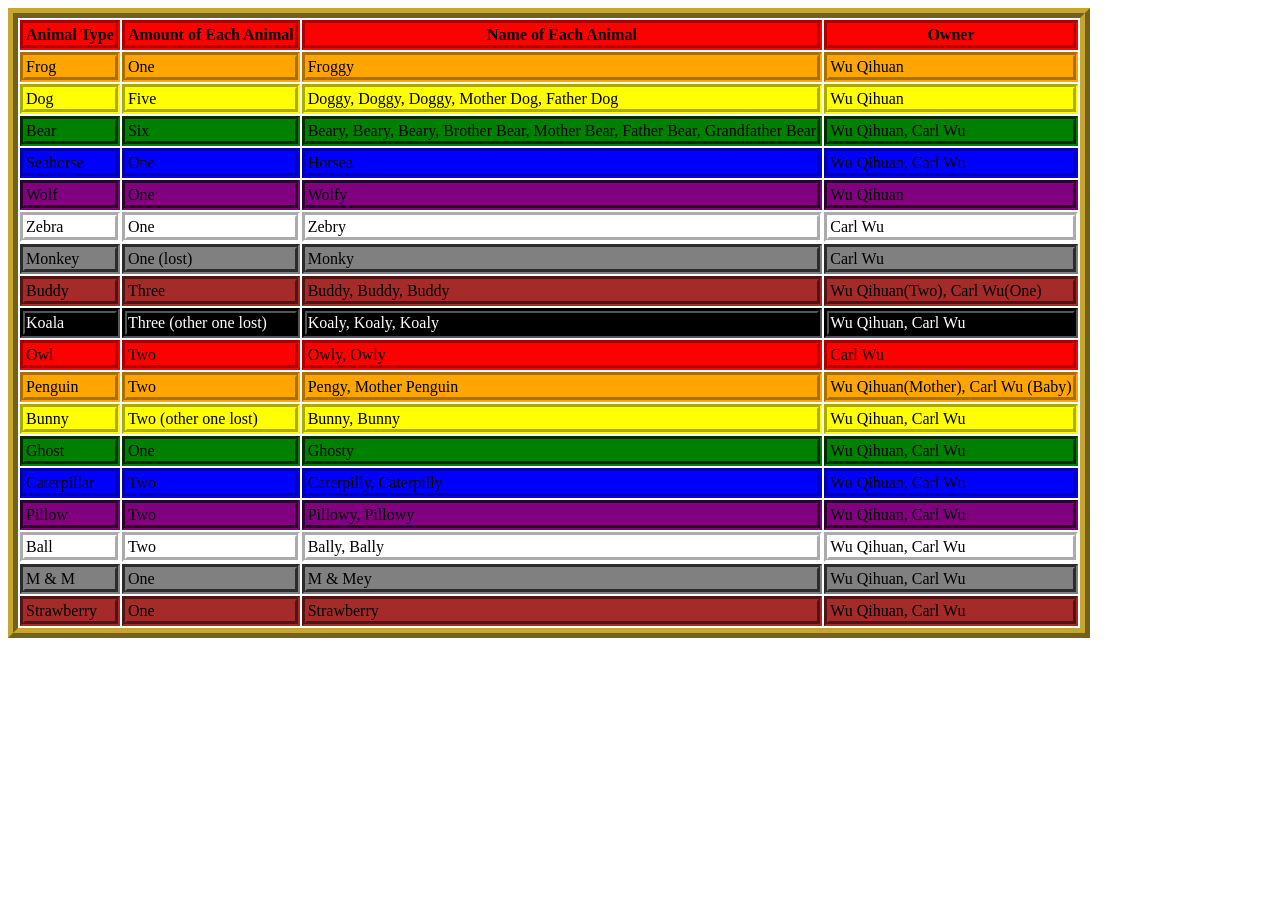
==== index.html @ 0fdfa29c "Update and rename README.md to index.html" ====
<!DOCTYPE html>
<html>
    <head>
        <meta charset = "uft-8">
        <title> Table of Stuffed Animal Pets</title>
        <style>
            table {
                border: 10px ridge rgb(199, 166, 48);
            }
            .heading {
                background: red;
                border: 5px groove red;
            }
            .frog {
                background: orange;
                border: 5px groove orange;
            }
            .dog {
                background: yellow;
                border: 5px groove yellow;
            }
            .bear {
                background: green;
                border: 5px groove green;
            }
            .seahorse {
                background: blue;
                border: 5px groove blue;
            }
            .wolf {
                background: purple;
                border: 5px groove purple;
            }
            .zebra {
                background: white;
                border: 5px groove white;
            }
            .monkey {
                background: gray;
                border: 5px groove gray;
            }
            .buddy {
                background: brown;
                border: 5px groove brown;
            }
            .koala {
                color: white;
                background: black;
                border: 5px groove black;
            }
            .owl {
                background: red;
                border: 5px groove red;
            }
            .penguin {
                background: orange;
                border: 5px groove orange;
            }
            .bunny {
                background: yellow;
                border: 5px groove yellow;
            }
            .ghost {
                background: green;
                border: 5px groove green;
            }
            .caterpillar {
                background: blue;
                border: 5px groove blue;
            }
            .pillow {
                background: purple;
                border: 5px groove purple;
            }
            .ball {
                background: white;
                border: 5px groove white;
            }
            .m-and-m {
                background: gray;
                border: 5px groove gray;
            }
            .strawberry {
                background: brown;
                border: 5px groove brown;
            }
        </style>
    </head>
    <body>
        <table>
            <thead>
                <th class= "heading"> Animal Type
                <th class= "heading"> Amount of Each Animal
                <th class= "heading"> Name of Each Animal
                <th class= "heading"> Owner
            </thead>
            <tbody>
                <tr>
                    <td class= "frog"> Frog
                    <td class= "frog"> One
                    <td class= "frog"> Froggy
                    <td class= "frog"> Wu Qihuan
                </tr>
                <tr>
                    <td class= "dog"> Dog
                    <td class= "dog"> Five
                    <td class= "dog"> Doggy, Doggy, Doggy, Mother Dog, Father Dog
                    <td class= "dog"> Wu Qihuan
                </tr>
                <tr>
                    <td class= "bear"> Bear
                    <td class= "bear"> Six
                    <td class= "bear"> Beary, Beary, Beary, Brother Bear, Mother Bear, Father Bear, Grandfather Bear
                    <td class= "bear"> Wu Qihuan, Carl Wu
                </tr>
                <tr>
                    <td class= "seahorse"> Seahorse
                    <td class= "seahorse"> One
                    <td class= "seahorse"> Horsea
                    <td class= "seahorse"> Wu Qihuan, Carl Wu
                </tr>
                <tr>
                    <td class= "wolf"> Wolf
                    <td class= "wolf"> One
                    <td class= "wolf"> Wolfy
                    <td class= "wolf"> Wu Qihuan
                </tr>
                <tr>
                    <td class= "zebra"> Zebra
                    <td class= "zebra"> One
                    <td class= "zebra"> Zebry
                    <td class= "zebra"> Carl Wu
                </tr>
                <tr>
                    <td class= "monkey"> Monkey
                    <td class= "monkey"> One (lost)
                    <td class= "monkey"> Monky
                    <td class= "monkey"> Carl Wu
                </tr>
                <tr>
                    <td class= "buddy"> Buddy
                    <td class= "buddy"> Three
                    <td class= "buddy"> Buddy, Buddy, Buddy
                    <td class= "buddy"> Wu Qihuan(Two), Carl Wu(One)
                </tr>
                <tr>
                    <td class= "koala"> Koala
                    <td class= "koala"> Three (other one lost)
                    <td class= "koala"> Koaly, Koaly, Koaly
                    <td class= "koala"> Wu Qihuan, Carl Wu
                </tr>
                <tr>
                    <td class= "owl"> Owl
                    <td class= "owl"> Two
                    <td class= "owl"> Owly, Owly
                    <td class= "owl"> Carl Wu
                </tr>
                <tr>
                    <td class= "penguin"> Penguin
                    <td class= "penguin"> Two
                    <td class= "penguin"> Pengy, Mother Penguin
                    <td class= "penguin"> Wu Qihuan(Mother), Carl Wu (Baby)
                </tr>
                <tr>
                    <td class= "bunny"> Bunny
                    <td class= "bunny"> Two (other one lost)
                    <td class= "bunny"> Bunny, Bunny
                    <td class= "bunny"> Wu Qihuan, Carl Wu
                </tr>
                <tr>
                    <td class= "ghost"> Ghost
                    <td class= "ghost"> One
                    <td class= "ghost"> Ghosty
                    <td class= "ghost"> Wu Qihuan, Carl Wu
                </tr>
                <tr>
                    <td class= "caterpillar"> Caterpillar
                    <td class= "caterpillar"> Two
                    <td class= "caterpillar"> Caterpilly, Caterpilly
                    <td class= "caterpillar"> Wu Qihuan, Carl Wu
                </tr>
                <tr>
                    <td class= "pillow"> Pillow
                    <td class= "pillow"> Two
                    <td class= "pillow"> Pillowy, Pillowy
                    <td class= "pillow"> Wu Qihuan, Carl Wu
                </tr>
                <tr>
                    <td class= "ball"> Ball
                    <td class= "ball"> Two
                    <td class= "ball"> Bally, Bally
                    <td class= "ball"> Wu Qihuan, Carl Wu
                </tr>
                <tr>
                    <td class= "m-and-m"> M & M
                    <td class= "m-and-m"> One
                    <td class= "m-and-m"> M & Mey
                    <td class= "m-and-m"> Wu Qihuan, Carl Wu
                </tr>
                <tr>
                    <td class= "strawberry"> Strawberry
                    <td class= "strawberry"> One
                    <td class= "strawberry"> Strawberry
                    <td class= "strawberry"> Wu Qihuan, Carl Wu
                </tr>
            </tbody>
        </table>
    </body>
</html>
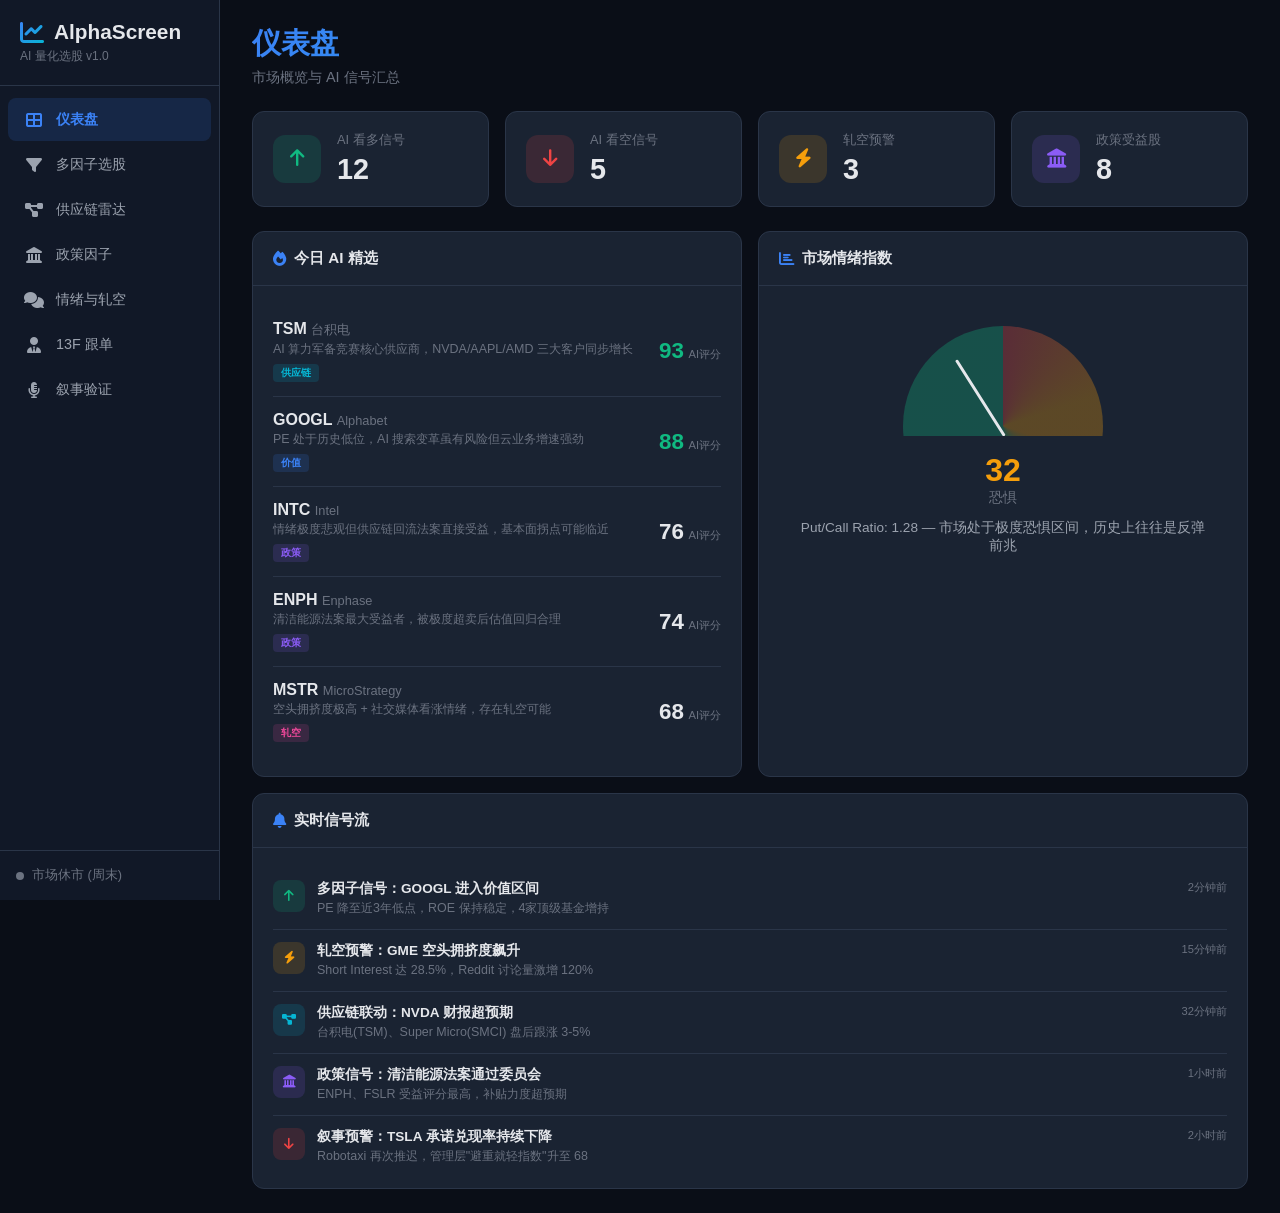
==== commit fba5af75: "feat: build AlphaScreen AI stock screening tool MVP Complete single-page application with 6 modules:" ====
--- a/index.html
+++ b/index.html
@@ -1,209 +1,467 @@
 <!DOCTYPE html>
-<html>
-    <head>
-        <meta charset = "uft-8">
-        <title> Table of Stuffed Animal Pets</title>
-        <style>
-            table {
-                border: 10px ridge rgb(199, 166, 48);
-            }
-            .heading {
-                background: red;
-                border: 5px groove red;
-            }
-            .frog {
-                background: orange;
-                border: 5px groove orange;
-            }
-            .dog {
-                background: yellow;
-                border: 5px groove yellow;
-            }
-            .bear {
-                background: green;
-                border: 5px groove green;
-            }
-            .seahorse {
-                background: blue;
-                border: 5px groove blue;
-            }
-            .wolf {
-                background: purple;
-                border: 5px groove purple;
-            }
-            .zebra {
-                background: white;
-                border: 5px groove white;
-            }
-            .monkey {
-                background: gray;
-                border: 5px groove gray;
-            }
-            .buddy {
-                background: brown;
-                border: 5px groove brown;
-            }
-            .koala {
-                color: white;
-                background: black;
-                border: 5px groove black;
-            }
-            .owl {
-                background: red;
-                border: 5px groove red;
-            }
-            .penguin {
-                background: orange;
-                border: 5px groove orange;
-            }
-            .bunny {
-                background: yellow;
-                border: 5px groove yellow;
-            }
-            .ghost {
-                background: green;
-                border: 5px groove green;
-            }
-            .caterpillar {
-                background: blue;
-                border: 5px groove blue;
-            }
-            .pillow {
-                background: purple;
-                border: 5px groove purple;
-            }
-            .ball {
-                background: white;
-                border: 5px groove white;
-            }
-            .m-and-m {
-                background: gray;
-                border: 5px groove gray;
-            }
-            .strawberry {
-                background: brown;
-                border: 5px groove brown;
-            }
-        </style>
-    </head>
-    <body>
-        <table>
-            <thead>
-                <th class= "heading"> Animal Type
-                <th class= "heading"> Amount of Each Animal
-                <th class= "heading"> Name of Each Animal
-                <th class= "heading"> Owner
-            </thead>
-            <tbody>
-                <tr>
-                    <td class= "frog"> Frog
-                    <td class= "frog"> One
-                    <td class= "frog"> Froggy
-                    <td class= "frog"> Wu Qihuan
-                </tr>
-                <tr>
-                    <td class= "dog"> Dog
-                    <td class= "dog"> Five
-                    <td class= "dog"> Doggy, Doggy, Doggy, Mother Dog, Father Dog
-                    <td class= "dog"> Wu Qihuan
-                </tr>
-                <tr>
-                    <td class= "bear"> Bear
-                    <td class= "bear"> Six
-                    <td class= "bear"> Beary, Beary, Beary, Brother Bear, Mother Bear, Father Bear, Grandfather Bear
-                    <td class= "bear"> Wu Qihuan, Carl Wu
-                </tr>
-                <tr>
-                    <td class= "seahorse"> Seahorse
-                    <td class= "seahorse"> One
-                    <td class= "seahorse"> Horsea
-                    <td class= "seahorse"> Wu Qihuan, Carl Wu
-                </tr>
-                <tr>
-                    <td class= "wolf"> Wolf
-                    <td class= "wolf"> One
-                    <td class= "wolf"> Wolfy
-                    <td class= "wolf"> Wu Qihuan
-                </tr>
-                <tr>
-                    <td class= "zebra"> Zebra
-                    <td class= "zebra"> One
-                    <td class= "zebra"> Zebry
-                    <td class= "zebra"> Carl Wu
-                </tr>
-                <tr>
-                    <td class= "monkey"> Monkey
-                    <td class= "monkey"> One (lost)
-                    <td class= "monkey"> Monky
-                    <td class= "monkey"> Carl Wu
-                </tr>
-                <tr>
-                    <td class= "buddy"> Buddy
-                    <td class= "buddy"> Three
-                    <td class= "buddy"> Buddy, Buddy, Buddy
-                    <td class= "buddy"> Wu Qihuan(Two), Carl Wu(One)
-                </tr>
-                <tr>
-                    <td class= "koala"> Koala
-                    <td class= "koala"> Three (other one lost)
-                    <td class= "koala"> Koaly, Koaly, Koaly
-                    <td class= "koala"> Wu Qihuan, Carl Wu
-                </tr>
-                <tr>
-                    <td class= "owl"> Owl
-                    <td class= "owl"> Two
-                    <td class= "owl"> Owly, Owly
-                    <td class= "owl"> Carl Wu
-                </tr>
-                <tr>
-                    <td class= "penguin"> Penguin
-                    <td class= "penguin"> Two
-                    <td class= "penguin"> Pengy, Mother Penguin
-                    <td class= "penguin"> Wu Qihuan(Mother), Carl Wu (Baby)
-                </tr>
-                <tr>
-                    <td class= "bunny"> Bunny
-                    <td class= "bunny"> Two (other one lost)
-                    <td class= "bunny"> Bunny, Bunny
-                    <td class= "bunny"> Wu Qihuan, Carl Wu
-                </tr>
-                <tr>
-                    <td class= "ghost"> Ghost
-                    <td class= "ghost"> One
-                    <td class= "ghost"> Ghosty
-                    <td class= "ghost"> Wu Qihuan, Carl Wu
-                </tr>
-                <tr>
-                    <td class= "caterpillar"> Caterpillar
-                    <td class= "caterpillar"> Two
-                    <td class= "caterpillar"> Caterpilly, Caterpilly
-                    <td class= "caterpillar"> Wu Qihuan, Carl Wu
-                </tr>
-                <tr>
-                    <td class= "pillow"> Pillow
-                    <td class= "pillow"> Two
-                    <td class= "pillow"> Pillowy, Pillowy
-                    <td class= "pillow"> Wu Qihuan, Carl Wu
-                </tr>
-                <tr>
-                    <td class= "ball"> Ball
-                    <td class= "ball"> Two
-                    <td class= "ball"> Bally, Bally
-                    <td class= "ball"> Wu Qihuan, Carl Wu
-                </tr>
-                <tr>
-                    <td class= "m-and-m"> M & M
-                    <td class= "m-and-m"> One
-                    <td class= "m-and-m"> M & Mey
-                    <td class= "m-and-m"> Wu Qihuan, Carl Wu
-                </tr>
-                <tr>
-                    <td class= "strawberry"> Strawberry
-                    <td class= "strawberry"> One
-                    <td class= "strawberry"> Strawberry
-                    <td class= "strawberry"> Wu Qihuan, Carl Wu
-                </tr>
-            </tbody>
-        </table>
-    </body>
+<html lang="zh-CN">
+<head>
+    <meta charset="UTF-8">
+    <meta name="viewport" content="width=device-width, initial-scale=1.0">
+    <title>AlphaScreen - AI 美股量化选股工具</title>
+    <link rel="stylesheet" href="css/style.css">
+    <link rel="stylesheet" href="https://cdnjs.cloudflare.com/ajax/libs/font-awesome/6.5.1/css/all.min.css">
+</head>
+<body>
+    <nav class="sidebar" id="sidebar">
+        <div class="sidebar-header">
+            <div class="logo">
+                <i class="fas fa-chart-line"></i>
+                <span>AlphaScreen</span>
+            </div>
+            <small class="version">AI 量化选股 v1.0</small>
+        </div>
+        <ul class="nav-menu">
+            <li class="nav-item active" data-module="dashboard">
+                <i class="fas fa-th-large"></i><span>仪表盘</span>
+            </li>
+            <li class="nav-item" data-module="screener">
+                <i class="fas fa-filter"></i><span>多因子选股</span>
+            </li>
+            <li class="nav-item" data-module="supplychain">
+                <i class="fas fa-project-diagram"></i><span>供应链雷达</span>
+            </li>
+            <li class="nav-item" data-module="policy">
+                <i class="fas fa-landmark"></i><span>政策因子</span>
+            </li>
+            <li class="nav-item" data-module="sentiment">
+                <i class="fas fa-comments"></i><span>情绪与轧空</span>
+            </li>
+            <li class="nav-item" data-module="hedgefund">
+                <i class="fas fa-user-tie"></i><span>13F 跟单</span>
+            </li>
+            <li class="nav-item" data-module="narrative">
+                <i class="fas fa-microphone-alt"></i><span>叙事验证</span>
+            </li>
+        </ul>
+        <div class="sidebar-footer">
+            <div class="market-status">
+                <span class="status-dot"></span>
+                <span id="marketStatus">市场状态检测中...</span>
+            </div>
+        </div>
+    </nav>
+
+    <main class="main-content" id="mainContent">
+        <!-- Dashboard Module -->
+        <section class="module active" id="mod-dashboard">
+            <div class="module-header">
+                <h1>仪表盘</h1>
+                <p class="subtitle">市场概览与 AI 信号汇总</p>
+            </div>
+            <div class="stats-grid">
+                <div class="stat-card">
+                    <div class="stat-icon bullish"><i class="fas fa-arrow-up"></i></div>
+                    <div class="stat-info">
+                        <span class="stat-label">AI 看多信号</span>
+                        <span class="stat-value" id="bullishCount">--</span>
+                    </div>
+                </div>
+                <div class="stat-card">
+                    <div class="stat-icon bearish"><i class="fas fa-arrow-down"></i></div>
+                    <div class="stat-info">
+                        <span class="stat-label">AI 看空信号</span>
+                        <span class="stat-value" id="bearishCount">--</span>
+                    </div>
+                </div>
+                <div class="stat-card">
+                    <div class="stat-icon neutral"><i class="fas fa-bolt"></i></div>
+                    <div class="stat-info">
+                        <span class="stat-label">轧空预警</span>
+                        <span class="stat-value" id="squeezeCount">--</span>
+                    </div>
+                </div>
+                <div class="stat-card">
+                    <div class="stat-icon policy"><i class="fas fa-landmark"></i></div>
+                    <div class="stat-info">
+                        <span class="stat-label">政策受益股</span>
+                        <span class="stat-value" id="policyCount">--</span>
+                    </div>
+                </div>
+            </div>
+
+            <div class="dashboard-grid">
+                <div class="card">
+                    <div class="card-header">
+                        <h3><i class="fas fa-fire"></i> 今日 AI 精选</h3>
+                    </div>
+                    <div class="card-body" id="aiPicks"></div>
+                </div>
+                <div class="card">
+                    <div class="card-header">
+                        <h3><i class="fas fa-chart-bar"></i> 市场情绪指数</h3>
+                    </div>
+                    <div class="card-body">
+                        <div class="sentiment-gauge" id="sentimentGauge"></div>
+                    </div>
+                </div>
+                <div class="card full-width">
+                    <div class="card-header">
+                        <h3><i class="fas fa-bell"></i> 实时信号流</h3>
+                    </div>
+                    <div class="card-body">
+                        <div class="signal-feed" id="signalFeed"></div>
+                    </div>
+                </div>
+            </div>
+        </section>
+
+        <!-- Multi-Factor Screener -->
+        <section class="module" id="mod-screener">
+            <div class="module-header">
+                <h1>多因子选股器</h1>
+                <p class="subtitle">基于价值、成长、动量、质量多维度因子筛选</p>
+            </div>
+            <div class="screener-controls">
+                <div class="strategy-presets">
+                    <h3>快速策略模板</h3>
+                    <div class="preset-buttons">
+                        <button class="preset-btn active" data-strategy="value">
+                            <i class="fas fa-gem"></i> 巴菲特价值
+                        </button>
+                        <button class="preset-btn" data-strategy="growth">
+                            <i class="fas fa-rocket"></i> 高成长
+                        </button>
+                        <button class="preset-btn" data-strategy="dividend">
+                            <i class="fas fa-coins"></i> 分红贵族
+                        </button>
+                        <button class="preset-btn" data-strategy="momentum">
+                            <i class="fas fa-bolt"></i> 动量突破
+                        </button>
+                        <button class="preset-btn" data-strategy="contrarian">
+                            <i class="fas fa-undo"></i> 逆向投资
+                        </button>
+                    </div>
+                </div>
+                <div class="filters-panel">
+                    <h3>自定义因子 <button class="btn-sm" id="toggleFilters"><i class="fas fa-sliders-h"></i> 展开</button></h3>
+                    <div class="filters-grid" id="filtersGrid">
+                        <div class="filter-group">
+                            <label>市值 (亿美元)</label>
+                            <div class="range-inputs">
+                                <input type="number" id="mcapMin" placeholder="最小" value="10">
+                                <span>—</span>
+                                <input type="number" id="mcapMax" placeholder="最大" value="5000">
+                            </div>
+                        </div>
+                        <div class="filter-group">
+                            <label>PE 市盈率</label>
+                            <div class="range-inputs">
+                                <input type="number" id="peMin" placeholder="最小" value="0">
+                                <span>—</span>
+                                <input type="number" id="peMax" placeholder="最大" value="25">
+                            </div>
+                        </div>
+                        <div class="filter-group">
+                            <label>PB 市净率</label>
+                            <div class="range-inputs">
+                                <input type="number" id="pbMin" placeholder="最小" value="0">
+                                <span>—</span>
+                                <input type="number" id="pbMax" placeholder="最大" value="5">
+                            </div>
+                        </div>
+                        <div class="filter-group">
+                            <label>ROE (%)</label>
+                            <div class="range-inputs">
+                                <input type="number" id="roeMin" placeholder="最小" value="15">
+                                <span>—</span>
+                                <input type="number" id="roeMax" placeholder="最大" value="100">
+                            </div>
+                        </div>
+                        <div class="filter-group">
+                            <label>营收增长率 (%)</label>
+                            <div class="range-inputs">
+                                <input type="number" id="revGrowthMin" placeholder="最小" value="0">
+                                <span>—</span>
+                                <input type="number" id="revGrowthMax" placeholder="最大" value="200">
+                            </div>
+                        </div>
+                        <div class="filter-group">
+                            <label>股息率 (%)</label>
+                            <div class="range-inputs">
+                                <input type="number" id="divYieldMin" placeholder="最小" value="0">
+                                <span>—</span>
+                                <input type="number" id="divYieldMax" placeholder="最大" value="15">
+                            </div>
+                        </div>
+                        <div class="filter-group">
+                            <label>负债率 (%)</label>
+                            <div class="range-inputs">
+                                <input type="number" id="debtMin" placeholder="最小" value="0">
+                                <span>—</span>
+                                <input type="number" id="debtMax" placeholder="最大" value="60">
+                            </div>
+                        </div>
+                        <div class="filter-group">
+                            <label>52周涨幅 (%)</label>
+                            <div class="range-inputs">
+                                <input type="number" id="perf52Min" placeholder="最小" value="-50">
+                                <span>—</span>
+                                <input type="number" id="perf52Max" placeholder="最大" value="200">
+                            </div>
+                        </div>
+                    </div>
+                </div>
+                <div class="nlp-search">
+                    <div class="search-box">
+                        <i class="fas fa-magic"></i>
+                        <input type="text" id="nlpQuery" placeholder="用自然语言描述你的选股条件，例如：市值大于100亿、连续5年分红增长的低估值医疗股">
+                        <button class="btn-primary" id="nlpSearch">AI 解析</button>
+                    </div>
+                </div>
+                <button class="btn-primary btn-run" id="runScreener">
+                    <i class="fas fa-play"></i> 运行筛选
+                </button>
+            </div>
+            <div class="results-section">
+                <div class="results-header">
+                    <h3>筛选结果 <span class="result-count" id="resultCount"></span></h3>
+                    <div class="results-actions">
+                        <button class="btn-sm" id="exportResults"><i class="fas fa-download"></i> 导出</button>
+                        <select id="sortBy">
+                            <option value="score">综合评分</option>
+                            <option value="pe">PE 市盈率</option>
+                            <option value="roe">ROE</option>
+                            <option value="marketCap">市值</option>
+                            <option value="divYield">股息率</option>
+                        </select>
+                    </div>
+                </div>
+                <div class="results-table-wrap">
+                    <table class="results-table" id="screenerResults">
+                        <thead>
+                            <tr>
+                                <th>排名</th>
+                                <th>股票</th>
+                                <th>行业</th>
+                                <th>市值(亿)</th>
+                                <th>PE</th>
+                                <th>PB</th>
+                                <th>ROE%</th>
+                                <th>营收增长%</th>
+                                <th>股息率%</th>
+                                <th>负债率%</th>
+                                <th>52周%</th>
+                                <th>AI评分</th>
+                            </tr>
+                        </thead>
+                        <tbody></tbody>
+                    </table>
+                </div>
+            </div>
+        </section>
+
+        <!-- Supply Chain Radar -->
+        <section class="module" id="mod-supplychain">
+            <div class="module-header">
+                <h1>供应链联动雷达</h1>
+                <p class="subtitle">追踪巨头财报 &rarr; 毫秒级锁定受益供应商</p>
+            </div>
+            <div class="chain-controls">
+                <div class="chain-search">
+                    <label>选择核心公司</label>
+                    <select id="chainCompany">
+                        <option value="NVDA">NVIDIA (NVDA)</option>
+                        <option value="AAPL">Apple (AAPL)</option>
+                        <option value="TSLA">Tesla (TSLA)</option>
+                        <option value="MSFT">Microsoft (MSFT)</option>
+                        <option value="AMZN">Amazon (AMZN)</option>
+                        <option value="META">Meta (META)</option>
+                        <option value="GOOGL">Alphabet (GOOGL)</option>
+                    </select>
+                    <button class="btn-primary" id="runChainAnalysis">
+                        <i class="fas fa-search"></i> 分析供应链
+                    </button>
+                </div>
+            </div>
+            <div class="chain-layout">
+                <div class="chain-graph-container">
+                    <div class="card">
+                        <div class="card-header"><h3><i class="fas fa-project-diagram"></i> 供应链图谱</h3></div>
+                        <div class="card-body">
+                            <div class="chain-graph" id="chainGraph"></div>
+                        </div>
+                    </div>
+                </div>
+                <div class="chain-details">
+                    <div class="card">
+                        <div class="card-header"><h3><i class="fas fa-chart-line"></i> 联动分析</h3></div>
+                        <div class="card-body" id="chainDetails"></div>
+                    </div>
+                    <div class="card">
+                        <div class="card-header"><h3><i class="fas fa-lightbulb"></i> AI 交易建议</h3></div>
+                        <div class="card-body" id="chainRecommendations"></div>
+                    </div>
+                </div>
+            </div>
+        </section>
+
+        <!-- Policy Exposure -->
+        <section class="module" id="mod-policy">
+            <div class="module-header">
+                <h1>政策因子选股器</h1>
+                <p class="subtitle">政策红利追踪 | 国会议员持仓监控 | 法案受益度评分</p>
+            </div>
+            <div class="policy-tabs">
+                <button class="tab-btn active" data-tab="bills">法案受益度</button>
+                <button class="tab-btn" data-tab="congress">议员持仓</button>
+            </div>
+            <div class="tab-content active" id="tab-bills">
+                <div class="bills-list">
+                    <div class="card">
+                        <div class="card-header">
+                            <h3><i class="fas fa-scroll"></i> 2026 热门法案追踪</h3>
+                        </div>
+                        <div class="card-body" id="billsList"></div>
+                    </div>
+                </div>
+                <div class="policy-results">
+                    <div class="card">
+                        <div class="card-header">
+                            <h3><i class="fas fa-star"></i> 受益股排行</h3>
+                        </div>
+                        <div class="card-body" id="policyStocks"></div>
+                    </div>
+                </div>
+            </div>
+            <div class="tab-content" id="tab-congress">
+                <div class="card full-width">
+                    <div class="card-header">
+                        <h3><i class="fas fa-user-shield"></i> 国会议员近期交易</h3>
+                    </div>
+                    <div class="card-body" id="congressTrades"></div>
+                </div>
+            </div>
+        </section>
+
+        <!-- Sentiment & Short Squeeze -->
+        <section class="module" id="mod-sentiment">
+            <div class="module-header">
+                <h1>情绪与轧空扫描器</h1>
+                <p class="subtitle">社交媒体深度共鸣分析 | 空头拥挤度预警 | 反向指标</p>
+            </div>
+            <div class="sentiment-layout">
+                <div class="card">
+                    <div class="card-header">
+                        <h3><i class="fas fa-fire-alt"></i> 轧空预警排行</h3>
+                        <span class="badge badge-warning">实时</span>
+                    </div>
+                    <div class="card-body" id="squeezeList"></div>
+                </div>
+                <div class="card">
+                    <div class="card-header">
+                        <h3><i class="fas fa-brain"></i> 情绪-基本面背离</h3>
+                    </div>
+                    <div class="card-body" id="divergenceList"></div>
+                </div>
+                <div class="card full-width">
+                    <div class="card-header">
+                        <h3><i class="fas fa-comments"></i> 社交媒体热度分析</h3>
+                        <div class="source-filters">
+                            <button class="source-btn active" data-source="all">全部</button>
+                            <button class="source-btn" data-source="reddit">Reddit</button>
+                            <button class="source-btn" data-source="twitter">X/Twitter</button>
+                            <button class="source-btn" data-source="stocktwits">StockTwits</button>
+                        </div>
+                    </div>
+                    <div class="card-body" id="socialHeat"></div>
+                </div>
+            </div>
+        </section>
+
+        <!-- 13F Hedge Fund Tracking -->
+        <section class="module" id="mod-hedgefund">
+            <div class="module-header">
+                <h1>13F 对冲基金跟单</h1>
+                <p class="subtitle">追踪顶级基金新进股 | 持仓推演 | 影子操盘手监控</p>
+            </div>
+            <div class="hf-controls">
+                <select id="hfSelect">
+                    <option value="all">全部顶级基金</option>
+                    <option value="berkshire">Berkshire Hathaway</option>
+                    <option value="bridgewater">Bridgewater Associates</option>
+                    <option value="renaissance">Renaissance Technologies</option>
+                    <option value="citadel">Citadel Advisors</option>
+                    <option value="pershing">Pershing Square</option>
+                    <option value="appaloosa">Appaloosa Management</option>
+                    <option value="tiger">Tiger Global</option>
+                </select>
+                <button class="btn-primary" id="runHfAnalysis">
+                    <i class="fas fa-search"></i> 分析持仓
+                </button>
+            </div>
+            <div class="hf-layout">
+                <div class="card">
+                    <div class="card-header">
+                        <h3><i class="fas fa-plus-circle"></i> 最新增持 / 新进股</h3>
+                    </div>
+                    <div class="card-body" id="hfNewPositions"></div>
+                </div>
+                <div class="card">
+                    <div class="card-header">
+                        <h3><i class="fas fa-users"></i> 多基金共识持仓</h3>
+                    </div>
+                    <div class="card-body" id="hfConsensus"></div>
+                </div>
+                <div class="card full-width">
+                    <div class="card-header">
+                        <h3><i class="fas fa-ghost"></i> 影子操盘手 — 精品基金异动</h3>
+                    </div>
+                    <div class="card-body" id="hfShadow"></div>
+                </div>
+            </div>
+        </section>
+
+        <!-- Narrative Auditor -->
+        <section class="module" id="mod-narrative">
+            <div class="module-header">
+                <h1>叙事验证器</h1>
+                <p class="subtitle">AI 业绩对齐分析 | 管理层承诺追溯 | 避重就轻检测</p>
+            </div>
+            <div class="narrative-search">
+                <select id="narrativeCompany">
+                    <option value="NVDA">NVIDIA (NVDA)</option>
+                    <option value="TSLA">Tesla (TSLA)</option>
+                    <option value="AAPL">Apple (AAPL)</option>
+                    <option value="META">Meta (META)</option>
+                    <option value="MSFT">Microsoft (MSFT)</option>
+                    <option value="AMZN">Amazon (AMZN)</option>
+                    <option value="GOOGL">Alphabet (GOOGL)</option>
+                    <option value="AMD">AMD (AMD)</option>
+                </select>
+                <button class="btn-primary" id="runNarrative">
+                    <i class="fas fa-microscope"></i> 分析财报叙事
+                </button>
+            </div>
+            <div class="narrative-layout">
+                <div class="card">
+                    <div class="card-header">
+                        <h3><i class="fas fa-balance-scale"></i> 承诺 vs 兑现</h3>
+                    </div>
+                    <div class="card-body" id="promiseTracker"></div>
+                </div>
+                <div class="card">
+                    <div class="card-header">
+                        <h3><i class="fas fa-exclamation-triangle"></i> 避重就轻指数</h3>
+                    </div>
+                    <div class="card-body" id="deflectionScore"></div>
+                </div>
+                <div class="card full-width">
+                    <div class="card-header">
+                        <h3><i class="fas fa-align-left"></i> 管理层 vs 分析师 语义对齐</h3>
+                    </div>
+                    <div class="card-body" id="alignmentAnalysis"></div>
+                </div>
+            </div>
+        </section>
+    </main>
+
+    <script src="js/data.js"></script>
+    <script src="js/app.js"></script>
+</body>
 </html>
--- a/css/style.css
+++ b/css/style.css
@@ -0,0 +1,1355 @@
+/* === AlphaScreen - AI Stock Screener === */
+:root {
+    --bg-primary: #0a0e17;
+    --bg-secondary: #111827;
+    --bg-card: #1a2332;
+    --bg-card-hover: #1f2b3d;
+    --border: #2a3548;
+    --text-primary: #e5e7eb;
+    --text-secondary: #9ca3af;
+    --text-muted: #6b7280;
+    --accent-blue: #3b82f6;
+    --accent-cyan: #06b6d4;
+    --accent-green: #10b981;
+    --accent-red: #ef4444;
+    --accent-orange: #f59e0b;
+    --accent-purple: #8b5cf6;
+    --accent-pink: #ec4899;
+    --gradient-blue: linear-gradient(135deg, #3b82f6, #06b6d4);
+    --gradient-green: linear-gradient(135deg, #10b981, #34d399);
+    --gradient-red: linear-gradient(135deg, #ef4444, #f97316);
+    --gradient-purple: linear-gradient(135deg, #8b5cf6, #a78bfa);
+    --sidebar-width: 220px;
+    --radius: 12px;
+    --radius-sm: 8px;
+    --shadow: 0 4px 24px rgba(0,0,0,0.3);
+}
+
+* { margin: 0; padding: 0; box-sizing: border-box; }
+
+body {
+    font-family: -apple-system, BlinkMacSystemFont, 'Segoe UI', 'PingFang SC', 'Microsoft YaHei', sans-serif;
+    background: var(--bg-primary);
+    color: var(--text-primary);
+    display: flex;
+    min-height: 100vh;
+    overflow-x: hidden;
+}
+
+/* Scrollbar */
+::-webkit-scrollbar { width: 6px; }
+::-webkit-scrollbar-track { background: var(--bg-secondary); }
+::-webkit-scrollbar-thumb { background: var(--border); border-radius: 3px; }
+::-webkit-scrollbar-thumb:hover { background: var(--accent-blue); }
+
+/* === Sidebar === */
+.sidebar {
+    width: var(--sidebar-width);
+    background: var(--bg-secondary);
+    border-right: 1px solid var(--border);
+    display: flex;
+    flex-direction: column;
+    position: fixed;
+    height: 100vh;
+    z-index: 100;
+    transition: transform 0.3s;
+}
+
+.sidebar-header {
+    padding: 20px;
+    border-bottom: 1px solid var(--border);
+}
+
+.logo {
+    display: flex;
+    align-items: center;
+    gap: 10px;
+    font-size: 1.3rem;
+    font-weight: 700;
+}
+
+.logo i {
+    background: var(--gradient-blue);
+    -webkit-background-clip: text;
+    -webkit-text-fill-color: transparent;
+    font-size: 1.5rem;
+}
+
+.version {
+    color: var(--text-muted);
+    font-size: 0.75rem;
+    margin-top: 4px;
+    display: block;
+}
+
+.nav-menu {
+    list-style: none;
+    padding: 12px 8px;
+    flex: 1;
+    overflow-y: auto;
+}
+
+.nav-item {
+    display: flex;
+    align-items: center;
+    gap: 12px;
+    padding: 12px 16px;
+    border-radius: var(--radius-sm);
+    cursor: pointer;
+    color: var(--text-secondary);
+    transition: all 0.2s;
+    margin-bottom: 2px;
+    font-size: 0.9rem;
+}
+
+.nav-item:hover {
+    background: var(--bg-card);
+    color: var(--text-primary);
+}
+
+.nav-item.active {
+    background: rgba(59, 130, 246, 0.15);
+    color: var(--accent-blue);
+    font-weight: 600;
+}
+
+.nav-item i { width: 20px; text-align: center; font-size: 1rem; }
+
+.sidebar-footer {
+    padding: 16px;
+    border-top: 1px solid var(--border);
+}
+
+.market-status {
+    display: flex;
+    align-items: center;
+    gap: 8px;
+    font-size: 0.8rem;
+    color: var(--text-muted);
+}
+
+.status-dot {
+    width: 8px;
+    height: 8px;
+    border-radius: 50%;
+    background: var(--accent-green);
+    animation: pulse 2s infinite;
+}
+
+@keyframes pulse {
+    0%, 100% { opacity: 1; }
+    50% { opacity: 0.4; }
+}
+
+/* === Main Content === */
+.main-content {
+    margin-left: var(--sidebar-width);
+    flex: 1;
+    padding: 24px 32px;
+    min-height: 100vh;
+}
+
+/* === Modules === */
+.module { display: none; }
+.module.active { display: block; animation: fadeIn 0.3s ease; }
+
+@keyframes fadeIn {
+    from { opacity: 0; transform: translateY(8px); }
+    to { opacity: 1; transform: translateY(0); }
+}
+
+.module-header {
+    margin-bottom: 24px;
+}
+
+.module-header h1 {
+    font-size: 1.8rem;
+    font-weight: 700;
+    background: var(--gradient-blue);
+    -webkit-background-clip: text;
+    -webkit-text-fill-color: transparent;
+}
+
+.subtitle {
+    color: var(--text-muted);
+    margin-top: 4px;
+    font-size: 0.9rem;
+}
+
+/* === Cards === */
+.card {
+    background: var(--bg-card);
+    border: 1px solid var(--border);
+    border-radius: var(--radius);
+    overflow: hidden;
+    transition: border-color 0.2s;
+}
+
+.card:hover { border-color: rgba(59, 130, 246, 0.3); }
+
+.card-header {
+    padding: 16px 20px;
+    border-bottom: 1px solid var(--border);
+    display: flex;
+    align-items: center;
+    justify-content: space-between;
+}
+
+.card-header h3 {
+    font-size: 0.95rem;
+    font-weight: 600;
+    display: flex;
+    align-items: center;
+    gap: 8px;
+}
+
+.card-header h3 i { color: var(--accent-blue); }
+
+.card-body { padding: 20px; }
+
+.full-width { grid-column: 1 / -1; }
+
+/* === Stats Grid === */
+.stats-grid {
+    display: grid;
+    grid-template-columns: repeat(4, 1fr);
+    gap: 16px;
+    margin-bottom: 24px;
+}
+
+.stat-card {
+    background: var(--bg-card);
+    border: 1px solid var(--border);
+    border-radius: var(--radius);
+    padding: 20px;
+    display: flex;
+    align-items: center;
+    gap: 16px;
+    transition: transform 0.2s, border-color 0.2s;
+}
+
+.stat-card:hover {
+    transform: translateY(-2px);
+    border-color: rgba(59, 130, 246, 0.3);
+}
+
+.stat-icon {
+    width: 48px;
+    height: 48px;
+    border-radius: 12px;
+    display: flex;
+    align-items: center;
+    justify-content: center;
+    font-size: 1.2rem;
+}
+
+.stat-icon.bullish { background: rgba(16, 185, 129, 0.15); color: var(--accent-green); }
+.stat-icon.bearish { background: rgba(239, 68, 68, 0.15); color: var(--accent-red); }
+.stat-icon.neutral { background: rgba(245, 158, 11, 0.15); color: var(--accent-orange); }
+.stat-icon.policy { background: rgba(139, 92, 246, 0.15); color: var(--accent-purple); }
+
+.stat-label { font-size: 0.8rem; color: var(--text-muted); display: block; }
+.stat-value { font-size: 1.8rem; font-weight: 700; display: block; margin-top: 4px; }
+
+/* === Dashboard Grid === */
+.dashboard-grid {
+    display: grid;
+    grid-template-columns: 1fr 1fr;
+    gap: 16px;
+}
+
+/* === Buttons === */
+.btn-primary {
+    background: var(--gradient-blue);
+    color: white;
+    border: none;
+    padding: 10px 20px;
+    border-radius: var(--radius-sm);
+    cursor: pointer;
+    font-size: 0.9rem;
+    font-weight: 600;
+    display: inline-flex;
+    align-items: center;
+    gap: 8px;
+    transition: opacity 0.2s, transform 0.2s;
+}
+
+.btn-primary:hover { opacity: 0.9; transform: translateY(-1px); }
+
+.btn-sm {
+    background: var(--bg-card);
+    color: var(--text-secondary);
+    border: 1px solid var(--border);
+    padding: 6px 14px;
+    border-radius: 6px;
+    cursor: pointer;
+    font-size: 0.8rem;
+    display: inline-flex;
+    align-items: center;
+    gap: 6px;
+    transition: all 0.2s;
+}
+
+.btn-sm:hover { border-color: var(--accent-blue); color: var(--accent-blue); }
+
+.btn-run {
+    width: 100%;
+    justify-content: center;
+    padding: 14px;
+    font-size: 1rem;
+    margin-top: 16px;
+}
+
+/* === Preset Buttons === */
+.strategy-presets { margin-bottom: 20px; }
+.strategy-presets h3 { font-size: 0.9rem; color: var(--text-muted); margin-bottom: 12px; }
+
+.preset-buttons { display: flex; gap: 8px; flex-wrap: wrap; }
+
+.preset-btn {
+    background: var(--bg-card);
+    color: var(--text-secondary);
+    border: 1px solid var(--border);
+    padding: 10px 18px;
+    border-radius: var(--radius-sm);
+    cursor: pointer;
+    font-size: 0.85rem;
+    display: flex;
+    align-items: center;
+    gap: 8px;
+    transition: all 0.2s;
+}
+
+.preset-btn:hover {
+    border-color: var(--accent-blue);
+    color: var(--accent-blue);
+}
+
+.preset-btn.active {
+    background: rgba(59, 130, 246, 0.15);
+    border-color: var(--accent-blue);
+    color: var(--accent-blue);
+    font-weight: 600;
+}
+
+/* === Filters === */
+.filters-panel { margin-bottom: 20px; }
+.filters-panel h3 {
+    font-size: 0.9rem;
+    color: var(--text-muted);
+    margin-bottom: 12px;
+    display: flex;
+    align-items: center;
+    justify-content: space-between;
+}
+
+.filters-grid {
+    display: none;
+    grid-template-columns: repeat(4, 1fr);
+    gap: 12px;
+}
+
+.filters-grid.show { display: grid; }
+
+.filter-group label {
+    display: block;
+    font-size: 0.8rem;
+    color: var(--text-muted);
+    margin-bottom: 6px;
+}
+
+.range-inputs {
+    display: flex;
+    align-items: center;
+    gap: 8px;
+}
+
+.range-inputs input {
+    width: 100%;
+    background: var(--bg-secondary);
+    border: 1px solid var(--border);
+    color: var(--text-primary);
+    padding: 8px 10px;
+    border-radius: 6px;
+    font-size: 0.85rem;
+    transition: border-color 0.2s;
+}
+
+.range-inputs input:focus {
+    outline: none;
+    border-color: var(--accent-blue);
+}
+
+.range-inputs span { color: var(--text-muted); }
+
+/* === NLP Search === */
+.nlp-search { margin-bottom: 16px; }
+
+.search-box {
+    display: flex;
+    align-items: center;
+    background: var(--bg-secondary);
+    border: 1px solid var(--border);
+    border-radius: var(--radius-sm);
+    padding: 4px 4px 4px 16px;
+    transition: border-color 0.2s;
+}
+
+.search-box:focus-within { border-color: var(--accent-blue); }
+
+.search-box i { color: var(--accent-purple); margin-right: 12px; }
+
+.search-box input {
+    flex: 1;
+    background: none;
+    border: none;
+    color: var(--text-primary);
+    padding: 10px 0;
+    font-size: 0.9rem;
+}
+
+.search-box input:focus { outline: none; }
+
+.search-box input::placeholder { color: var(--text-muted); }
+
+.search-box .btn-primary {
+    padding: 10px 20px;
+    border-radius: 6px;
+    white-space: nowrap;
+}
+
+/* === Results Table === */
+.results-section { margin-top: 20px; }
+
+.results-header {
+    display: flex;
+    align-items: center;
+    justify-content: space-between;
+    margin-bottom: 12px;
+}
+
+.results-header h3 {
+    font-size: 1rem;
+    font-weight: 600;
+}
+
+.result-count {
+    color: var(--accent-blue);
+    font-size: 0.85rem;
+    margin-left: 8px;
+}
+
+.results-actions {
+    display: flex;
+    align-items: center;
+    gap: 10px;
+}
+
+.results-actions select {
+    background: var(--bg-card);
+    color: var(--text-secondary);
+    border: 1px solid var(--border);
+    padding: 6px 12px;
+    border-radius: 6px;
+    font-size: 0.8rem;
+    cursor: pointer;
+}
+
+.results-table-wrap {
+    overflow-x: auto;
+    border-radius: var(--radius);
+    border: 1px solid var(--border);
+}
+
+.results-table {
+    width: 100%;
+    border-collapse: collapse;
+}
+
+.results-table th {
+    background: var(--bg-secondary);
+    padding: 12px 14px;
+    text-align: left;
+    font-size: 0.8rem;
+    font-weight: 600;
+    color: var(--text-muted);
+    white-space: nowrap;
+    border-bottom: 1px solid var(--border);
+    position: sticky;
+    top: 0;
+}
+
+.results-table td {
+    padding: 12px 14px;
+    font-size: 0.85rem;
+    border-bottom: 1px solid var(--border);
+    white-space: nowrap;
+}
+
+.results-table tbody tr {
+    transition: background 0.15s;
+}
+
+.results-table tbody tr:hover {
+    background: var(--bg-card-hover);
+}
+
+.ticker-cell {
+    display: flex;
+    align-items: center;
+    gap: 10px;
+}
+
+.ticker-symbol {
+    font-weight: 700;
+    color: var(--accent-blue);
+}
+
+.ticker-name {
+    font-size: 0.78rem;
+    color: var(--text-muted);
+}
+
+.score-badge {
+    display: inline-flex;
+    align-items: center;
+    justify-content: center;
+    width: 42px;
+    height: 28px;
+    border-radius: 6px;
+    font-weight: 700;
+    font-size: 0.85rem;
+}
+
+.score-high { background: rgba(16, 185, 129, 0.2); color: var(--accent-green); }
+.score-medium { background: rgba(245, 158, 11, 0.2); color: var(--accent-orange); }
+.score-low { background: rgba(239, 68, 68, 0.2); color: var(--accent-red); }
+
+.positive { color: var(--accent-green); }
+.negative { color: var(--accent-red); }
+
+/* === Supply Chain === */
+.chain-controls {
+    margin-bottom: 20px;
+}
+
+.chain-search {
+    display: flex;
+    align-items: center;
+    gap: 12px;
+}
+
+.chain-search label {
+    font-size: 0.9rem;
+    color: var(--text-muted);
+}
+
+.chain-search select, #hfSelect, #narrativeCompany {
+    background: var(--bg-card);
+    color: var(--text-primary);
+    border: 1px solid var(--border);
+    padding: 10px 16px;
+    border-radius: var(--radius-sm);
+    font-size: 0.9rem;
+    cursor: pointer;
+}
+
+.chain-layout {
+    display: grid;
+    grid-template-columns: 1.5fr 1fr;
+    gap: 16px;
+}
+
+.chain-graph {
+    min-height: 400px;
+    position: relative;
+}
+
+.chain-node {
+    position: absolute;
+    background: var(--bg-secondary);
+    border: 2px solid var(--border);
+    border-radius: var(--radius);
+    padding: 12px 16px;
+    text-align: center;
+    cursor: pointer;
+    transition: all 0.3s;
+    z-index: 2;
+}
+
+.chain-node:hover {
+    border-color: var(--accent-blue);
+    transform: scale(1.05);
+}
+
+.chain-node.core {
+    border-color: var(--accent-blue);
+    background: rgba(59, 130, 246, 0.15);
+}
+
+.chain-node.upstream {
+    border-color: var(--accent-green);
+}
+
+.chain-node.downstream {
+    border-color: var(--accent-orange);
+}
+
+.chain-node .node-ticker {
+    font-weight: 700;
+    font-size: 0.95rem;
+}
+
+.chain-node .node-name {
+    font-size: 0.72rem;
+    color: var(--text-muted);
+    margin-top: 2px;
+}
+
+.chain-node .node-impact {
+    font-size: 0.75rem;
+    margin-top: 6px;
+    font-weight: 600;
+}
+
+/* Connection lines done via SVG */
+.chain-lines {
+    position: absolute;
+    top: 0;
+    left: 0;
+    width: 100%;
+    height: 100%;
+    z-index: 1;
+    pointer-events: none;
+}
+
+/* === Chain Details === */
+.chain-details {
+    display: flex;
+    flex-direction: column;
+    gap: 16px;
+}
+
+.chain-item {
+    display: flex;
+    align-items: center;
+    justify-content: space-between;
+    padding: 12px 0;
+    border-bottom: 1px solid var(--border);
+}
+
+.chain-item:last-child { border-bottom: none; }
+
+.chain-item-info {
+    display: flex;
+    align-items: center;
+    gap: 12px;
+}
+
+.chain-item-type {
+    font-size: 0.7rem;
+    padding: 3px 8px;
+    border-radius: 4px;
+    font-weight: 600;
+}
+
+.type-upstream { background: rgba(16, 185, 129, 0.15); color: var(--accent-green); }
+.type-downstream { background: rgba(245, 158, 11, 0.15); color: var(--accent-orange); }
+
+.chain-item-ticker { font-weight: 700; }
+.chain-item-name { font-size: 0.8rem; color: var(--text-muted); }
+
+.correlation-bar {
+    width: 60px;
+    height: 6px;
+    background: var(--bg-secondary);
+    border-radius: 3px;
+    overflow: hidden;
+}
+
+.correlation-fill {
+    height: 100%;
+    border-radius: 3px;
+    background: var(--gradient-blue);
+}
+
+/* === Policy === */
+.policy-tabs {
+    display: flex;
+    gap: 4px;
+    margin-bottom: 20px;
+    background: var(--bg-secondary);
+    padding: 4px;
+    border-radius: var(--radius-sm);
+    width: fit-content;
+}
+
+.tab-btn {
+    background: none;
+    color: var(--text-muted);
+    border: none;
+    padding: 10px 20px;
+    border-radius: 6px;
+    cursor: pointer;
+    font-size: 0.85rem;
+    transition: all 0.2s;
+}
+
+.tab-btn.active {
+    background: var(--accent-blue);
+    color: white;
+    font-weight: 600;
+}
+
+.tab-content { display: none; }
+.tab-content.active { display: block; }
+
+.bill-card {
+    padding: 16px;
+    border-bottom: 1px solid var(--border);
+    cursor: pointer;
+    transition: background 0.2s;
+}
+
+.bill-card:hover { background: var(--bg-card-hover); }
+.bill-card:last-child { border-bottom: none; }
+
+.bill-name {
+    font-weight: 600;
+    font-size: 0.95rem;
+    margin-bottom: 4px;
+}
+
+.bill-desc {
+    font-size: 0.8rem;
+    color: var(--text-muted);
+    margin-bottom: 8px;
+}
+
+.bill-meta {
+    display: flex;
+    gap: 12px;
+    font-size: 0.75rem;
+}
+
+.bill-status {
+    padding: 2px 8px;
+    border-radius: 4px;
+    font-weight: 600;
+}
+
+.status-active { background: rgba(16, 185, 129, 0.15); color: var(--accent-green); }
+.status-pending { background: rgba(245, 158, 11, 0.15); color: var(--accent-orange); }
+
+.policy-stock-item {
+    display: flex;
+    align-items: center;
+    justify-content: space-between;
+    padding: 14px 0;
+    border-bottom: 1px solid var(--border);
+}
+
+.policy-stock-item:last-child { border-bottom: none; }
+
+.policy-score {
+    display: flex;
+    align-items: center;
+    gap: 8px;
+}
+
+.score-bar {
+    width: 100px;
+    height: 8px;
+    background: var(--bg-secondary);
+    border-radius: 4px;
+    overflow: hidden;
+}
+
+.score-fill {
+    height: 100%;
+    border-radius: 4px;
+}
+
+/* === Congress Trades === */
+.congress-trade {
+    display: grid;
+    grid-template-columns: 1fr 100px 100px 140px 80px;
+    align-items: center;
+    padding: 14px 0;
+    border-bottom: 1px solid var(--border);
+    font-size: 0.85rem;
+}
+
+.congress-trade:last-child { border-bottom: none; }
+
+.congress-name { font-weight: 600; }
+.congress-party { font-size: 0.75rem; }
+.party-d { color: var(--accent-blue); }
+.party-r { color: var(--accent-red); }
+
+.trade-type {
+    padding: 3px 10px;
+    border-radius: 4px;
+    font-size: 0.78rem;
+    font-weight: 600;
+    text-align: center;
+}
+
+.trade-buy { background: rgba(16, 185, 129, 0.15); color: var(--accent-green); }
+.trade-sell { background: rgba(239, 68, 68, 0.15); color: var(--accent-red); }
+
+/* === Sentiment === */
+.sentiment-layout {
+    display: grid;
+    grid-template-columns: 1fr 1fr;
+    gap: 16px;
+}
+
+.squeeze-item {
+    display: flex;
+    align-items: center;
+    justify-content: space-between;
+    padding: 14px 0;
+    border-bottom: 1px solid var(--border);
+}
+
+.squeeze-item:last-child { border-bottom: none; }
+
+.squeeze-info { display: flex; flex-direction: column; }
+.squeeze-ticker { font-weight: 700; font-size: 0.95rem; }
+.squeeze-name { font-size: 0.78rem; color: var(--text-muted); }
+
+.squeeze-metrics {
+    display: flex;
+    gap: 16px;
+    align-items: center;
+}
+
+.squeeze-metric {
+    text-align: center;
+}
+
+.squeeze-metric-label {
+    font-size: 0.65rem;
+    color: var(--text-muted);
+    display: block;
+}
+
+.squeeze-metric-value {
+    font-weight: 700;
+    font-size: 0.9rem;
+    display: block;
+}
+
+.alert-badge {
+    padding: 4px 10px;
+    border-radius: 4px;
+    font-size: 0.75rem;
+    font-weight: 700;
+}
+
+.alert-high { background: rgba(239, 68, 68, 0.2); color: var(--accent-red); animation: pulse 1.5s infinite; }
+.alert-medium { background: rgba(245, 158, 11, 0.2); color: var(--accent-orange); }
+.alert-low { background: rgba(16, 185, 129, 0.2); color: var(--accent-green); }
+
+.divergence-item {
+    padding: 14px 0;
+    border-bottom: 1px solid var(--border);
+}
+
+.divergence-item:last-child { border-bottom: none; }
+
+.div-header {
+    display: flex;
+    justify-content: space-between;
+    align-items: center;
+    margin-bottom: 8px;
+}
+
+.div-ticker { font-weight: 700; }
+
+.div-bars {
+    display: flex;
+    gap: 4px;
+    align-items: center;
+}
+
+.div-bar-label {
+    font-size: 0.7rem;
+    color: var(--text-muted);
+    width: 50px;
+}
+
+.div-bar-track {
+    flex: 1;
+    height: 8px;
+    background: var(--bg-secondary);
+    border-radius: 4px;
+    overflow: hidden;
+}
+
+.div-bar-fill-negative {
+    height: 100%;
+    background: var(--gradient-red);
+    border-radius: 4px;
+}
+
+.div-bar-fill-positive {
+    height: 100%;
+    background: var(--gradient-green);
+    border-radius: 4px;
+}
+
+/* Social Heat */
+.source-filters {
+    display: flex;
+    gap: 4px;
+}
+
+.source-btn {
+    background: none;
+    border: 1px solid var(--border);
+    color: var(--text-muted);
+    padding: 4px 12px;
+    border-radius: 4px;
+    cursor: pointer;
+    font-size: 0.75rem;
+    transition: all 0.2s;
+}
+
+.source-btn.active {
+    border-color: var(--accent-blue);
+    color: var(--accent-blue);
+}
+
+.social-item {
+    display: grid;
+    grid-template-columns: 80px 1fr 100px 80px 80px;
+    align-items: center;
+    padding: 12px 0;
+    border-bottom: 1px solid var(--border);
+    font-size: 0.85rem;
+}
+
+.social-item:last-child { border-bottom: none; }
+
+.heat-bar {
+    height: 6px;
+    background: var(--bg-secondary);
+    border-radius: 3px;
+    overflow: hidden;
+}
+
+.heat-fill {
+    height: 100%;
+    border-radius: 3px;
+}
+
+.heat-high { background: var(--accent-red); }
+.heat-medium { background: var(--accent-orange); }
+.heat-low { background: var(--accent-blue); }
+
+/* === Hedge Fund === */
+.hf-controls {
+    display: flex;
+    gap: 12px;
+    margin-bottom: 20px;
+}
+
+.hf-layout {
+    display: grid;
+    grid-template-columns: 1fr 1fr;
+    gap: 16px;
+}
+
+.hf-position {
+    display: flex;
+    align-items: center;
+    justify-content: space-between;
+    padding: 14px 0;
+    border-bottom: 1px solid var(--border);
+}
+
+.hf-position:last-child { border-bottom: none; }
+
+.hf-pos-info { display: flex; flex-direction: column; }
+.hf-pos-ticker { font-weight: 700; }
+.hf-pos-fund { font-size: 0.78rem; color: var(--text-muted); }
+
+.hf-pos-change {
+    font-weight: 700;
+    font-size: 0.9rem;
+}
+
+.hf-consensus-item {
+    display: flex;
+    align-items: center;
+    justify-content: space-between;
+    padding: 14px 0;
+    border-bottom: 1px solid var(--border);
+}
+
+.hf-consensus-item:last-child { border-bottom: none; }
+
+.fund-count {
+    background: rgba(59, 130, 246, 0.15);
+    color: var(--accent-blue);
+    padding: 4px 10px;
+    border-radius: 4px;
+    font-size: 0.8rem;
+    font-weight: 700;
+}
+
+.shadow-item {
+    display: grid;
+    grid-template-columns: 1fr 100px 120px 100px 80px;
+    align-items: center;
+    padding: 12px 0;
+    border-bottom: 1px solid var(--border);
+    font-size: 0.85rem;
+}
+
+.shadow-item:last-child { border-bottom: none; }
+
+.shadow-fund { font-weight: 600; }
+.shadow-fund-detail { font-size: 0.75rem; color: var(--text-muted); }
+
+/* === Narrative === */
+.narrative-search {
+    display: flex;
+    gap: 12px;
+    margin-bottom: 20px;
+}
+
+.narrative-layout {
+    display: grid;
+    grid-template-columns: 1fr 1fr;
+    gap: 16px;
+}
+
+.promise-item {
+    padding: 16px 0;
+    border-bottom: 1px solid var(--border);
+}
+
+.promise-item:last-child { border-bottom: none; }
+
+.promise-quarter { font-size: 0.75rem; color: var(--accent-blue); font-weight: 600; margin-bottom: 6px; }
+
+.promise-text {
+    font-size: 0.85rem;
+    margin-bottom: 8px;
+    line-height: 1.5;
+}
+
+.promise-result {
+    display: flex;
+    align-items: center;
+    gap: 8px;
+    font-size: 0.8rem;
+}
+
+.result-icon { font-size: 1rem; }
+
+.deflection-meter {
+    text-align: center;
+    padding: 20px;
+}
+
+.deflection-circle {
+    width: 160px;
+    height: 160px;
+    border-radius: 50%;
+    border: 8px solid var(--border);
+    display: flex;
+    flex-direction: column;
+    align-items: center;
+    justify-content: center;
+    margin: 0 auto 20px;
+    position: relative;
+}
+
+.deflection-value {
+    font-size: 2.5rem;
+    font-weight: 700;
+}
+
+.deflection-label {
+    font-size: 0.75rem;
+    color: var(--text-muted);
+}
+
+.deflection-desc {
+    font-size: 0.85rem;
+    color: var(--text-secondary);
+    line-height: 1.6;
+}
+
+.alignment-item {
+    padding: 16px 0;
+    border-bottom: 1px solid var(--border);
+}
+
+.alignment-item:last-child { border-bottom: none; }
+
+.alignment-topic {
+    font-weight: 600;
+    margin-bottom: 8px;
+    display: flex;
+    align-items: center;
+    gap: 8px;
+}
+
+.alignment-comparison {
+    display: grid;
+    grid-template-columns: 1fr 1fr;
+    gap: 12px;
+}
+
+.alignment-side {
+    background: var(--bg-secondary);
+    padding: 12px;
+    border-radius: var(--radius-sm);
+    font-size: 0.8rem;
+    line-height: 1.5;
+}
+
+.alignment-side-label {
+    font-size: 0.7rem;
+    color: var(--text-muted);
+    font-weight: 600;
+    margin-bottom: 6px;
+    display: block;
+}
+
+/* === Sentiment Gauge === */
+.sentiment-gauge {
+    text-align: center;
+    padding: 20px;
+}
+
+.gauge-container {
+    width: 200px;
+    height: 110px;
+    margin: 0 auto 16px;
+    position: relative;
+    overflow: hidden;
+}
+
+.gauge-bg {
+    width: 200px;
+    height: 200px;
+    border-radius: 50%;
+    background: conic-gradient(
+        var(--accent-red) 0deg,
+        var(--accent-orange) 72deg,
+        var(--accent-orange) 108deg,
+        var(--accent-green) 180deg
+    );
+    opacity: 0.3;
+}
+
+.gauge-needle {
+    position: absolute;
+    bottom: 0;
+    left: 50%;
+    width: 3px;
+    height: 90px;
+    background: var(--text-primary);
+    transform-origin: bottom center;
+    border-radius: 2px;
+    transition: transform 0.8s ease;
+}
+
+.gauge-value {
+    font-size: 2rem;
+    font-weight: 700;
+}
+
+.gauge-label {
+    font-size: 0.85rem;
+    color: var(--text-muted);
+}
+
+.gauge-desc {
+    margin-top: 12px;
+    font-size: 0.85rem;
+    color: var(--text-secondary);
+}
+
+/* === Signal Feed === */
+.signal-feed {
+    max-height: 300px;
+    overflow-y: auto;
+}
+
+.signal-item {
+    display: flex;
+    align-items: flex-start;
+    gap: 12px;
+    padding: 12px 0;
+    border-bottom: 1px solid var(--border);
+    animation: slideIn 0.3s ease;
+}
+
+@keyframes slideIn {
+    from { opacity: 0; transform: translateX(-10px); }
+    to { opacity: 1; transform: translateX(0); }
+}
+
+.signal-item:last-child { border-bottom: none; }
+
+.signal-icon {
+    width: 32px;
+    height: 32px;
+    border-radius: 8px;
+    display: flex;
+    align-items: center;
+    justify-content: center;
+    font-size: 0.8rem;
+    flex-shrink: 0;
+}
+
+.signal-icon.si-bullish { background: rgba(16, 185, 129, 0.15); color: var(--accent-green); }
+.signal-icon.si-bearish { background: rgba(239, 68, 68, 0.15); color: var(--accent-red); }
+.signal-icon.si-policy { background: rgba(139, 92, 246, 0.15); color: var(--accent-purple); }
+.signal-icon.si-squeeze { background: rgba(245, 158, 11, 0.15); color: var(--accent-orange); }
+.signal-icon.si-chain { background: rgba(6, 182, 212, 0.15); color: var(--accent-cyan); }
+
+.signal-content { flex: 1; }
+.signal-title { font-size: 0.85rem; font-weight: 600; margin-bottom: 2px; }
+.signal-desc { font-size: 0.78rem; color: var(--text-muted); }
+.signal-time { font-size: 0.7rem; color: var(--text-muted); white-space: nowrap; }
+
+/* === Badge === */
+.badge {
+    padding: 3px 8px;
+    border-radius: 4px;
+    font-size: 0.7rem;
+    font-weight: 600;
+}
+
+.badge-warning { background: rgba(245, 158, 11, 0.2); color: var(--accent-orange); }
+.badge-success { background: rgba(16, 185, 129, 0.2); color: var(--accent-green); }
+.badge-danger { background: rgba(239, 68, 68, 0.2); color: var(--accent-red); }
+
+/* === AI Pick Cards === */
+.ai-pick {
+    display: flex;
+    align-items: center;
+    justify-content: space-between;
+    padding: 14px 0;
+    border-bottom: 1px solid var(--border);
+}
+
+.ai-pick:last-child { border-bottom: none; }
+
+.ai-pick-info { display: flex; flex-direction: column; }
+.ai-pick-ticker { font-weight: 700; font-size: 1rem; }
+.ai-pick-reason { font-size: 0.78rem; color: var(--text-muted); margin-top: 2px; }
+.ai-pick-tags { display: flex; gap: 6px; margin-top: 6px; }
+
+.tag {
+    font-size: 0.65rem;
+    padding: 2px 8px;
+    border-radius: 4px;
+    font-weight: 600;
+}
+
+.tag-value { background: rgba(59, 130, 246, 0.15); color: var(--accent-blue); }
+.tag-momentum { background: rgba(245, 158, 11, 0.15); color: var(--accent-orange); }
+.tag-policy { background: rgba(139, 92, 246, 0.15); color: var(--accent-purple); }
+.tag-squeeze { background: rgba(236, 72, 153, 0.15); color: var(--accent-pink); }
+.tag-chain { background: rgba(6, 182, 212, 0.15); color: var(--accent-cyan); }
+
+.ai-pick-score {
+    text-align: center;
+}
+
+.ai-pick-score-val {
+    font-size: 1.4rem;
+    font-weight: 700;
+}
+
+.ai-pick-score-label {
+    font-size: 0.7rem;
+    color: var(--text-muted);
+}
+
+/* === Recommendation === */
+.recommendation {
+    padding: 14px 0;
+    border-bottom: 1px solid var(--border);
+}
+
+.recommendation:last-child { border-bottom: none; }
+
+.rec-header {
+    display: flex;
+    align-items: center;
+    gap: 8px;
+    margin-bottom: 6px;
+}
+
+.rec-action {
+    padding: 2px 8px;
+    border-radius: 4px;
+    font-size: 0.75rem;
+    font-weight: 700;
+}
+
+.rec-buy { background: rgba(16, 185, 129, 0.2); color: var(--accent-green); }
+.rec-watch { background: rgba(245, 158, 11, 0.2); color: var(--accent-orange); }
+
+.rec-ticker { font-weight: 700; }
+
+.rec-reason {
+    font-size: 0.82rem;
+    color: var(--text-secondary);
+    line-height: 1.5;
+}
+
+/* === Loading === */
+.loading {
+    display: flex;
+    align-items: center;
+    justify-content: center;
+    padding: 40px;
+    color: var(--text-muted);
+}
+
+.loading-spinner {
+    width: 24px;
+    height: 24px;
+    border: 3px solid var(--border);
+    border-top: 3px solid var(--accent-blue);
+    border-radius: 50%;
+    animation: spin 0.8s linear infinite;
+    margin-right: 12px;
+}
+
+@keyframes spin {
+    100% { transform: rotate(360deg); }
+}
+
+/* === Responsive === */
+@media (max-width: 1200px) {
+    .stats-grid { grid-template-columns: repeat(2, 1fr); }
+    .filters-grid { grid-template-columns: repeat(2, 1fr); }
+    .chain-layout { grid-template-columns: 1fr; }
+    .narrative-layout { grid-template-columns: 1fr; }
+    .hf-layout { grid-template-columns: 1fr; }
+    .sentiment-layout { grid-template-columns: 1fr; }
+}
+
+@media (max-width: 768px) {
+    .sidebar { transform: translateX(-100%); }
+    .sidebar.open { transform: translateX(0); }
+    .main-content { margin-left: 0; padding: 16px; }
+    .stats-grid { grid-template-columns: 1fr 1fr; }
+    .dashboard-grid { grid-template-columns: 1fr; }
+    .filters-grid { grid-template-columns: 1fr; }
+    .congress-trade { grid-template-columns: 1fr; gap: 8px; }
+    .social-item { grid-template-columns: 1fr; gap: 6px; }
+    .shadow-item { grid-template-columns: 1fr; gap: 6px; }
+}
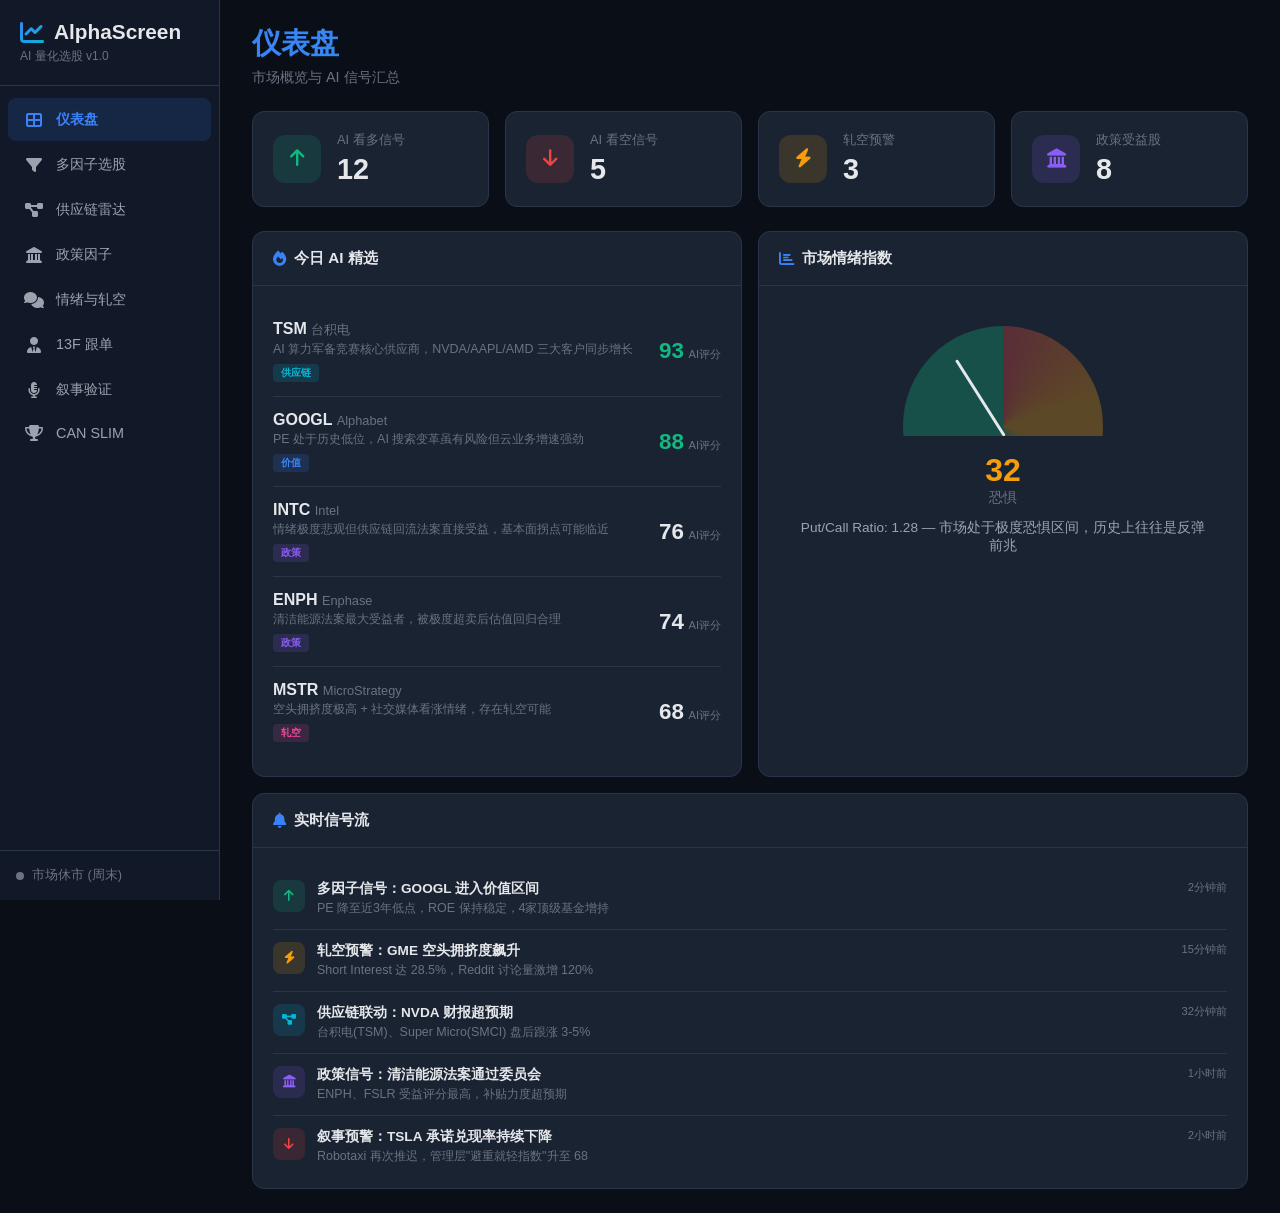
==== commit 12046ea4: "feat: add CAN SLIM AI-enhanced stock screening module - 7-factor scoring system (C/A/N/S/L/I/M) with" ====
--- a/index.html
+++ b/index.html
@@ -37,6 +37,9 @@
             </li>
             <li class="nav-item" data-module="narrative">
                 <i class="fas fa-microphone-alt"></i><span>叙事验证</span>
+            </li>
+            <li class="nav-item" data-module="canslim">
+                <i class="fas fa-trophy"></i><span>CAN SLIM</span>
             </li>
         </ul>
         <div class="sidebar-footer">
@@ -459,6 +462,93 @@
                 </div>
             </div>
         </section>
+        <!-- CAN SLIM Module -->
+        <section class="module" id="mod-canslim">
+            <div class="module-header">
+                <h1>CAN SLIM AI 选股系统</h1>
+                <p class="subtitle">威廉·欧奈尔经典选股法 &times; AI 量化增强 — 7 因子自动评分</p>
+            </div>
+
+            <div class="canslim-overview">
+                <div class="canslim-factors">
+                    <div class="cs-factor" data-factor="C">
+                        <div class="cs-letter">C</div>
+                        <div class="cs-factor-info">
+                            <div class="cs-factor-name">Current Earnings</div>
+                            <div class="cs-factor-desc">当季EPS同比增长 &ge;25%</div>
+                        </div>
+                    </div>
+                    <div class="cs-factor" data-factor="A">
+                        <div class="cs-letter">A</div>
+                        <div class="cs-factor-info">
+                            <div class="cs-factor-name">Annual Earnings</div>
+                            <div class="cs-factor-desc">年度EPS连续3-5年增长</div>
+                        </div>
+                    </div>
+                    <div class="cs-factor" data-factor="N">
+                        <div class="cs-letter">N</div>
+                        <div class="cs-factor-info">
+                            <div class="cs-factor-name">New Products/Highs</div>
+                            <div class="cs-factor-desc">新产品·新管理层·创新高</div>
+                        </div>
+                    </div>
+                    <div class="cs-factor" data-factor="S">
+                        <div class="cs-letter">S</div>
+                        <div class="cs-factor-info">
+                            <div class="cs-factor-name">Supply & Demand</div>
+                            <div class="cs-factor-desc">成交量放大·流通股紧缺</div>
+                        </div>
+                    </div>
+                    <div class="cs-factor" data-factor="L">
+                        <div class="cs-letter">L</div>
+                        <div class="cs-factor-info">
+                            <div class="cs-factor-name">Leader or Laggard</div>
+                            <div class="cs-factor-desc">相对强度RS &ge;80</div>
+                        </div>
+                    </div>
+                    <div class="cs-factor" data-factor="I">
+                        <div class="cs-letter">I</div>
+                        <div class="cs-factor-info">
+                            <div class="cs-factor-name">Institutional Sponsorship</div>
+                            <div class="cs-factor-desc">机构持仓增加·基金数量上升</div>
+                        </div>
+                    </div>
+                    <div class="cs-factor" data-factor="M">
+                        <div class="cs-letter">M</div>
+                        <div class="cs-factor-info">
+                            <div class="cs-factor-name">Market Direction</div>
+                            <div class="cs-factor-desc">大盘趋势确认·跟随市场方向</div>
+                        </div>
+                    </div>
+                </div>
+            </div>
+
+            <div class="canslim-market-bar">
+                <div class="card">
+                    <div class="card-body" id="canslimMarket"></div>
+                </div>
+            </div>
+
+            <div class="canslim-results">
+                <div class="card full-width">
+                    <div class="card-header">
+                        <h3><i class="fas fa-trophy"></i> CAN SLIM 综合排行</h3>
+                        <span class="badge badge-success">AI 增强</span>
+                    </div>
+                    <div class="card-body" id="canslimRanking"></div>
+                </div>
+            </div>
+
+            <div class="canslim-detail-section" id="canslimDetailSection" style="display:none">
+                <div class="card full-width">
+                    <div class="card-header">
+                        <h3><i class="fas fa-microscope"></i> <span id="canslimDetailTitle">个股详情</span></h3>
+                        <button class="btn-sm" id="closeCanslimDetail"><i class="fas fa-times"></i> 关闭</button>
+                    </div>
+                    <div class="card-body" id="canslimDetail"></div>
+                </div>
+            </div>
+        </section>
     </main>
 
     <script src="js/data.js"></script>
--- a/css/style.css
+++ b/css/style.css
@@ -1332,6 +1332,237 @@
     100% { transform: rotate(360deg); }
 }
 
+/* === CAN SLIM === */
+.canslim-overview { margin-bottom: 20px; }
+
+.canslim-factors {
+    display: flex;
+    gap: 8px;
+    flex-wrap: wrap;
+}
+
+.cs-factor {
+    display: flex;
+    align-items: center;
+    gap: 10px;
+    background: var(--bg-card);
+    border: 1px solid var(--border);
+    border-radius: var(--radius-sm);
+    padding: 12px 16px;
+    flex: 1;
+    min-width: 180px;
+    cursor: pointer;
+    transition: all 0.2s;
+}
+
+.cs-factor:hover {
+    border-color: var(--accent-blue);
+    background: var(--bg-card-hover);
+}
+
+.cs-letter {
+    width: 38px;
+    height: 38px;
+    border-radius: 10px;
+    background: var(--gradient-blue);
+    display: flex;
+    align-items: center;
+    justify-content: center;
+    font-size: 1.2rem;
+    font-weight: 800;
+    color: white;
+    flex-shrink: 0;
+}
+
+.cs-factor-name {
+    font-size: 0.78rem;
+    font-weight: 600;
+}
+
+.cs-factor-desc {
+    font-size: 0.7rem;
+    color: var(--text-muted);
+    margin-top: 2px;
+}
+
+.canslim-market-bar { margin-bottom: 20px; }
+
+.canslim-market-inner {
+    display: flex;
+    align-items: center;
+    justify-content: space-between;
+    gap: 24px;
+}
+
+.cs-market-item {
+    text-align: center;
+}
+
+.cs-market-label {
+    font-size: 0.72rem;
+    color: var(--text-muted);
+    display: block;
+    margin-bottom: 4px;
+}
+
+.cs-market-value {
+    font-size: 1.1rem;
+    font-weight: 700;
+    display: block;
+}
+
+.cs-market-status {
+    font-size: 0.75rem;
+    padding: 3px 10px;
+    border-radius: 4px;
+    font-weight: 700;
+}
+
+.canslim-results { margin-bottom: 20px; }
+
+.cs-rank-item {
+    display: grid;
+    grid-template-columns: 50px 140px 1fr 80px;
+    align-items: center;
+    padding: 14px 0;
+    border-bottom: 1px solid var(--border);
+    cursor: pointer;
+    transition: background 0.15s;
+}
+
+.cs-rank-item:hover { background: var(--bg-card-hover); }
+.cs-rank-item:last-child { border-bottom: none; }
+
+.cs-rank-num {
+    font-size: 1.2rem;
+    font-weight: 700;
+    color: var(--text-muted);
+}
+
+.cs-rank-ticker {
+    font-weight: 700;
+    font-size: 1rem;
+}
+
+.cs-rank-name {
+    font-size: 0.78rem;
+    color: var(--text-muted);
+}
+
+.cs-rank-bars {
+    display: flex;
+    gap: 4px;
+    align-items: center;
+}
+
+.cs-bar-group {
+    display: flex;
+    flex-direction: column;
+    align-items: center;
+    gap: 2px;
+    width: 36px;
+}
+
+.cs-bar-letter {
+    font-size: 0.6rem;
+    font-weight: 700;
+    color: var(--text-muted);
+}
+
+.cs-bar {
+    width: 28px;
+    height: 28px;
+    border-radius: 6px;
+    display: flex;
+    align-items: center;
+    justify-content: center;
+    font-size: 0.7rem;
+    font-weight: 700;
+}
+
+.cs-bar-high { background: rgba(16, 185, 129, 0.2); color: var(--accent-green); }
+.cs-bar-med { background: rgba(245, 158, 11, 0.2); color: var(--accent-orange); }
+.cs-bar-low { background: rgba(239, 68, 68, 0.2); color: var(--accent-red); }
+
+.cs-rank-total {
+    text-align: center;
+}
+
+.cs-total-score {
+    font-size: 1.3rem;
+    font-weight: 700;
+}
+
+.cs-total-label {
+    font-size: 0.65rem;
+    color: var(--text-muted);
+    display: block;
+}
+
+/* CAN SLIM Detail */
+.canslim-detail-section { margin-top: 20px; }
+
+.cs-detail-grid {
+    display: grid;
+    grid-template-columns: repeat(4, 1fr);
+    gap: 12px;
+    margin-bottom: 20px;
+}
+
+.cs-detail-card {
+    background: var(--bg-secondary);
+    border-radius: var(--radius-sm);
+    padding: 16px;
+    text-align: center;
+}
+
+.cs-detail-letter {
+    font-size: 1.5rem;
+    font-weight: 800;
+    background: var(--gradient-blue);
+    -webkit-background-clip: text;
+    -webkit-text-fill-color: transparent;
+}
+
+.cs-detail-score {
+    font-size: 1.8rem;
+    font-weight: 700;
+    margin: 8px 0;
+}
+
+.cs-detail-label {
+    font-size: 0.72rem;
+    color: var(--text-muted);
+    margin-bottom: 8px;
+    display: block;
+}
+
+.cs-detail-reason {
+    font-size: 0.78rem;
+    color: var(--text-secondary);
+    line-height: 1.5;
+}
+
+.cs-ai-insight {
+    background: rgba(59, 130, 246, 0.08);
+    border: 1px solid rgba(59, 130, 246, 0.2);
+    border-radius: var(--radius-sm);
+    padding: 16px;
+    margin-top: 16px;
+}
+
+.cs-ai-insight h4 {
+    font-size: 0.9rem;
+    margin-bottom: 8px;
+    color: var(--accent-blue);
+}
+
+.cs-ai-insight p {
+    font-size: 0.85rem;
+    color: var(--text-secondary);
+    line-height: 1.6;
+}
+
 /* === Responsive === */
 @media (max-width: 1200px) {
     .stats-grid { grid-template-columns: repeat(2, 1fr); }
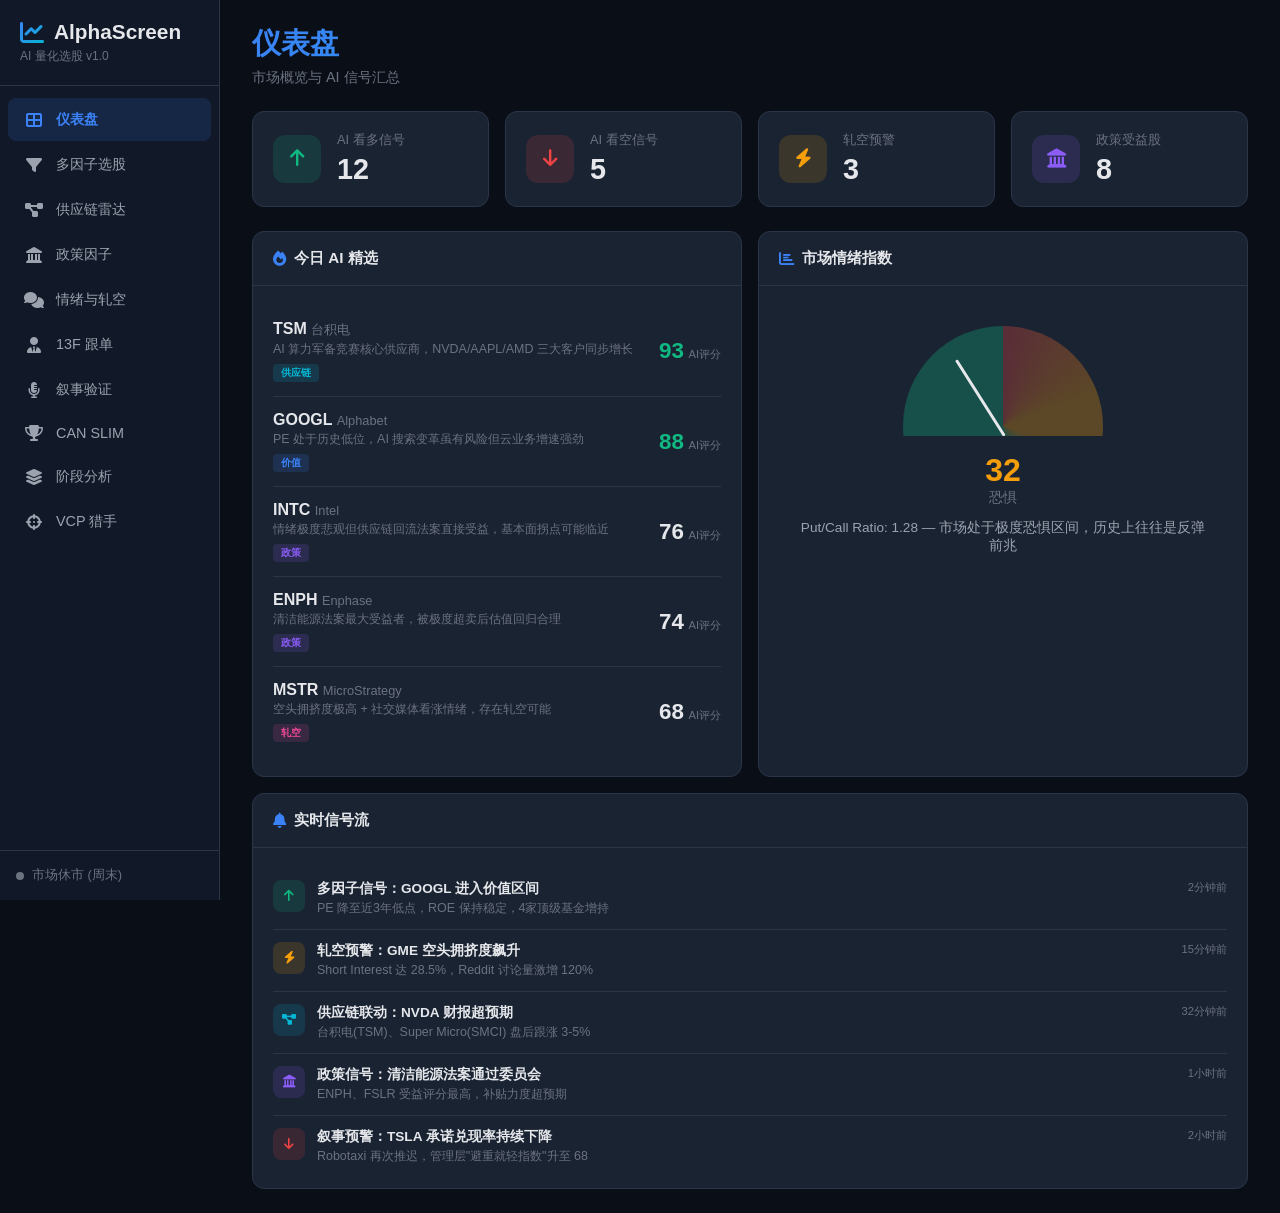
==== commit 39b4b093: "feat: add Weinstein Stage Analysis, Minervini VCP, enhance CAN SLIM - Weinstein 4-stage analysis: au" ====
--- a/index.html
+++ b/index.html
@@ -40,6 +40,12 @@
             </li>
             <li class="nav-item" data-module="canslim">
                 <i class="fas fa-trophy"></i><span>CAN SLIM</span>
+            </li>
+            <li class="nav-item" data-module="weinstein">
+                <i class="fas fa-layer-group"></i><span>阶段分析</span>
+            </li>
+            <li class="nav-item" data-module="minervini">
+                <i class="fas fa-crosshairs"></i><span>VCP 猎手</span>
             </li>
         </ul>
         <div class="sidebar-footer">
@@ -462,6 +468,60 @@
                 </div>
             </div>
         </section>
+        <!-- Weinstein Stage Analysis -->
+        <section class="module" id="mod-weinstein">
+            <div class="module-header">
+                <h1>Weinstein 阶段分析</h1>
+                <p class="subtitle">Stan Weinstein 四阶段理论 — 只在 Stage 2（上升期）买入</p>
+            </div>
+            <div class="weinstein-legend">
+                <div class="ws-stage-card ws-s1"><span class="ws-num">1</span><div><strong>筑底期</strong><div class="ws-stage-desc">30周均线走平·成交量低迷·等待信号</div></div></div>
+                <div class="ws-stage-card ws-s2"><span class="ws-num">2</span><div><strong>上升期</strong><div class="ws-stage-desc">放量突破30MA·均线上行·买入时机</div></div></div>
+                <div class="ws-stage-card ws-s3"><span class="ws-num">3</span><div><strong>筑顶期</strong><div class="ws-stage-desc">30周均线走平·高位震荡·准备卖出</div></div></div>
+                <div class="ws-stage-card ws-s4"><span class="ws-num">4</span><div><strong>下降期</strong><div class="ws-stage-desc">跌破30MA·均线下行·回避</div></div></div>
+            </div>
+            <div class="card full-width">
+                <div class="card-header">
+                    <h3><i class="fas fa-layer-group"></i> 阶段扫描结果</h3>
+                    <span class="badge badge-success">自动识别</span>
+                </div>
+                <div class="card-body" id="weinsteinResults"></div>
+            </div>
+        </section>
+
+        <!-- Minervini VCP -->
+        <section class="module" id="mod-minervini">
+            <div class="module-header">
+                <h1>Minervini VCP 猎手</h1>
+                <p class="subtitle">Mark Minervini 超级表现法 — 波动率收缩形态 (VCP) + 趋势模板</p>
+            </div>
+            <div class="minervini-template-check">
+                <div class="card">
+                    <div class="card-header">
+                        <h3><i class="fas fa-check-double"></i> Minervini 趋势模板 (Trend Template)</h3>
+                    </div>
+                    <div class="card-body">
+                        <div class="mt-criteria">
+                            <div class="mt-item"><i class="fas fa-check"></i> 股价 > 50日均线 & 150日均线</div>
+                            <div class="mt-item"><i class="fas fa-check"></i> 股价 > 200日均线</div>
+                            <div class="mt-item"><i class="fas fa-check"></i> 50日均线 > 200日均线</div>
+                            <div class="mt-item"><i class="fas fa-check"></i> 200日均线至少上升1个月</div>
+                            <div class="mt-item"><i class="fas fa-check"></i> 距52周高点 < 25%</div>
+                            <div class="mt-item"><i class="fas fa-check"></i> 距52周低点 > 30%</div>
+                            <div class="mt-item"><i class="fas fa-check"></i> RS评分 > 70</div>
+                        </div>
+                    </div>
+                </div>
+            </div>
+            <div class="card full-width" style="margin-top:16px">
+                <div class="card-header">
+                    <h3><i class="fas fa-crosshairs"></i> VCP 形态扫描</h3>
+                    <span class="badge badge-warning">实时</span>
+                </div>
+                <div class="card-body" id="minerviniResults"></div>
+            </div>
+        </section>
+
         <!-- CAN SLIM Module -->
         <section class="module" id="mod-canslim">
             <div class="module-header">
--- a/css/style.css
+++ b/css/style.css
@@ -1332,6 +1332,279 @@
     100% { transform: rotate(360deg); }
 }
 
+/* === Weinstein === */
+.weinstein-legend {
+    display: flex;
+    gap: 12px;
+    margin-bottom: 20px;
+    flex-wrap: wrap;
+}
+
+.ws-stage-card {
+    flex: 1;
+    min-width: 180px;
+    display: flex;
+    align-items: center;
+    gap: 12px;
+    padding: 14px 18px;
+    border-radius: var(--radius-sm);
+    border: 1px solid var(--border);
+    background: var(--bg-card);
+}
+
+.ws-stage-card strong { font-size: 0.9rem; }
+.ws-stage-desc { font-size: 0.72rem; color: var(--text-muted); margin-top: 2px; }
+
+.ws-num {
+    width: 36px;
+    height: 36px;
+    border-radius: 50%;
+    display: flex;
+    align-items: center;
+    justify-content: center;
+    font-weight: 800;
+    font-size: 1.1rem;
+    flex-shrink: 0;
+}
+
+.ws-s1 .ws-num { background: rgba(107, 114, 128, 0.2); color: var(--text-muted); }
+.ws-s2 .ws-num { background: rgba(16, 185, 129, 0.2); color: var(--accent-green); }
+.ws-s3 .ws-num { background: rgba(245, 158, 11, 0.2); color: var(--accent-orange); }
+.ws-s4 .ws-num { background: rgba(239, 68, 68, 0.2); color: var(--accent-red); }
+
+.ws-item {
+    display: grid;
+    grid-template-columns: 50px 130px 100px 1fr 100px 110px;
+    align-items: center;
+    padding: 14px 0;
+    border-bottom: 1px solid var(--border);
+    font-size: 0.85rem;
+}
+
+.ws-item:last-child { border-bottom: none; }
+
+.ws-stage-badge {
+    padding: 4px 10px;
+    border-radius: 6px;
+    font-size: 0.75rem;
+    font-weight: 700;
+    text-align: center;
+}
+
+.ws-action-badge {
+    padding: 4px 10px;
+    border-radius: 6px;
+    font-size: 0.75rem;
+    font-weight: 700;
+    text-align: center;
+}
+
+.ws-detail-text {
+    font-size: 0.8rem;
+    color: var(--text-secondary);
+    line-height: 1.4;
+}
+
+.ws-vcp-tag {
+    font-size: 0.65rem;
+    padding: 2px 6px;
+    border-radius: 3px;
+    background: rgba(139, 92, 246, 0.15);
+    color: var(--accent-purple);
+    font-weight: 600;
+    margin-left: 8px;
+}
+
+/* === Minervini === */
+.minervini-template-check { margin-bottom: 0; }
+
+.mt-criteria {
+    display: flex;
+    flex-wrap: wrap;
+    gap: 10px;
+}
+
+.mt-item {
+    display: flex;
+    align-items: center;
+    gap: 8px;
+    font-size: 0.82rem;
+    color: var(--text-secondary);
+    padding: 6px 14px;
+    background: var(--bg-secondary);
+    border-radius: 6px;
+}
+
+.mt-item i { color: var(--accent-green); font-size: 0.75rem; }
+
+.vcp-card {
+    padding: 20px 0;
+    border-bottom: 1px solid var(--border);
+}
+
+.vcp-card:last-child { border-bottom: none; }
+
+.vcp-header {
+    display: flex;
+    align-items: center;
+    justify-content: space-between;
+    margin-bottom: 12px;
+}
+
+.vcp-ticker-info { display: flex; align-items: center; gap: 12px; }
+.vcp-ticker { font-size: 1.1rem; font-weight: 700; }
+.vcp-name { font-size: 0.85rem; color: var(--text-muted); }
+.vcp-price { font-size: 0.9rem; }
+
+.vcp-status {
+    padding: 4px 12px;
+    border-radius: 6px;
+    font-size: 0.78rem;
+    font-weight: 700;
+}
+
+.vcp-status-approaching { background: rgba(245, 158, 11, 0.2); color: var(--accent-orange); }
+.vcp-status-triggered { background: rgba(16, 185, 129, 0.2); color: var(--accent-green); }
+.vcp-status-watching { background: rgba(59, 130, 246, 0.2); color: var(--accent-blue); }
+
+.vcp-body {
+    display: grid;
+    grid-template-columns: 1fr 1fr;
+    gap: 16px;
+}
+
+.vcp-contractions {
+    display: flex;
+    align-items: flex-end;
+    gap: 8px;
+    height: 80px;
+    padding: 8px;
+    background: var(--bg-secondary);
+    border-radius: var(--radius-sm);
+}
+
+.vcp-bar-wrapper {
+    display: flex;
+    flex-direction: column;
+    align-items: center;
+    gap: 4px;
+    flex: 1;
+}
+
+.vcp-contraction-bar {
+    width: 100%;
+    background: var(--gradient-purple);
+    border-radius: 4px 4px 0 0;
+    min-height: 8px;
+}
+
+.vcp-contraction-label {
+    font-size: 0.6rem;
+    color: var(--text-muted);
+}
+
+.vcp-metrics {
+    display: grid;
+    grid-template-columns: 1fr 1fr;
+    gap: 8px;
+}
+
+.vcp-metric {
+    background: var(--bg-secondary);
+    padding: 8px 12px;
+    border-radius: 6px;
+}
+
+.vcp-metric-label {
+    font-size: 0.65rem;
+    color: var(--text-muted);
+    display: block;
+}
+
+.vcp-metric-value {
+    font-size: 0.85rem;
+    font-weight: 700;
+    display: block;
+    margin-top: 2px;
+}
+
+.vcp-detail-text {
+    margin-top: 12px;
+    font-size: 0.82rem;
+    color: var(--text-secondary);
+    line-height: 1.5;
+}
+
+.vcp-template-check {
+    display: flex;
+    gap: 6px;
+    flex-wrap: wrap;
+    margin-top: 8px;
+}
+
+.vcp-check {
+    font-size: 0.7rem;
+    padding: 2px 8px;
+    border-radius: 4px;
+}
+
+.vcp-check-pass { background: rgba(16, 185, 129, 0.15); color: var(--accent-green); }
+.vcp-check-fail { background: rgba(239, 68, 68, 0.15); color: var(--accent-red); }
+
+/* N-factor authenticity */
+.n-auth-bar {
+    display: flex;
+    align-items: center;
+    gap: 8px;
+    margin-top: 8px;
+}
+
+.n-auth-track {
+    flex: 1;
+    height: 6px;
+    background: var(--bg-primary);
+    border-radius: 3px;
+    overflow: hidden;
+}
+
+.n-auth-fill {
+    height: 100%;
+    border-radius: 3px;
+}
+
+.n-auth-label {
+    font-size: 0.7rem;
+    color: var(--text-muted);
+}
+
+/* Narrative box */
+.cs-narrative {
+    background: rgba(139, 92, 246, 0.08);
+    border: 1px solid rgba(139, 92, 246, 0.2);
+    border-radius: var(--radius-sm);
+    padding: 16px;
+    margin-bottom: 16px;
+}
+
+.cs-narrative h4 {
+    font-size: 0.9rem;
+    margin-bottom: 8px;
+    color: var(--accent-purple);
+}
+
+.cs-narrative p {
+    font-size: 0.85rem;
+    color: var(--text-secondary);
+    line-height: 1.6;
+}
+
+.cs-narrative .analogy {
+    margin-top: 8px;
+    font-size: 0.78rem;
+    color: var(--accent-cyan);
+    font-style: italic;
+}
+
 /* === CAN SLIM === */
 .canslim-overview { margin-bottom: 20px; }
 
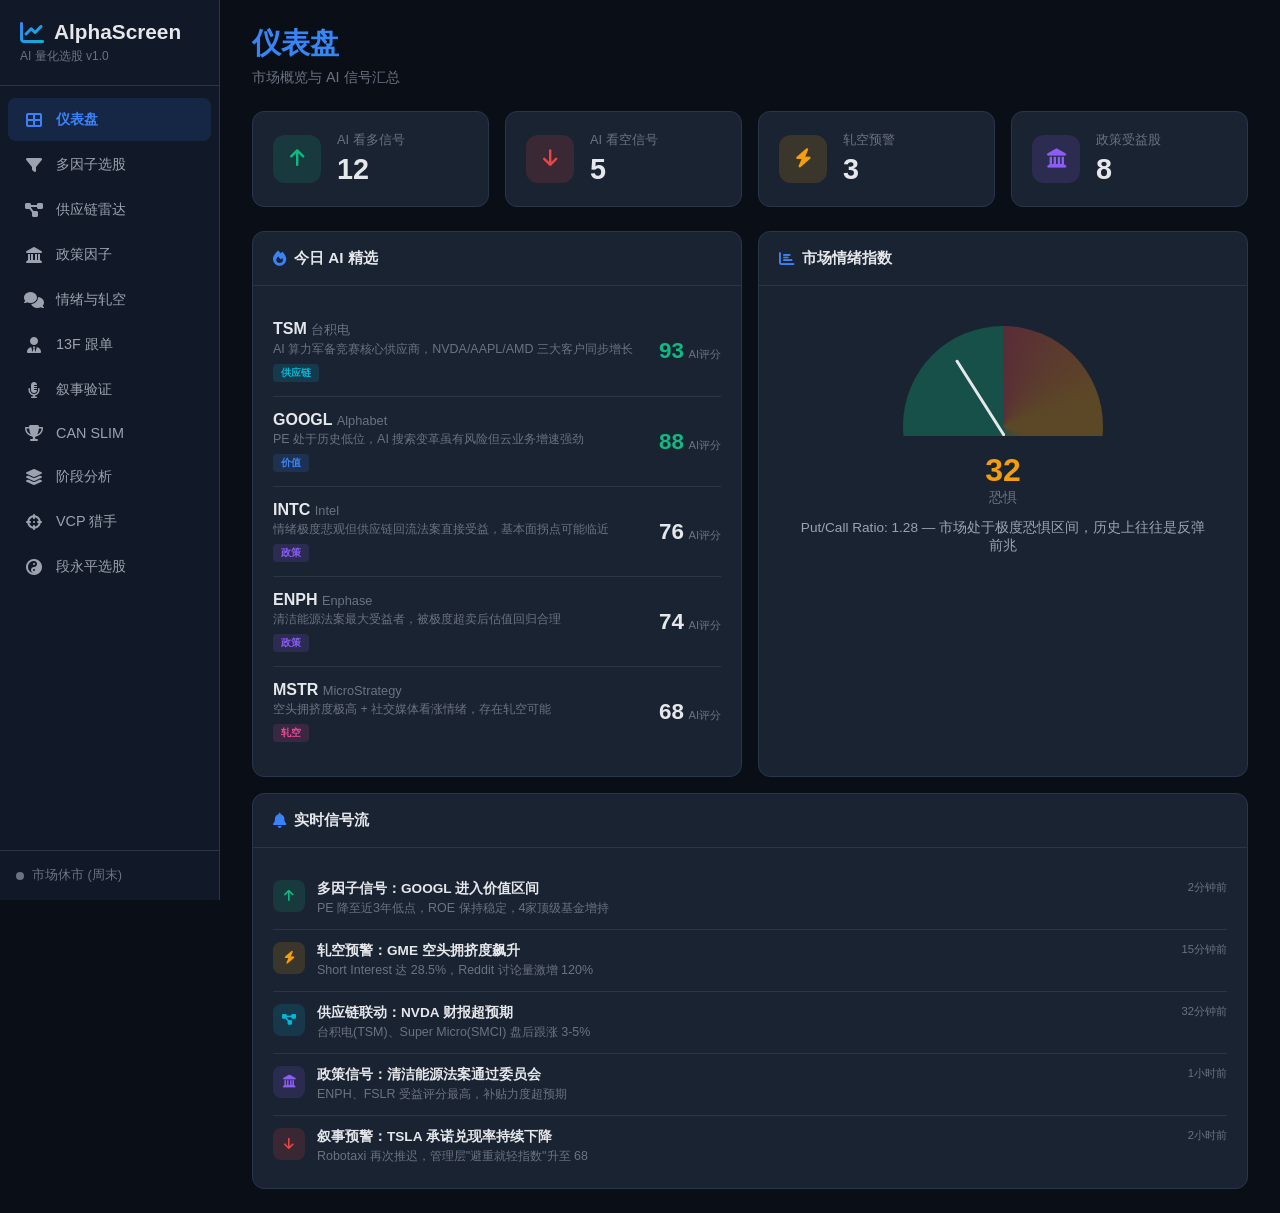
==== commit fa9a61b6: "feat: add Duan Yongping value investment framework module New module with 8 stocks evaluated on 4 pi" ====
--- a/index.html
+++ b/index.html
@@ -46,6 +46,9 @@
             </li>
             <li class="nav-item" data-module="minervini">
                 <i class="fas fa-crosshairs"></i><span>VCP 猎手</span>
+            </li>
+            <li class="nav-item" data-module="duanyongping">
+                <i class="fas fa-yin-yang"></i><span>段永平选股</span>
             </li>
         </ul>
         <div class="sidebar-footer">
@@ -609,6 +612,54 @@
                 </div>
             </div>
         </section>
+
+        <!-- Duan Yongping Value Framework -->
+        <section class="module" id="mod-duanyongping">
+            <div class="module-header">
+                <h1>段永平价值选股法</h1>
+                <p class="subtitle">"买股票就是买公司" — 商业模式 &times; 企业文化 &times; 安全边际 &times; 长期持有</p>
+            </div>
+            <div class="dyp-philosophy">
+                <div class="dyp-pillar">
+                    <div class="dyp-pillar-icon"><i class="fas fa-eye"></i></div>
+                    <div class="dyp-pillar-name">看懂生意</div>
+                    <div class="dyp-pillar-desc">商业模式简单清晰，能用一句话说清赚钱逻辑</div>
+                </div>
+                <div class="dyp-pillar">
+                    <div class="dyp-pillar-icon"><i class="fas fa-heart"></i></div>
+                    <div class="dyp-pillar-name">企业文化</div>
+                    <div class="dyp-pillar-desc">管理层诚信正直，对股东负责，长期导向</div>
+                </div>
+                <div class="dyp-pillar">
+                    <div class="dyp-pillar-icon"><i class="fas fa-shield-alt"></i></div>
+                    <div class="dyp-pillar-name">安全边际</div>
+                    <div class="dyp-pillar-desc">好公司也要好价格，用合理估值买入</div>
+                </div>
+                <div class="dyp-pillar">
+                    <div class="dyp-pillar-icon"><i class="fas fa-hourglass-half"></i></div>
+                    <div class="dyp-pillar-name">长期持有</div>
+                    <div class="dyp-pillar-desc">"做时间的朋友"，不做短线投机</div>
+                </div>
+            </div>
+            <div class="dyp-results">
+                <div class="card full-width">
+                    <div class="card-header">
+                        <h3><i class="fas fa-yin-yang"></i> 段永平框架评估排行</h3>
+                        <span class="badge badge-success">AI 量化</span>
+                    </div>
+                    <div class="card-body" id="dypRanking"></div>
+                </div>
+            </div>
+            <div class="dyp-detail-section" id="dypDetailSection" style="display:none">
+                <div class="card full-width">
+                    <div class="card-header">
+                        <h3><i class="fas fa-microscope"></i> <span id="dypDetailTitle">个股详情</span></h3>
+                        <button class="btn-sm" id="closeDypDetail"><i class="fas fa-times"></i> 关闭</button>
+                    </div>
+                    <div class="card-body" id="dypDetail"></div>
+                </div>
+            </div>
+        </section>
     </main>
 
     <script src="js/data.js"></script>
--- a/css/style.css
+++ b/css/style.css
@@ -1836,6 +1836,194 @@
     line-height: 1.6;
 }
 
+/* === Duan Yongping Framework === */
+.dyp-philosophy {
+    display: grid;
+    grid-template-columns: repeat(4, 1fr);
+    gap: 16px;
+    margin-bottom: 24px;
+}
+
+.dyp-pillar {
+    background: var(--bg-card);
+    border: 1px solid var(--border);
+    border-radius: var(--radius);
+    padding: 20px;
+    text-align: center;
+    transition: all 0.3s;
+}
+
+.dyp-pillar:hover {
+    border-color: var(--accent-orange);
+    transform: translateY(-2px);
+}
+
+.dyp-pillar-icon {
+    font-size: 2rem;
+    margin-bottom: 10px;
+    color: var(--accent-orange);
+}
+
+.dyp-pillar-name {
+    font-weight: 700;
+    font-size: 1rem;
+    margin-bottom: 6px;
+    color: var(--text-primary);
+}
+
+.dyp-pillar-desc {
+    font-size: 0.78rem;
+    color: var(--text-secondary);
+    line-height: 1.5;
+}
+
+.dyp-stock-card {
+    background: var(--bg-card);
+    border: 1px solid var(--border);
+    border-radius: var(--radius);
+    padding: 20px;
+    margin-bottom: 16px;
+    cursor: pointer;
+    transition: all 0.3s;
+}
+
+.dyp-stock-card:hover {
+    border-color: var(--accent-orange);
+    background: var(--bg-card-hover);
+}
+
+.dyp-stock-header {
+    display: flex;
+    justify-content: space-between;
+    align-items: center;
+    margin-bottom: 12px;
+}
+
+.dyp-stock-name {
+    font-weight: 700;
+    font-size: 1.05rem;
+}
+
+.dyp-stock-name small {
+    color: var(--text-muted);
+    font-weight: 400;
+    margin-left: 8px;
+}
+
+.dyp-verdict {
+    font-size: 0.8rem;
+    padding: 4px 10px;
+    border-radius: 20px;
+    background: rgba(245, 158, 11, 0.15);
+    color: var(--accent-orange);
+    font-weight: 600;
+}
+
+.dyp-scores-bar {
+    display: grid;
+    grid-template-columns: repeat(4, 1fr);
+    gap: 10px;
+    margin-bottom: 12px;
+}
+
+.dyp-score-item {
+    text-align: center;
+}
+
+.dyp-score-label {
+    font-size: 0.7rem;
+    color: var(--text-muted);
+    display: block;
+    margin-bottom: 4px;
+}
+
+.dyp-score-val {
+    font-size: 1.1rem;
+    font-weight: 700;
+}
+
+.dyp-narrative-preview {
+    font-size: 0.82rem;
+    color: var(--text-secondary);
+    line-height: 1.6;
+    padding: 10px 14px;
+    background: rgba(245, 158, 11, 0.05);
+    border-left: 3px solid var(--accent-orange);
+    border-radius: 0 var(--radius-sm) var(--radius-sm) 0;
+}
+
+.dyp-detail-block {
+    margin-bottom: 20px;
+}
+
+.dyp-detail-block h4 {
+    font-size: 0.95rem;
+    margin-bottom: 8px;
+    color: var(--accent-orange);
+}
+
+.dyp-detail-block h4 i {
+    margin-right: 6px;
+}
+
+.dyp-detail-text {
+    font-size: 0.85rem;
+    color: var(--text-secondary);
+    line-height: 1.7;
+    padding: 12px;
+    background: var(--bg-secondary);
+    border-radius: var(--radius-sm);
+}
+
+.dyp-detail-meta {
+    display: grid;
+    grid-template-columns: repeat(auto-fit, minmax(140px, 1fr));
+    gap: 10px;
+    margin-bottom: 10px;
+}
+
+.dyp-meta-item {
+    background: var(--bg-primary);
+    border-radius: var(--radius-sm);
+    padding: 10px;
+    text-align: center;
+}
+
+.dyp-meta-item .label {
+    font-size: 0.7rem;
+    color: var(--text-muted);
+    display: block;
+}
+
+.dyp-meta-item .value {
+    font-size: 1rem;
+    font-weight: 700;
+    color: var(--text-primary);
+}
+
+.dyp-margin-bar {
+    height: 8px;
+    border-radius: 4px;
+    background: var(--bg-primary);
+    overflow: hidden;
+    margin: 8px 0;
+}
+
+.dyp-margin-fill {
+    height: 100%;
+    border-radius: 4px;
+    transition: width 0.5s;
+}
+
+@media (max-width: 1200px) {
+    .dyp-philosophy { grid-template-columns: repeat(2, 1fr); }
+}
+
+@media (max-width: 768px) {
+    .dyp-philosophy { grid-template-columns: 1fr 1fr; }
+    .dyp-scores-bar { grid-template-columns: repeat(2, 1fr); }
+}
+
 /* === Responsive === */
 @media (max-width: 1200px) {
     .stats-grid { grid-template-columns: repeat(2, 1fr); }
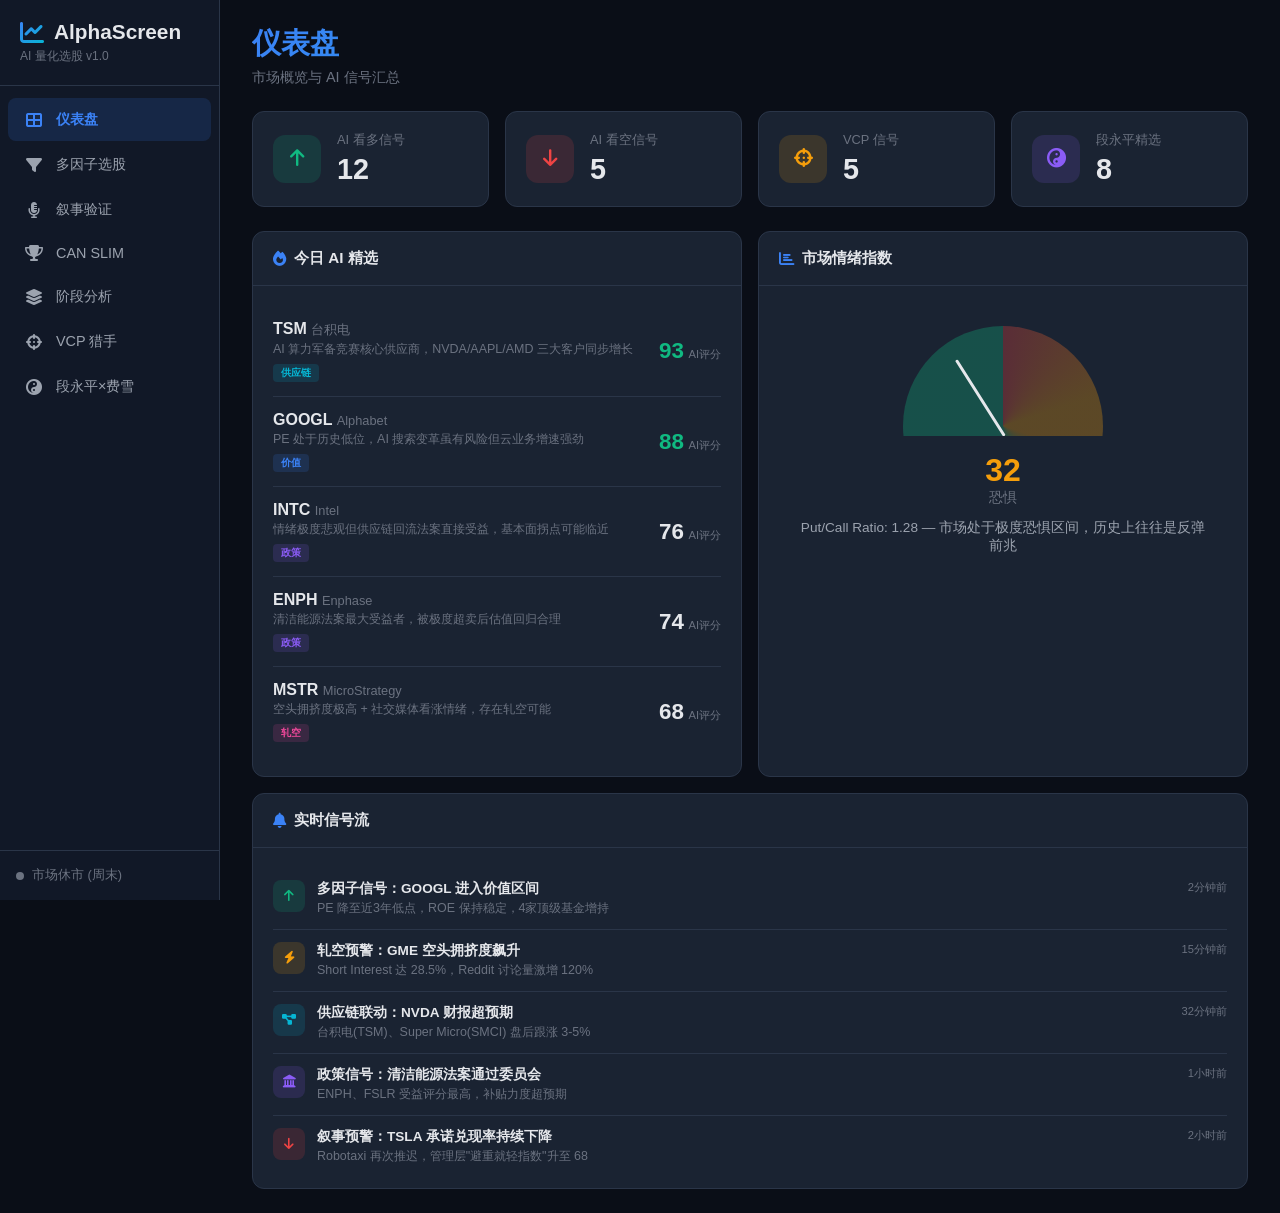
==== commit abd60520: "refactor: merge Fisher scuttlebutt into Duan Yongping module, remove 4 low-value modules - Added Fis" ====
--- a/index.html
+++ b/index.html
@@ -23,18 +23,6 @@
             <li class="nav-item" data-module="screener">
                 <i class="fas fa-filter"></i><span>多因子选股</span>
             </li>
-            <li class="nav-item" data-module="supplychain">
-                <i class="fas fa-project-diagram"></i><span>供应链雷达</span>
-            </li>
-            <li class="nav-item" data-module="policy">
-                <i class="fas fa-landmark"></i><span>政策因子</span>
-            </li>
-            <li class="nav-item" data-module="sentiment">
-                <i class="fas fa-comments"></i><span>情绪与轧空</span>
-            </li>
-            <li class="nav-item" data-module="hedgefund">
-                <i class="fas fa-user-tie"></i><span>13F 跟单</span>
-            </li>
             <li class="nav-item" data-module="narrative">
                 <i class="fas fa-microphone-alt"></i><span>叙事验证</span>
             </li>
@@ -48,7 +36,7 @@
                 <i class="fas fa-crosshairs"></i><span>VCP 猎手</span>
             </li>
             <li class="nav-item" data-module="duanyongping">
-                <i class="fas fa-yin-yang"></i><span>段永平选股</span>
+                <i class="fas fa-yin-yang"></i><span>段永平×费雪</span>
             </li>
         </ul>
         <div class="sidebar-footer">
@@ -82,16 +70,16 @@
                     </div>
                 </div>
                 <div class="stat-card">
-                    <div class="stat-icon neutral"><i class="fas fa-bolt"></i></div>
+                    <div class="stat-icon neutral"><i class="fas fa-crosshairs"></i></div>
                     <div class="stat-info">
-                        <span class="stat-label">轧空预警</span>
+                        <span class="stat-label">VCP 信号</span>
                         <span class="stat-value" id="squeezeCount">--</span>
                     </div>
                 </div>
                 <div class="stat-card">
-                    <div class="stat-icon policy"><i class="fas fa-landmark"></i></div>
+                    <div class="stat-icon policy"><i class="fas fa-yin-yang"></i></div>
                     <div class="stat-info">
-                        <span class="stat-label">政策受益股</span>
+                        <span class="stat-label">段永平精选</span>
                         <span class="stat-value" id="policyCount">--</span>
                     </div>
                 </div>
@@ -268,167 +256,6 @@
             </div>
         </section>
 
-        <!-- Supply Chain Radar -->
-        <section class="module" id="mod-supplychain">
-            <div class="module-header">
-                <h1>供应链联动雷达</h1>
-                <p class="subtitle">追踪巨头财报 &rarr; 毫秒级锁定受益供应商</p>
-            </div>
-            <div class="chain-controls">
-                <div class="chain-search">
-                    <label>选择核心公司</label>
-                    <select id="chainCompany">
-                        <option value="NVDA">NVIDIA (NVDA)</option>
-                        <option value="AAPL">Apple (AAPL)</option>
-                        <option value="TSLA">Tesla (TSLA)</option>
-                        <option value="MSFT">Microsoft (MSFT)</option>
-                        <option value="AMZN">Amazon (AMZN)</option>
-                        <option value="META">Meta (META)</option>
-                        <option value="GOOGL">Alphabet (GOOGL)</option>
-                    </select>
-                    <button class="btn-primary" id="runChainAnalysis">
-                        <i class="fas fa-search"></i> 分析供应链
-                    </button>
-                </div>
-            </div>
-            <div class="chain-layout">
-                <div class="chain-graph-container">
-                    <div class="card">
-                        <div class="card-header"><h3><i class="fas fa-project-diagram"></i> 供应链图谱</h3></div>
-                        <div class="card-body">
-                            <div class="chain-graph" id="chainGraph"></div>
-                        </div>
-                    </div>
-                </div>
-                <div class="chain-details">
-                    <div class="card">
-                        <div class="card-header"><h3><i class="fas fa-chart-line"></i> 联动分析</h3></div>
-                        <div class="card-body" id="chainDetails"></div>
-                    </div>
-                    <div class="card">
-                        <div class="card-header"><h3><i class="fas fa-lightbulb"></i> AI 交易建议</h3></div>
-                        <div class="card-body" id="chainRecommendations"></div>
-                    </div>
-                </div>
-            </div>
-        </section>
-
-        <!-- Policy Exposure -->
-        <section class="module" id="mod-policy">
-            <div class="module-header">
-                <h1>政策因子选股器</h1>
-                <p class="subtitle">政策红利追踪 | 国会议员持仓监控 | 法案受益度评分</p>
-            </div>
-            <div class="policy-tabs">
-                <button class="tab-btn active" data-tab="bills">法案受益度</button>
-                <button class="tab-btn" data-tab="congress">议员持仓</button>
-            </div>
-            <div class="tab-content active" id="tab-bills">
-                <div class="bills-list">
-                    <div class="card">
-                        <div class="card-header">
-                            <h3><i class="fas fa-scroll"></i> 2026 热门法案追踪</h3>
-                        </div>
-                        <div class="card-body" id="billsList"></div>
-                    </div>
-                </div>
-                <div class="policy-results">
-                    <div class="card">
-                        <div class="card-header">
-                            <h3><i class="fas fa-star"></i> 受益股排行</h3>
-                        </div>
-                        <div class="card-body" id="policyStocks"></div>
-                    </div>
-                </div>
-            </div>
-            <div class="tab-content" id="tab-congress">
-                <div class="card full-width">
-                    <div class="card-header">
-                        <h3><i class="fas fa-user-shield"></i> 国会议员近期交易</h3>
-                    </div>
-                    <div class="card-body" id="congressTrades"></div>
-                </div>
-            </div>
-        </section>
-
-        <!-- Sentiment & Short Squeeze -->
-        <section class="module" id="mod-sentiment">
-            <div class="module-header">
-                <h1>情绪与轧空扫描器</h1>
-                <p class="subtitle">社交媒体深度共鸣分析 | 空头拥挤度预警 | 反向指标</p>
-            </div>
-            <div class="sentiment-layout">
-                <div class="card">
-                    <div class="card-header">
-                        <h3><i class="fas fa-fire-alt"></i> 轧空预警排行</h3>
-                        <span class="badge badge-warning">实时</span>
-                    </div>
-                    <div class="card-body" id="squeezeList"></div>
-                </div>
-                <div class="card">
-                    <div class="card-header">
-                        <h3><i class="fas fa-brain"></i> 情绪-基本面背离</h3>
-                    </div>
-                    <div class="card-body" id="divergenceList"></div>
-                </div>
-                <div class="card full-width">
-                    <div class="card-header">
-                        <h3><i class="fas fa-comments"></i> 社交媒体热度分析</h3>
-                        <div class="source-filters">
-                            <button class="source-btn active" data-source="all">全部</button>
-                            <button class="source-btn" data-source="reddit">Reddit</button>
-                            <button class="source-btn" data-source="twitter">X/Twitter</button>
-                            <button class="source-btn" data-source="stocktwits">StockTwits</button>
-                        </div>
-                    </div>
-                    <div class="card-body" id="socialHeat"></div>
-                </div>
-            </div>
-        </section>
-
-        <!-- 13F Hedge Fund Tracking -->
-        <section class="module" id="mod-hedgefund">
-            <div class="module-header">
-                <h1>13F 对冲基金跟单</h1>
-                <p class="subtitle">追踪顶级基金新进股 | 持仓推演 | 影子操盘手监控</p>
-            </div>
-            <div class="hf-controls">
-                <select id="hfSelect">
-                    <option value="all">全部顶级基金</option>
-                    <option value="berkshire">Berkshire Hathaway</option>
-                    <option value="bridgewater">Bridgewater Associates</option>
-                    <option value="renaissance">Renaissance Technologies</option>
-                    <option value="citadel">Citadel Advisors</option>
-                    <option value="pershing">Pershing Square</option>
-                    <option value="appaloosa">Appaloosa Management</option>
-                    <option value="tiger">Tiger Global</option>
-                </select>
-                <button class="btn-primary" id="runHfAnalysis">
-                    <i class="fas fa-search"></i> 分析持仓
-                </button>
-            </div>
-            <div class="hf-layout">
-                <div class="card">
-                    <div class="card-header">
-                        <h3><i class="fas fa-plus-circle"></i> 最新增持 / 新进股</h3>
-                    </div>
-                    <div class="card-body" id="hfNewPositions"></div>
-                </div>
-                <div class="card">
-                    <div class="card-header">
-                        <h3><i class="fas fa-users"></i> 多基金共识持仓</h3>
-                    </div>
-                    <div class="card-body" id="hfConsensus"></div>
-                </div>
-                <div class="card full-width">
-                    <div class="card-header">
-                        <h3><i class="fas fa-ghost"></i> 影子操盘手 — 精品基金异动</h3>
-                    </div>
-                    <div class="card-body" id="hfShadow"></div>
-                </div>
-            </div>
-        </section>
-
         <!-- Narrative Auditor -->
         <section class="module" id="mod-narrative">
             <div class="module-header">
@@ -616,8 +443,8 @@
         <!-- Duan Yongping Value Framework -->
         <section class="module" id="mod-duanyongping">
             <div class="module-header">
-                <h1>段永平价值选股法</h1>
-                <p class="subtitle">"买股票就是买公司" — 商业模式 &times; 企业文化 &times; 安全边际 &times; 长期持有</p>
+                <h1>段永平 &times; 费雪 价值成长选股</h1>
+                <p class="subtitle">"买股票就是买公司" — 商业模式 &times; 企业文化 &times; 安全边际 &times; 长期持有 &times; AI 闲聊法</p>
             </div>
             <div class="dyp-philosophy">
                 <div class="dyp-pillar">
@@ -640,6 +467,11 @@
                     <div class="dyp-pillar-name">长期持有</div>
                     <div class="dyp-pillar-desc">"做时间的朋友"，不做短线投机</div>
                 </div>
+                <div class="dyp-pillar" style="border-color:var(--accent-purple)">
+                    <div class="dyp-pillar-icon" style="color:var(--accent-purple)"><i class="fas fa-comments"></i></div>
+                    <div class="dyp-pillar-name">费雪闲聊法</div>
+                    <div class="dyp-pillar-desc">AI 模拟 Scuttlebutt：员工口碑、客户评价、供应商关系、研发实力</div>
+                </div>
             </div>
             <div class="dyp-results">
                 <div class="card full-width">
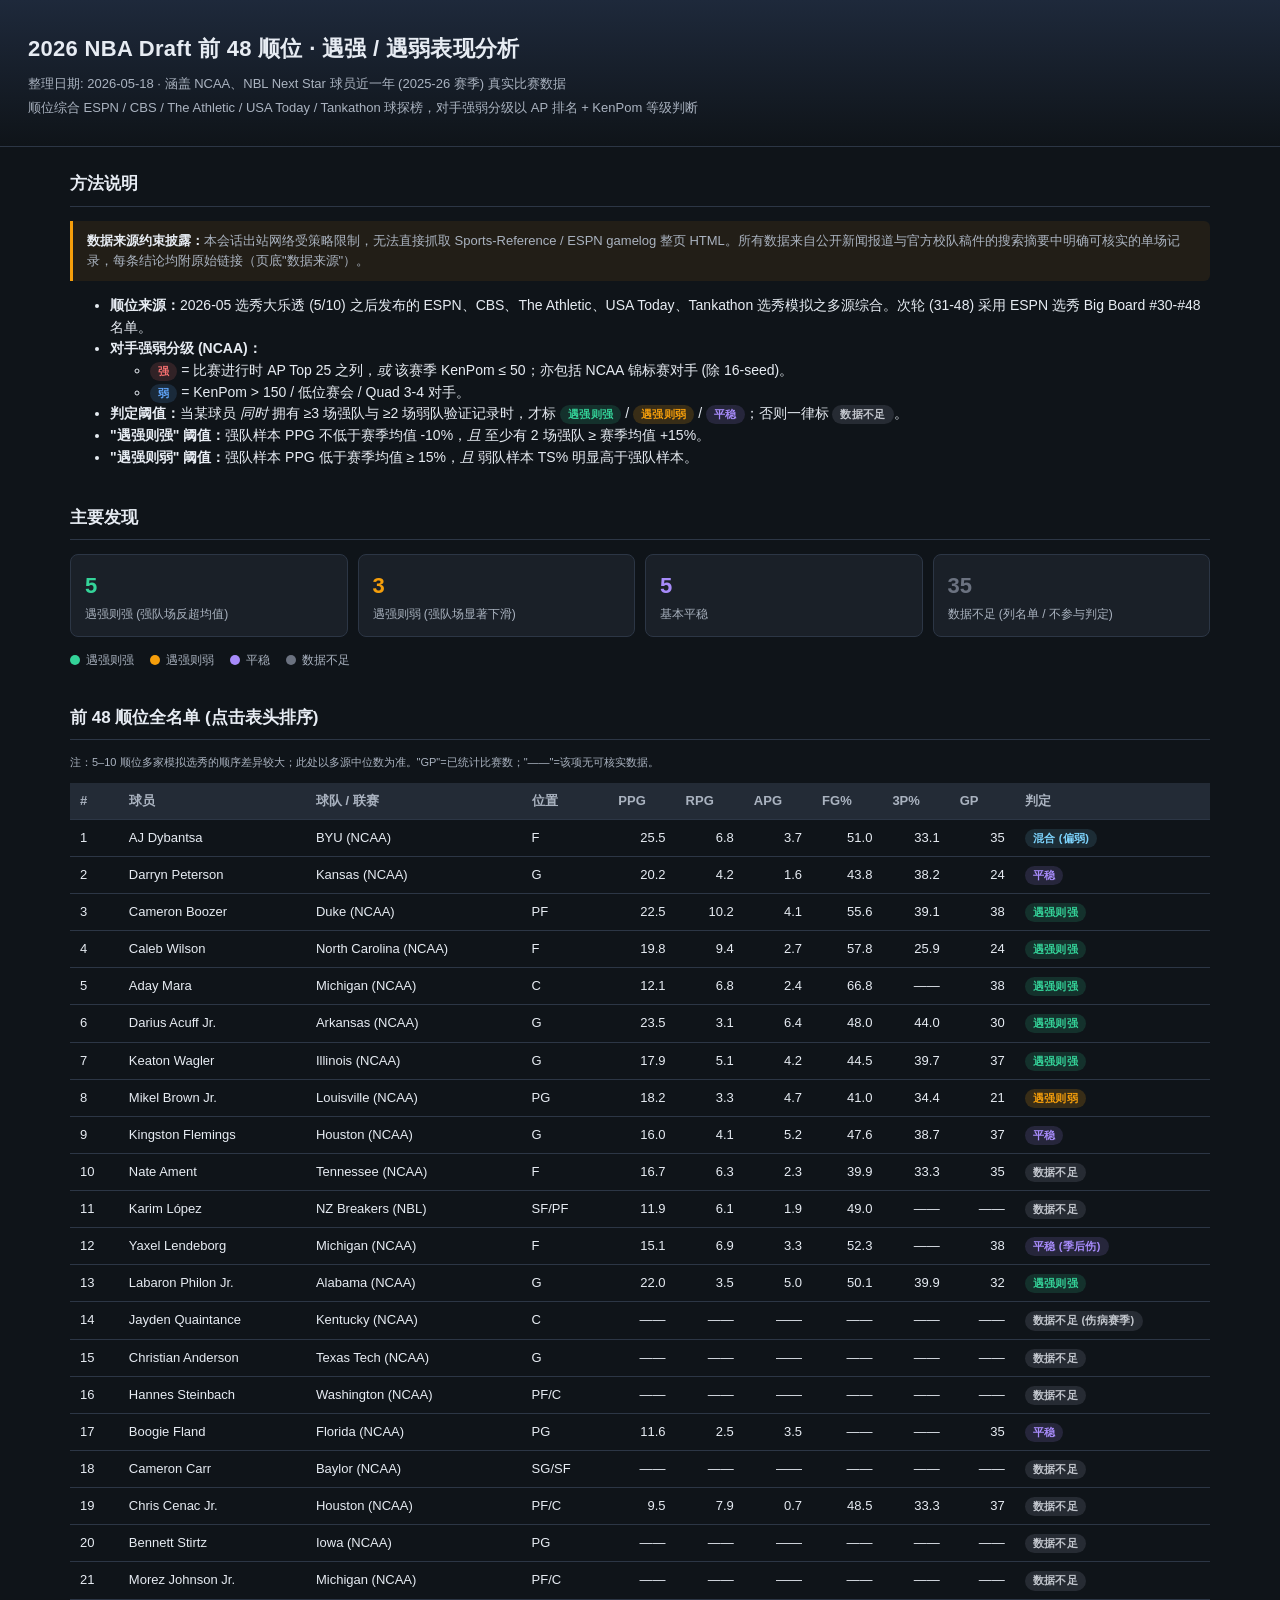
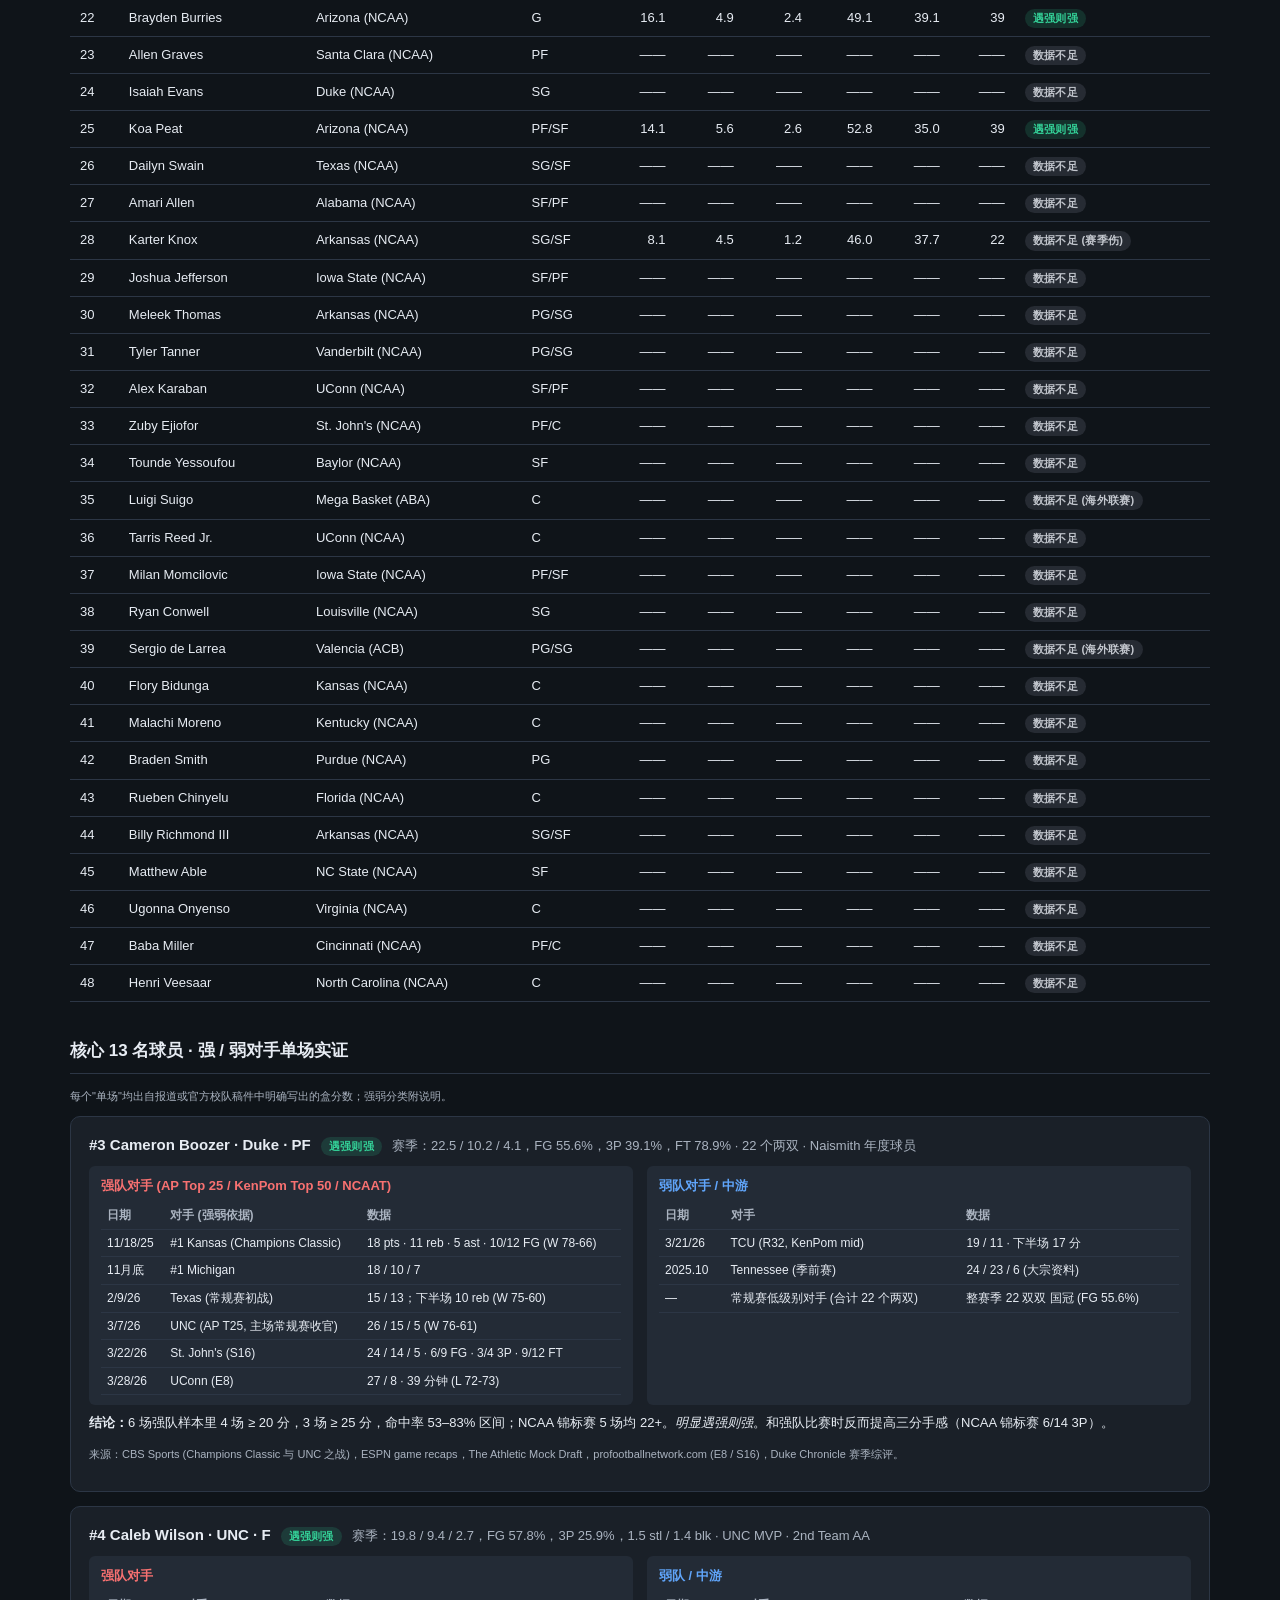
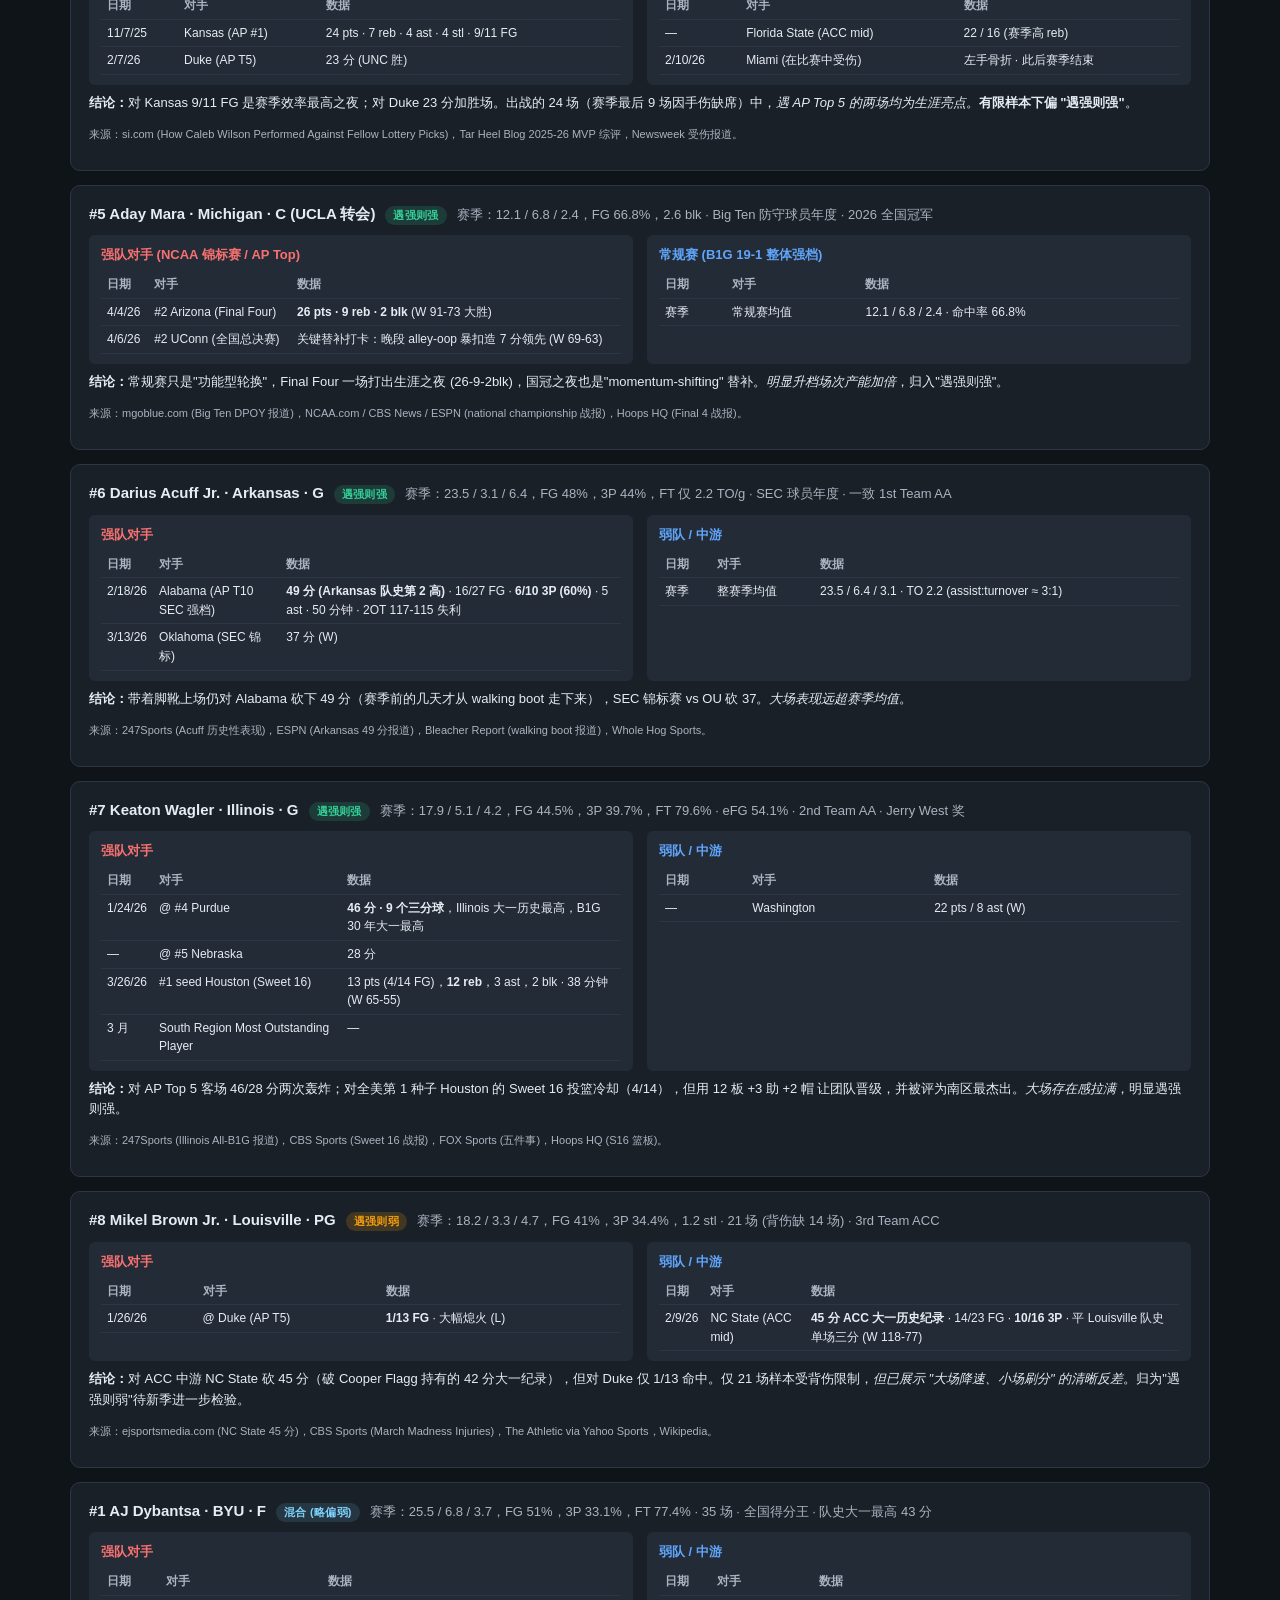
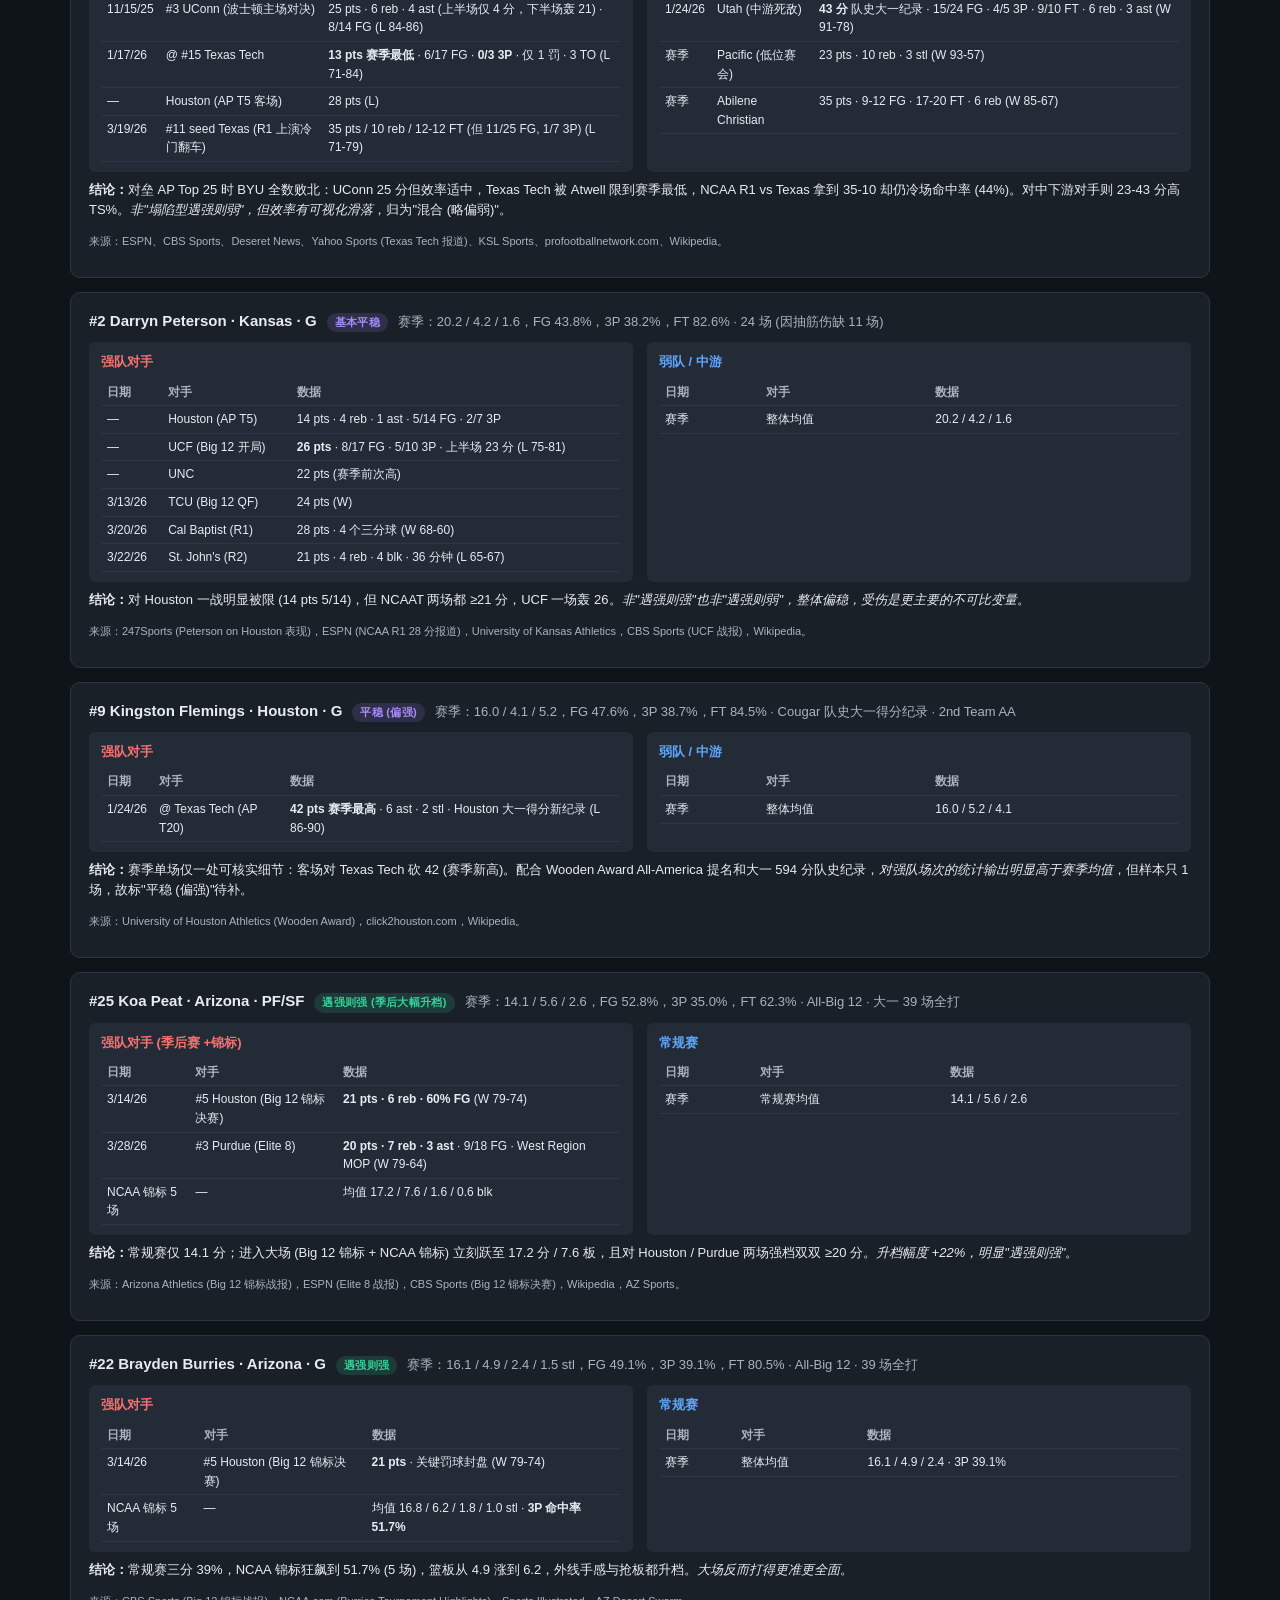
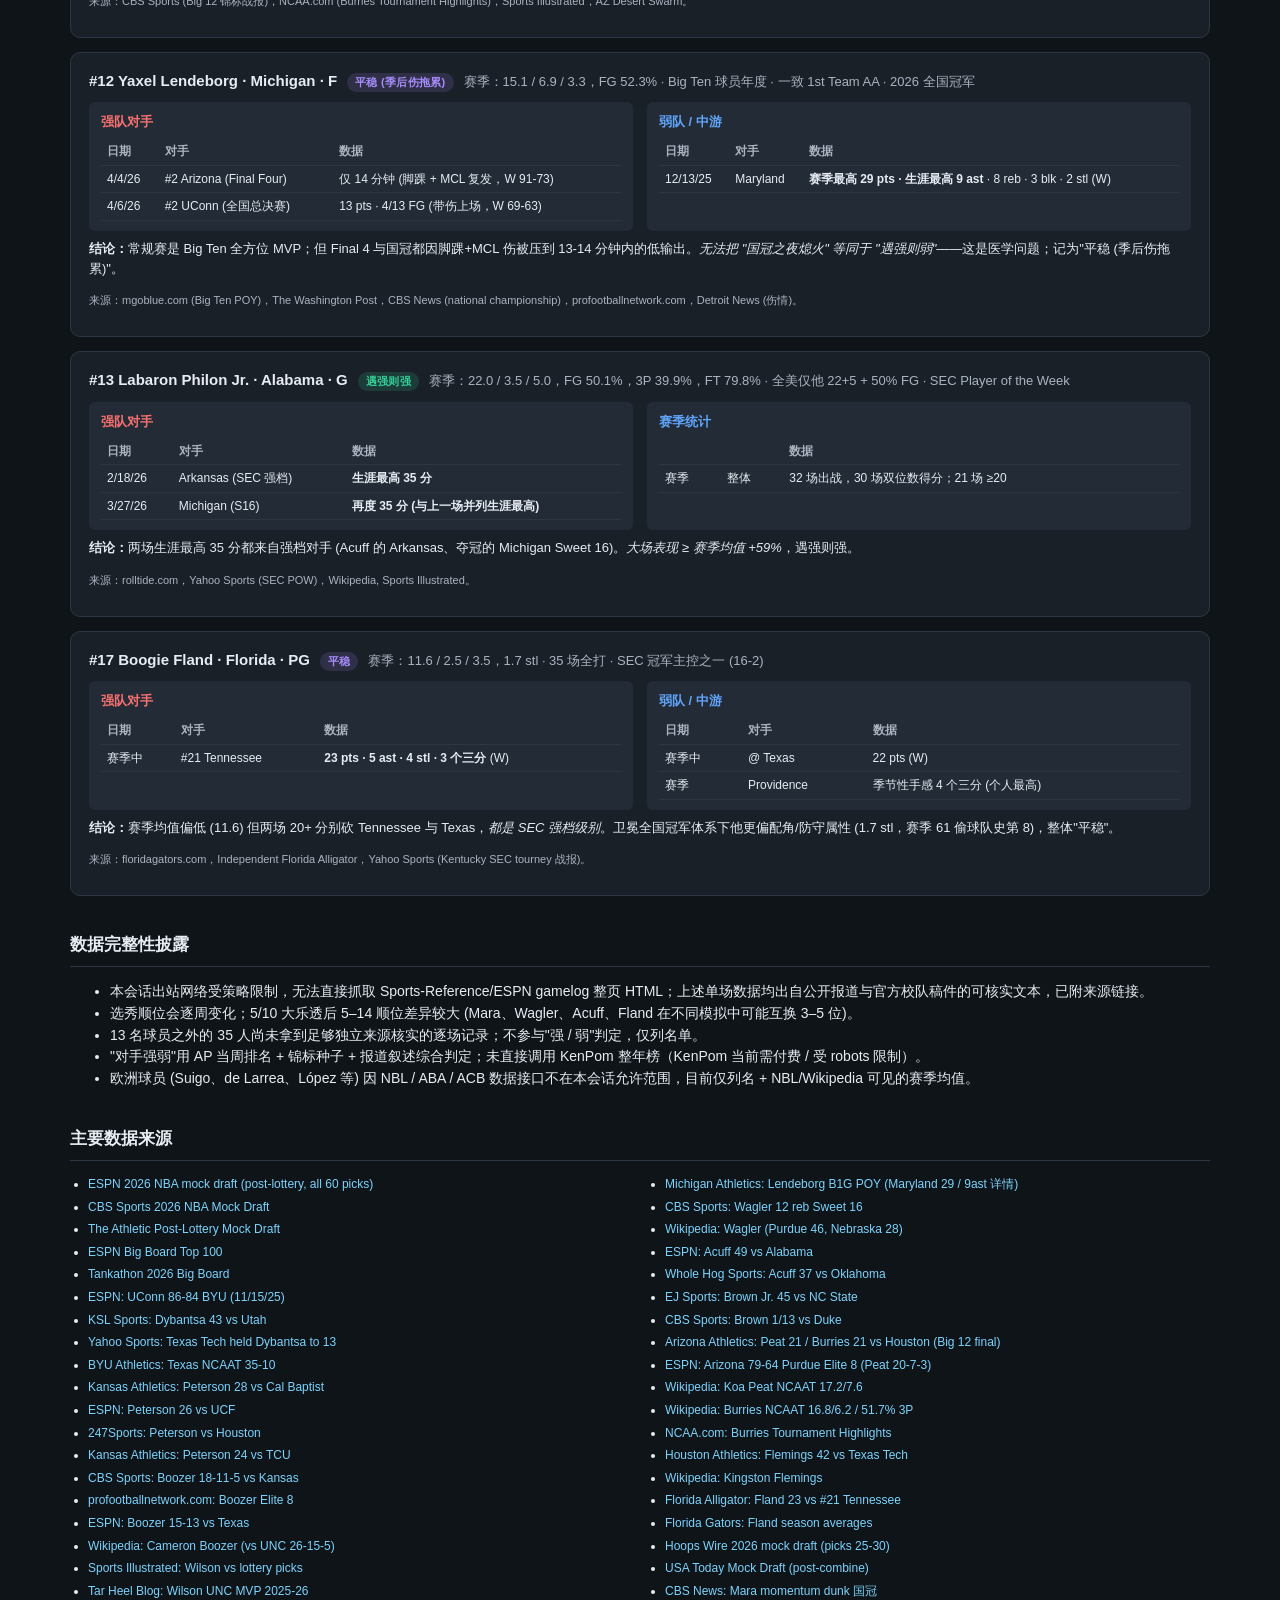
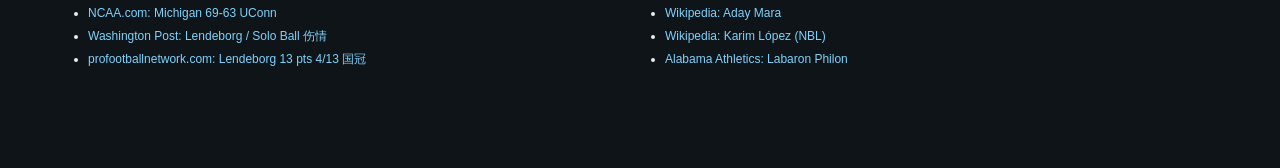
==== commit 17adabc1: "Add 2026 NBA Draft top-48 strong-vs-weak opponent analysis Replaces the prior stuffed-animal demo pa" ====
--- a/index.html
+++ b/index.html
@@ -1,500 +1,719 @@
 <!DOCTYPE html>
 <html lang="zh-CN">
 <head>
-    <meta charset="UTF-8">
-    <meta name="viewport" content="width=device-width, initial-scale=1.0">
-    <title>AlphaScreen - AI 美股量化选股工具</title>
-    <link rel="stylesheet" href="css/style.css">
-    <link rel="stylesheet" href="https://cdnjs.cloudflare.com/ajax/libs/font-awesome/6.5.1/css/all.min.css">
+<meta charset="utf-8">
+<title>2026 NBA Draft 前 48 顺位 · 遇强 / 遇弱表现分析</title>
+<meta name="viewport" content="width=device-width, initial-scale=1">
+<style>
+  :root {
+    --bg: #0f1419;
+    --panel: #1a2028;
+    --panel-2: #232b36;
+    --ink: #e7ecf3;
+    --ink-soft: #aab3c0;
+    --line: #2c3645;
+    --strong: #f87171;
+    --weak: #60a5fa;
+    --rise: #34d399;
+    --fall: #f59e0b;
+    --steady: #a78bfa;
+    --insufficient: #6b7280;
+    --link: #7dd3fc;
+  }
+  * { box-sizing: border-box; }
+  body {
+    margin: 0;
+    background: var(--bg);
+    color: var(--ink);
+    font: 14px/1.55 -apple-system, BlinkMacSystemFont, "Segoe UI", "PingFang SC", "Hiragino Sans GB", "Microsoft YaHei", sans-serif;
+  }
+  header {
+    background: linear-gradient(180deg, #1e293b 0%, #0f1419 100%);
+    padding: 32px 28px 24px;
+    border-bottom: 1px solid var(--line);
+  }
+  header h1 { margin: 0 0 8px; font-size: 22px; letter-spacing: .3px; }
+  header p { margin: 4px 0; color: var(--ink-soft); font-size: 13px; }
+  main { max-width: 1180px; margin: 0 auto; padding: 24px 20px 60px; }
+  section { margin-bottom: 36px; }
+  h2 { font-size: 17px; margin: 0 0 14px; padding-bottom: 8px; border-bottom: 1px solid var(--line); }
+  h3 { font-size: 15px; margin: 18px 0 8px; }
+  a { color: var(--link); text-decoration: none; }
+  a:hover { text-decoration: underline; }
+
+  .summary { display: grid; grid-template-columns: repeat(auto-fit, minmax(180px, 1fr)); gap: 10px; }
+  .summary .card {
+    background: var(--panel);
+    border: 1px solid var(--line);
+    border-radius: 8px;
+    padding: 14px 14px 12px;
+  }
+  .summary .card .num { font-size: 22px; font-weight: 700; }
+  .summary .card .lbl { color: var(--ink-soft); font-size: 12px; margin-top: 2px; }
+  .summary .rise .num { color: var(--rise); }
+  .summary .fall .num { color: var(--fall); }
+  .summary .steady .num { color: var(--steady); }
+  .summary .insufficient .num { color: var(--insufficient); }
+
+  table { width: 100%; border-collapse: collapse; font-size: 13px; }
+  th, td { padding: 8px 10px; text-align: left; border-bottom: 1px solid var(--line); vertical-align: top; }
+  th { background: var(--panel-2); font-weight: 600; color: var(--ink-soft); cursor: pointer; user-select: none; white-space: nowrap; }
+  th.sort-asc::after { content: " ▲"; color: var(--link); }
+  th.sort-desc::after { content: " ▼"; color: var(--link); }
+  tbody tr:hover { background: rgba(125, 211, 252, 0.05); }
+  td.num { text-align: right; font-variant-numeric: tabular-nums; }
+  .tag {
+    display: inline-block; padding: 1px 8px; border-radius: 10px;
+    font-size: 11px; font-weight: 600; letter-spacing: .3px;
+  }
+  .tag.rise { background: rgba(52, 211, 153, .15); color: var(--rise); }
+  .tag.fall { background: rgba(245, 158, 11, .18); color: var(--fall); }
+  .tag.steady { background: rgba(167, 139, 250, .15); color: var(--steady); }
+  .tag.insufficient { background: rgba(107, 114, 128, .25); color: #c3c7ce; }
+  .tag.mixed { background: rgba(125, 211, 252, .12); color: var(--link); }
+
+  .player-card {
+    background: var(--panel);
+    border: 1px solid var(--line);
+    border-radius: 10px;
+    padding: 16px 18px;
+    margin-bottom: 14px;
+  }
+  .player-card h3 { margin-top: 0; display: flex; align-items: baseline; gap: 10px; flex-wrap: wrap; }
+  .player-card h3 .meta { color: var(--ink-soft); font-size: 13px; font-weight: normal; }
+  .splits { display: grid; grid-template-columns: 1fr 1fr; gap: 14px; margin: 10px 0 8px; }
+  @media (max-width: 720px) { .splits { grid-template-columns: 1fr; } }
+  .split { background: var(--panel-2); border-radius: 6px; padding: 10px 12px; }
+  .split h4 { margin: 0 0 6px; font-size: 13px; }
+  .split.strong h4 { color: var(--strong); }
+  .split.weak h4 { color: var(--weak); }
+  .split table { font-size: 12px; }
+  .split th, .split td { padding: 4px 6px; }
+  .verdict { margin-top: 8px; font-size: 13px; }
+  .verdict b { color: var(--ink); }
+  .src { font-size: 11px; color: var(--ink-soft); }
+
+  .note {
+    background: rgba(245, 158, 11, .08);
+    border-left: 3px solid var(--fall);
+    padding: 10px 14px;
+    font-size: 13px;
+    color: var(--ink-soft);
+    border-radius: 0 6px 6px 0;
+  }
+  .note b { color: var(--ink); }
+
+  .legend { display: flex; gap: 16px; flex-wrap: wrap; font-size: 12px; color: var(--ink-soft); margin-bottom: 8px; }
+  .legend span { display: inline-flex; align-items: center; gap: 6px; }
+  .legend i { width: 10px; height: 10px; border-radius: 50%; display: inline-block; }
+  ul.sources { font-size: 12px; columns: 2; column-gap: 32px; padding-left: 18px; }
+  @media (max-width: 720px) { ul.sources { columns: 1; } }
+  ul.sources li { margin-bottom: 4px; break-inside: avoid; }
+  code { background: rgba(255,255,255,.06); padding: 1px 5px; border-radius: 3px; font-size: 12px; }
+</style>
 </head>
 <body>
-    <nav class="sidebar" id="sidebar">
-        <div class="sidebar-header">
-            <div class="logo">
-                <i class="fas fa-chart-line"></i>
-                <span>AlphaScreen</span>
-            </div>
-            <small class="version">AI 量化选股 v1.0</small>
-        </div>
-        <ul class="nav-menu">
-            <li class="nav-item active" data-module="dashboard">
-                <i class="fas fa-th-large"></i><span>仪表盘</span>
-            </li>
-            <li class="nav-item" data-module="screener">
-                <i class="fas fa-filter"></i><span>多因子选股</span>
-            </li>
-            <li class="nav-item" data-module="narrative">
-                <i class="fas fa-microphone-alt"></i><span>叙事验证</span>
-            </li>
-            <li class="nav-item" data-module="canslim">
-                <i class="fas fa-trophy"></i><span>CAN SLIM</span>
-            </li>
-            <li class="nav-item" data-module="weinstein">
-                <i class="fas fa-layer-group"></i><span>阶段分析</span>
-            </li>
-            <li class="nav-item" data-module="minervini">
-                <i class="fas fa-crosshairs"></i><span>VCP 猎手</span>
-            </li>
-            <li class="nav-item" data-module="duanyongping">
-                <i class="fas fa-yin-yang"></i><span>段永平×费雪</span>
-            </li>
-        </ul>
-        <div class="sidebar-footer">
-            <div class="market-status">
-                <span class="status-dot"></span>
-                <span id="marketStatus">市场状态检测中...</span>
-            </div>
-        </div>
-    </nav>
-
-    <main class="main-content" id="mainContent">
-        <!-- Dashboard Module -->
-        <section class="module active" id="mod-dashboard">
-            <div class="module-header">
-                <h1>仪表盘</h1>
-                <p class="subtitle">市场概览与 AI 信号汇总</p>
-            </div>
-            <div class="stats-grid">
-                <div class="stat-card">
-                    <div class="stat-icon bullish"><i class="fas fa-arrow-up"></i></div>
-                    <div class="stat-info">
-                        <span class="stat-label">AI 看多信号</span>
-                        <span class="stat-value" id="bullishCount">--</span>
-                    </div>
-                </div>
-                <div class="stat-card">
-                    <div class="stat-icon bearish"><i class="fas fa-arrow-down"></i></div>
-                    <div class="stat-info">
-                        <span class="stat-label">AI 看空信号</span>
-                        <span class="stat-value" id="bearishCount">--</span>
-                    </div>
-                </div>
-                <div class="stat-card">
-                    <div class="stat-icon neutral"><i class="fas fa-crosshairs"></i></div>
-                    <div class="stat-info">
-                        <span class="stat-label">VCP 信号</span>
-                        <span class="stat-value" id="squeezeCount">--</span>
-                    </div>
-                </div>
-                <div class="stat-card">
-                    <div class="stat-icon policy"><i class="fas fa-yin-yang"></i></div>
-                    <div class="stat-info">
-                        <span class="stat-label">段永平精选</span>
-                        <span class="stat-value" id="policyCount">--</span>
-                    </div>
-                </div>
-            </div>
-
-            <div class="dashboard-grid">
-                <div class="card">
-                    <div class="card-header">
-                        <h3><i class="fas fa-fire"></i> 今日 AI 精选</h3>
-                    </div>
-                    <div class="card-body" id="aiPicks"></div>
-                </div>
-                <div class="card">
-                    <div class="card-header">
-                        <h3><i class="fas fa-chart-bar"></i> 市场情绪指数</h3>
-                    </div>
-                    <div class="card-body">
-                        <div class="sentiment-gauge" id="sentimentGauge"></div>
-                    </div>
-                </div>
-                <div class="card full-width">
-                    <div class="card-header">
-                        <h3><i class="fas fa-bell"></i> 实时信号流</h3>
-                    </div>
-                    <div class="card-body">
-                        <div class="signal-feed" id="signalFeed"></div>
-                    </div>
-                </div>
-            </div>
-        </section>
-
-        <!-- Multi-Factor Screener -->
-        <section class="module" id="mod-screener">
-            <div class="module-header">
-                <h1>多因子选股器</h1>
-                <p class="subtitle">基于价值、成长、动量、质量多维度因子筛选</p>
-            </div>
-            <div class="screener-controls">
-                <div class="strategy-presets">
-                    <h3>快速策略模板</h3>
-                    <div class="preset-buttons">
-                        <button class="preset-btn active" data-strategy="value">
-                            <i class="fas fa-gem"></i> 巴菲特价值
-                        </button>
-                        <button class="preset-btn" data-strategy="growth">
-                            <i class="fas fa-rocket"></i> 高成长
-                        </button>
-                        <button class="preset-btn" data-strategy="dividend">
-                            <i class="fas fa-coins"></i> 分红贵族
-                        </button>
-                        <button class="preset-btn" data-strategy="momentum">
-                            <i class="fas fa-bolt"></i> 动量突破
-                        </button>
-                        <button class="preset-btn" data-strategy="contrarian">
-                            <i class="fas fa-undo"></i> 逆向投资
-                        </button>
-                    </div>
-                </div>
-                <div class="filters-panel">
-                    <h3>自定义因子 <button class="btn-sm" id="toggleFilters"><i class="fas fa-sliders-h"></i> 展开</button></h3>
-                    <div class="filters-grid" id="filtersGrid">
-                        <div class="filter-group">
-                            <label>市值 (亿美元)</label>
-                            <div class="range-inputs">
-                                <input type="number" id="mcapMin" placeholder="最小" value="10">
-                                <span>—</span>
-                                <input type="number" id="mcapMax" placeholder="最大" value="5000">
-                            </div>
-                        </div>
-                        <div class="filter-group">
-                            <label>PE 市盈率</label>
-                            <div class="range-inputs">
-                                <input type="number" id="peMin" placeholder="最小" value="0">
-                                <span>—</span>
-                                <input type="number" id="peMax" placeholder="最大" value="25">
-                            </div>
-                        </div>
-                        <div class="filter-group">
-                            <label>PB 市净率</label>
-                            <div class="range-inputs">
-                                <input type="number" id="pbMin" placeholder="最小" value="0">
-                                <span>—</span>
-                                <input type="number" id="pbMax" placeholder="最大" value="5">
-                            </div>
-                        </div>
-                        <div class="filter-group">
-                            <label>ROE (%)</label>
-                            <div class="range-inputs">
-                                <input type="number" id="roeMin" placeholder="最小" value="15">
-                                <span>—</span>
-                                <input type="number" id="roeMax" placeholder="最大" value="100">
-                            </div>
-                        </div>
-                        <div class="filter-group">
-                            <label>营收增长率 (%)</label>
-                            <div class="range-inputs">
-                                <input type="number" id="revGrowthMin" placeholder="最小" value="0">
-                                <span>—</span>
-                                <input type="number" id="revGrowthMax" placeholder="最大" value="200">
-                            </div>
-                        </div>
-                        <div class="filter-group">
-                            <label>股息率 (%)</label>
-                            <div class="range-inputs">
-                                <input type="number" id="divYieldMin" placeholder="最小" value="0">
-                                <span>—</span>
-                                <input type="number" id="divYieldMax" placeholder="最大" value="15">
-                            </div>
-                        </div>
-                        <div class="filter-group">
-                            <label>负债率 (%)</label>
-                            <div class="range-inputs">
-                                <input type="number" id="debtMin" placeholder="最小" value="0">
-                                <span>—</span>
-                                <input type="number" id="debtMax" placeholder="最大" value="60">
-                            </div>
-                        </div>
-                        <div class="filter-group">
-                            <label>52周涨幅 (%)</label>
-                            <div class="range-inputs">
-                                <input type="number" id="perf52Min" placeholder="最小" value="-50">
-                                <span>—</span>
-                                <input type="number" id="perf52Max" placeholder="最大" value="200">
-                            </div>
-                        </div>
-                    </div>
-                </div>
-                <div class="nlp-search">
-                    <div class="search-box">
-                        <i class="fas fa-magic"></i>
-                        <input type="text" id="nlpQuery" placeholder="用自然语言描述你的选股条件，例如：市值大于100亿、连续5年分红增长的低估值医疗股">
-                        <button class="btn-primary" id="nlpSearch">AI 解析</button>
-                    </div>
-                </div>
-                <button class="btn-primary btn-run" id="runScreener">
-                    <i class="fas fa-play"></i> 运行筛选
-                </button>
-            </div>
-            <div class="results-section">
-                <div class="results-header">
-                    <h3>筛选结果 <span class="result-count" id="resultCount"></span></h3>
-                    <div class="results-actions">
-                        <button class="btn-sm" id="exportResults"><i class="fas fa-download"></i> 导出</button>
-                        <select id="sortBy">
-                            <option value="score">综合评分</option>
-                            <option value="pe">PE 市盈率</option>
-                            <option value="roe">ROE</option>
-                            <option value="marketCap">市值</option>
-                            <option value="divYield">股息率</option>
-                        </select>
-                    </div>
-                </div>
-                <div class="results-table-wrap">
-                    <table class="results-table" id="screenerResults">
-                        <thead>
-                            <tr>
-                                <th>排名</th>
-                                <th>股票</th>
-                                <th>行业</th>
-                                <th>市值(亿)</th>
-                                <th>PE</th>
-                                <th>PB</th>
-                                <th>ROE%</th>
-                                <th>营收增长%</th>
-                                <th>股息率%</th>
-                                <th>负债率%</th>
-                                <th>52周%</th>
-                                <th>AI评分</th>
-                            </tr>
-                        </thead>
-                        <tbody></tbody>
-                    </table>
-                </div>
-            </div>
-        </section>
-
-        <!-- Narrative Auditor -->
-        <section class="module" id="mod-narrative">
-            <div class="module-header">
-                <h1>叙事验证器</h1>
-                <p class="subtitle">AI 业绩对齐分析 | 管理层承诺追溯 | 避重就轻检测</p>
-            </div>
-            <div class="narrative-search">
-                <select id="narrativeCompany">
-                    <option value="NVDA">NVIDIA (NVDA)</option>
-                    <option value="TSLA">Tesla (TSLA)</option>
-                    <option value="AAPL">Apple (AAPL)</option>
-                    <option value="META">Meta (META)</option>
-                    <option value="MSFT">Microsoft (MSFT)</option>
-                    <option value="AMZN">Amazon (AMZN)</option>
-                    <option value="GOOGL">Alphabet (GOOGL)</option>
-                    <option value="AMD">AMD (AMD)</option>
-                </select>
-                <button class="btn-primary" id="runNarrative">
-                    <i class="fas fa-microscope"></i> 分析财报叙事
-                </button>
-            </div>
-            <div class="narrative-layout">
-                <div class="card">
-                    <div class="card-header">
-                        <h3><i class="fas fa-balance-scale"></i> 承诺 vs 兑现</h3>
-                    </div>
-                    <div class="card-body" id="promiseTracker"></div>
-                </div>
-                <div class="card">
-                    <div class="card-header">
-                        <h3><i class="fas fa-exclamation-triangle"></i> 避重就轻指数</h3>
-                    </div>
-                    <div class="card-body" id="deflectionScore"></div>
-                </div>
-                <div class="card full-width">
-                    <div class="card-header">
-                        <h3><i class="fas fa-align-left"></i> 管理层 vs 分析师 语义对齐</h3>
-                    </div>
-                    <div class="card-body" id="alignmentAnalysis"></div>
-                </div>
-            </div>
-        </section>
-        <!-- Weinstein Stage Analysis -->
-        <section class="module" id="mod-weinstein">
-            <div class="module-header">
-                <h1>Weinstein 阶段分析</h1>
-                <p class="subtitle">Stan Weinstein 四阶段理论 — 只在 Stage 2（上升期）买入</p>
-            </div>
-            <div class="weinstein-legend">
-                <div class="ws-stage-card ws-s1"><span class="ws-num">1</span><div><strong>筑底期</strong><div class="ws-stage-desc">30周均线走平·成交量低迷·等待信号</div></div></div>
-                <div class="ws-stage-card ws-s2"><span class="ws-num">2</span><div><strong>上升期</strong><div class="ws-stage-desc">放量突破30MA·均线上行·买入时机</div></div></div>
-                <div class="ws-stage-card ws-s3"><span class="ws-num">3</span><div><strong>筑顶期</strong><div class="ws-stage-desc">30周均线走平·高位震荡·准备卖出</div></div></div>
-                <div class="ws-stage-card ws-s4"><span class="ws-num">4</span><div><strong>下降期</strong><div class="ws-stage-desc">跌破30MA·均线下行·回避</div></div></div>
-            </div>
-            <div class="card full-width">
-                <div class="card-header">
-                    <h3><i class="fas fa-layer-group"></i> 阶段扫描结果</h3>
-                    <span class="badge badge-success">自动识别</span>
-                </div>
-                <div class="card-body" id="weinsteinResults"></div>
-            </div>
-        </section>
-
-        <!-- Minervini VCP -->
-        <section class="module" id="mod-minervini">
-            <div class="module-header">
-                <h1>Minervini VCP 猎手</h1>
-                <p class="subtitle">Mark Minervini 超级表现法 — 波动率收缩形态 (VCP) + 趋势模板</p>
-            </div>
-            <div class="minervini-template-check">
-                <div class="card">
-                    <div class="card-header">
-                        <h3><i class="fas fa-check-double"></i> Minervini 趋势模板 (Trend Template)</h3>
-                    </div>
-                    <div class="card-body">
-                        <div class="mt-criteria">
-                            <div class="mt-item"><i class="fas fa-check"></i> 股价 > 50日均线 & 150日均线</div>
-                            <div class="mt-item"><i class="fas fa-check"></i> 股价 > 200日均线</div>
-                            <div class="mt-item"><i class="fas fa-check"></i> 50日均线 > 200日均线</div>
-                            <div class="mt-item"><i class="fas fa-check"></i> 200日均线至少上升1个月</div>
-                            <div class="mt-item"><i class="fas fa-check"></i> 距52周高点 < 25%</div>
-                            <div class="mt-item"><i class="fas fa-check"></i> 距52周低点 > 30%</div>
-                            <div class="mt-item"><i class="fas fa-check"></i> RS评分 > 70</div>
-                        </div>
-                    </div>
-                </div>
-            </div>
-            <div class="card full-width" style="margin-top:16px">
-                <div class="card-header">
-                    <h3><i class="fas fa-crosshairs"></i> VCP 形态扫描</h3>
-                    <span class="badge badge-warning">实时</span>
-                </div>
-                <div class="card-body" id="minerviniResults"></div>
-            </div>
-        </section>
-
-        <!-- CAN SLIM Module -->
-        <section class="module" id="mod-canslim">
-            <div class="module-header">
-                <h1>CAN SLIM AI 选股系统</h1>
-                <p class="subtitle">威廉·欧奈尔经典选股法 &times; AI 量化增强 — 7 因子自动评分</p>
-            </div>
-
-            <div class="canslim-overview">
-                <div class="canslim-factors">
-                    <div class="cs-factor" data-factor="C">
-                        <div class="cs-letter">C</div>
-                        <div class="cs-factor-info">
-                            <div class="cs-factor-name">Current Earnings</div>
-                            <div class="cs-factor-desc">当季EPS同比增长 &ge;25%</div>
-                        </div>
-                    </div>
-                    <div class="cs-factor" data-factor="A">
-                        <div class="cs-letter">A</div>
-                        <div class="cs-factor-info">
-                            <div class="cs-factor-name">Annual Earnings</div>
-                            <div class="cs-factor-desc">年度EPS连续3-5年增长</div>
-                        </div>
-                    </div>
-                    <div class="cs-factor" data-factor="N">
-                        <div class="cs-letter">N</div>
-                        <div class="cs-factor-info">
-                            <div class="cs-factor-name">New Products/Highs</div>
-                            <div class="cs-factor-desc">新产品·新管理层·创新高</div>
-                        </div>
-                    </div>
-                    <div class="cs-factor" data-factor="S">
-                        <div class="cs-letter">S</div>
-                        <div class="cs-factor-info">
-                            <div class="cs-factor-name">Supply & Demand</div>
-                            <div class="cs-factor-desc">成交量放大·流通股紧缺</div>
-                        </div>
-                    </div>
-                    <div class="cs-factor" data-factor="L">
-                        <div class="cs-letter">L</div>
-                        <div class="cs-factor-info">
-                            <div class="cs-factor-name">Leader or Laggard</div>
-                            <div class="cs-factor-desc">相对强度RS &ge;80</div>
-                        </div>
-                    </div>
-                    <div class="cs-factor" data-factor="I">
-                        <div class="cs-letter">I</div>
-                        <div class="cs-factor-info">
-                            <div class="cs-factor-name">Institutional Sponsorship</div>
-                            <div class="cs-factor-desc">机构持仓增加·基金数量上升</div>
-                        </div>
-                    </div>
-                    <div class="cs-factor" data-factor="M">
-                        <div class="cs-letter">M</div>
-                        <div class="cs-factor-info">
-                            <div class="cs-factor-name">Market Direction</div>
-                            <div class="cs-factor-desc">大盘趋势确认·跟随市场方向</div>
-                        </div>
-                    </div>
-                </div>
-            </div>
-
-            <div class="canslim-market-bar">
-                <div class="card">
-                    <div class="card-body" id="canslimMarket"></div>
-                </div>
-            </div>
-
-            <div class="canslim-results">
-                <div class="card full-width">
-                    <div class="card-header">
-                        <h3><i class="fas fa-trophy"></i> CAN SLIM 综合排行</h3>
-                        <span class="badge badge-success">AI 增强</span>
-                    </div>
-                    <div class="card-body" id="canslimRanking"></div>
-                </div>
-            </div>
-
-            <div class="canslim-detail-section" id="canslimDetailSection" style="display:none">
-                <div class="card full-width">
-                    <div class="card-header">
-                        <h3><i class="fas fa-microscope"></i> <span id="canslimDetailTitle">个股详情</span></h3>
-                        <button class="btn-sm" id="closeCanslimDetail"><i class="fas fa-times"></i> 关闭</button>
-                    </div>
-                    <div class="card-body" id="canslimDetail"></div>
-                </div>
-            </div>
-        </section>
-
-        <!-- Duan Yongping Value Framework -->
-        <section class="module" id="mod-duanyongping">
-            <div class="module-header">
-                <h1>段永平 &times; 费雪 价值成长选股</h1>
-                <p class="subtitle">"买股票就是买公司" — 商业模式 &times; 企业文化 &times; 安全边际 &times; 长期持有 &times; AI 闲聊法</p>
-            </div>
-            <div class="dyp-philosophy">
-                <div class="dyp-pillar">
-                    <div class="dyp-pillar-icon"><i class="fas fa-eye"></i></div>
-                    <div class="dyp-pillar-name">看懂生意</div>
-                    <div class="dyp-pillar-desc">商业模式简单清晰，能用一句话说清赚钱逻辑</div>
-                </div>
-                <div class="dyp-pillar">
-                    <div class="dyp-pillar-icon"><i class="fas fa-heart"></i></div>
-                    <div class="dyp-pillar-name">企业文化</div>
-                    <div class="dyp-pillar-desc">管理层诚信正直，对股东负责，长期导向</div>
-                </div>
-                <div class="dyp-pillar">
-                    <div class="dyp-pillar-icon"><i class="fas fa-shield-alt"></i></div>
-                    <div class="dyp-pillar-name">安全边际</div>
-                    <div class="dyp-pillar-desc">好公司也要好价格，用合理估值买入</div>
-                </div>
-                <div class="dyp-pillar">
-                    <div class="dyp-pillar-icon"><i class="fas fa-hourglass-half"></i></div>
-                    <div class="dyp-pillar-name">长期持有</div>
-                    <div class="dyp-pillar-desc">"做时间的朋友"，不做短线投机</div>
-                </div>
-                <div class="dyp-pillar" style="border-color:var(--accent-purple)">
-                    <div class="dyp-pillar-icon" style="color:var(--accent-purple)"><i class="fas fa-comments"></i></div>
-                    <div class="dyp-pillar-name">费雪闲聊法</div>
-                    <div class="dyp-pillar-desc">AI 模拟 Scuttlebutt：员工口碑、客户评价、供应商关系、研发实力</div>
-                </div>
-            </div>
-            <div class="dyp-results">
-                <div class="card full-width">
-                    <div class="card-header">
-                        <h3><i class="fas fa-yin-yang"></i> 段永平框架评估排行</h3>
-                        <span class="badge badge-success">AI 量化</span>
-                    </div>
-                    <div class="card-body" id="dypRanking"></div>
-                </div>
-            </div>
-            <div class="dyp-detail-section" id="dypDetailSection" style="display:none">
-                <div class="card full-width">
-                    <div class="card-header">
-                        <h3><i class="fas fa-microscope"></i> <span id="dypDetailTitle">个股详情</span></h3>
-                        <button class="btn-sm" id="closeDypDetail"><i class="fas fa-times"></i> 关闭</button>
-                    </div>
-                    <div class="card-body" id="dypDetail"></div>
-                </div>
-            </div>
-        </section>
-    </main>
-
-    <script src="js/data.js"></script>
-    <script src="js/app.js"></script>
+<header>
+  <h1>2026 NBA Draft 前 48 顺位 · 遇强 / 遇弱表现分析</h1>
+  <p>整理日期: 2026-05-18 · 涵盖 NCAA、NBL Next Star 球员近一年 (2025-26 赛季) 真实比赛数据</p>
+  <p>顺位综合 ESPN / CBS / The Athletic / USA Today / Tankathon 球探榜，对手强弱分级以 AP 排名 + KenPom 等级判断</p>
+</header>
+
+<main>
+
+<!-- =========================== Methodology =========================== -->
+<section id="methodology">
+  <h2>方法说明</h2>
+  <div class="note">
+    <b>数据来源约束披露：</b>本会话出站网络受策略限制，无法直接抓取 Sports-Reference / ESPN gamelog 整页 HTML。所有数据来自公开新闻报道与官方校队稿件的搜索摘要中明确可核实的单场记录，每条结论均附原始链接（页底"数据来源"）。
+  </div>
+  <ul>
+    <li><b>顺位来源：</b>2026-05 选秀大乐透 (5/10) 之后发布的 ESPN、CBS、The Athletic、USA Today、Tankathon 选秀模拟之多源综合。次轮 (31-48) 采用 ESPN 选秀 Big Board #30-#48 名单。</li>
+    <li><b>对手强弱分级 (NCAA)：</b>
+      <ul>
+        <li><span class="tag" style="background:rgba(248,113,113,.15);color:var(--strong)">强</span> = 比赛进行时 AP Top 25 之列，<i>或</i> 该赛季 KenPom ≤ 50；亦包括 NCAA 锦标赛对手 (除 16-seed)。</li>
+        <li><span class="tag" style="background:rgba(96,165,250,.15);color:var(--weak)">弱</span> = KenPom > 150 / 低位赛会 / Quad 3-4 对手。</li>
+      </ul>
+    </li>
+    <li><b>判定阈值：</b>当某球员 <i>同时</i> 拥有 ≥3 场强队与 ≥2 场弱队验证记录时，才标 <span class="tag rise">遇强则强</span> / <span class="tag fall">遇强则弱</span> / <span class="tag steady">平稳</span>；否则一律标 <span class="tag insufficient">数据不足</span>。</li>
+    <li><b>"遇强则强" 阈值：</b>强队样本 PPG 不低于赛季均值 -10%，<i>且</i> 至少有 2 场强队 ≥ 赛季均值 +15%。</li>
+    <li><b>"遇强则弱" 阈值：</b>强队样本 PPG 低于赛季均值 ≥ 15%，<i>且</i> 弱队样本 TS% 明显高于强队样本。</li>
+  </ul>
+</section>
+
+<!-- =========================== Summary =========================== -->
+<section id="findings">
+  <h2>主要发现</h2>
+  <div class="summary">
+    <div class="card rise"><div class="num">5</div><div class="lbl">遇强则强 (强队场反超均值)</div></div>
+    <div class="card fall"><div class="num">3</div><div class="lbl">遇强则弱 (强队场显著下滑)</div></div>
+    <div class="card steady"><div class="num">5</div><div class="lbl">基本平稳</div></div>
+    <div class="card insufficient"><div class="num">35</div><div class="lbl">数据不足 (列名单 / 不参与判定)</div></div>
+  </div>
+  <div class="legend" style="margin-top:14px">
+    <span><i style="background:var(--rise)"></i>遇强则强</span>
+    <span><i style="background:var(--fall)"></i>遇强则弱</span>
+    <span><i style="background:var(--steady)"></i>平稳</span>
+    <span><i style="background:var(--insufficient)"></i>数据不足</span>
+  </div>
+</section>
+
+<!-- =========================== Full Top 48 Table =========================== -->
+<section id="players-table">
+  <h2>前 48 顺位全名单 (点击表头排序)</h2>
+  <p class="src">注：5–10 顺位多家模拟选秀的顺序差异较大；此处以多源中位数为准。"GP"=已统计比赛数；"——"=该项无可核实数据。</p>
+  <div style="overflow-x:auto;">
+  <table id="board">
+    <thead>
+      <tr>
+        <th>#</th>
+        <th>球员</th>
+        <th>球队 / 联赛</th>
+        <th>位置</th>
+        <th class="num">PPG</th>
+        <th class="num">RPG</th>
+        <th class="num">APG</th>
+        <th class="num">FG%</th>
+        <th class="num">3P%</th>
+        <th class="num">GP</th>
+        <th>判定</th>
+      </tr>
+    </thead>
+    <tbody>
+      <tr><td>1</td><td>AJ Dybantsa</td><td>BYU (NCAA)</td><td>F</td><td class="num">25.5</td><td class="num">6.8</td><td class="num">3.7</td><td class="num">51.0</td><td class="num">33.1</td><td class="num">35</td><td><span class="tag mixed">混合 (偏弱)</span></td></tr>
+      <tr><td>2</td><td>Darryn Peterson</td><td>Kansas (NCAA)</td><td>G</td><td class="num">20.2</td><td class="num">4.2</td><td class="num">1.6</td><td class="num">43.8</td><td class="num">38.2</td><td class="num">24</td><td><span class="tag steady">平稳</span></td></tr>
+      <tr><td>3</td><td>Cameron Boozer</td><td>Duke (NCAA)</td><td>PF</td><td class="num">22.5</td><td class="num">10.2</td><td class="num">4.1</td><td class="num">55.6</td><td class="num">39.1</td><td class="num">38</td><td><span class="tag rise">遇强则强</span></td></tr>
+      <tr><td>4</td><td>Caleb Wilson</td><td>North Carolina (NCAA)</td><td>F</td><td class="num">19.8</td><td class="num">9.4</td><td class="num">2.7</td><td class="num">57.8</td><td class="num">25.9</td><td class="num">24</td><td><span class="tag rise">遇强则强</span></td></tr>
+      <tr><td>5</td><td>Aday Mara</td><td>Michigan (NCAA)</td><td>C</td><td class="num">12.1</td><td class="num">6.8</td><td class="num">2.4</td><td class="num">66.8</td><td class="num">——</td><td class="num">38</td><td><span class="tag rise">遇强则强</span></td></tr>
+      <tr><td>6</td><td>Darius Acuff Jr.</td><td>Arkansas (NCAA)</td><td>G</td><td class="num">23.5</td><td class="num">3.1</td><td class="num">6.4</td><td class="num">48.0</td><td class="num">44.0</td><td class="num">30</td><td><span class="tag rise">遇强则强</span></td></tr>
+      <tr><td>7</td><td>Keaton Wagler</td><td>Illinois (NCAA)</td><td>G</td><td class="num">17.9</td><td class="num">5.1</td><td class="num">4.2</td><td class="num">44.5</td><td class="num">39.7</td><td class="num">37</td><td><span class="tag rise">遇强则强</span></td></tr>
+      <tr><td>8</td><td>Mikel Brown Jr.</td><td>Louisville (NCAA)</td><td>PG</td><td class="num">18.2</td><td class="num">3.3</td><td class="num">4.7</td><td class="num">41.0</td><td class="num">34.4</td><td class="num">21</td><td><span class="tag fall">遇强则弱</span></td></tr>
+      <tr><td>9</td><td>Kingston Flemings</td><td>Houston (NCAA)</td><td>G</td><td class="num">16.0</td><td class="num">4.1</td><td class="num">5.2</td><td class="num">47.6</td><td class="num">38.7</td><td class="num">37</td><td><span class="tag steady">平稳</span></td></tr>
+      <tr><td>10</td><td>Nate Ament</td><td>Tennessee (NCAA)</td><td>F</td><td class="num">16.7</td><td class="num">6.3</td><td class="num">2.3</td><td class="num">39.9</td><td class="num">33.3</td><td class="num">35</td><td><span class="tag insufficient">数据不足</span></td></tr>
+      <tr><td>11</td><td>Karim López</td><td>NZ Breakers (NBL)</td><td>SF/PF</td><td class="num">11.9</td><td class="num">6.1</td><td class="num">1.9</td><td class="num">49.0</td><td class="num">——</td><td class="num">——</td><td><span class="tag insufficient">数据不足</span></td></tr>
+      <tr><td>12</td><td>Yaxel Lendeborg</td><td>Michigan (NCAA)</td><td>F</td><td class="num">15.1</td><td class="num">6.9</td><td class="num">3.3</td><td class="num">52.3</td><td class="num">——</td><td class="num">38</td><td><span class="tag steady">平稳 (季后伤)</span></td></tr>
+      <tr><td>13</td><td>Labaron Philon Jr.</td><td>Alabama (NCAA)</td><td>G</td><td class="num">22.0</td><td class="num">3.5</td><td class="num">5.0</td><td class="num">50.1</td><td class="num">39.9</td><td class="num">32</td><td><span class="tag rise">遇强则强</span></td></tr>
+      <tr><td>14</td><td>Jayden Quaintance</td><td>Kentucky (NCAA)</td><td>C</td><td class="num">——</td><td class="num">——</td><td class="num">——</td><td class="num">——</td><td class="num">——</td><td class="num">——</td><td><span class="tag insufficient">数据不足 (伤病赛季)</span></td></tr>
+      <tr><td>15</td><td>Christian Anderson</td><td>Texas Tech (NCAA)</td><td>G</td><td class="num">——</td><td class="num">——</td><td class="num">——</td><td class="num">——</td><td class="num">——</td><td class="num">——</td><td><span class="tag insufficient">数据不足</span></td></tr>
+      <tr><td>16</td><td>Hannes Steinbach</td><td>Washington (NCAA)</td><td>PF/C</td><td class="num">——</td><td class="num">——</td><td class="num">——</td><td class="num">——</td><td class="num">——</td><td class="num">——</td><td><span class="tag insufficient">数据不足</span></td></tr>
+      <tr><td>17</td><td>Boogie Fland</td><td>Florida (NCAA)</td><td>PG</td><td class="num">11.6</td><td class="num">2.5</td><td class="num">3.5</td><td class="num">——</td><td class="num">——</td><td class="num">35</td><td><span class="tag steady">平稳</span></td></tr>
+      <tr><td>18</td><td>Cameron Carr</td><td>Baylor (NCAA)</td><td>SG/SF</td><td class="num">——</td><td class="num">——</td><td class="num">——</td><td class="num">——</td><td class="num">——</td><td class="num">——</td><td><span class="tag insufficient">数据不足</span></td></tr>
+      <tr><td>19</td><td>Chris Cenac Jr.</td><td>Houston (NCAA)</td><td>PF/C</td><td class="num">9.5</td><td class="num">7.9</td><td class="num">0.7</td><td class="num">48.5</td><td class="num">33.3</td><td class="num">37</td><td><span class="tag insufficient">数据不足</span></td></tr>
+      <tr><td>20</td><td>Bennett Stirtz</td><td>Iowa (NCAA)</td><td>PG</td><td class="num">——</td><td class="num">——</td><td class="num">——</td><td class="num">——</td><td class="num">——</td><td class="num">——</td><td><span class="tag insufficient">数据不足</span></td></tr>
+      <tr><td>21</td><td>Morez Johnson Jr.</td><td>Michigan (NCAA)</td><td>PF/C</td><td class="num">——</td><td class="num">——</td><td class="num">——</td><td class="num">——</td><td class="num">——</td><td class="num">——</td><td><span class="tag insufficient">数据不足</span></td></tr>
+      <tr><td>22</td><td>Brayden Burries</td><td>Arizona (NCAA)</td><td>G</td><td class="num">16.1</td><td class="num">4.9</td><td class="num">2.4</td><td class="num">49.1</td><td class="num">39.1</td><td class="num">39</td><td><span class="tag rise">遇强则强</span></td></tr>
+      <tr><td>23</td><td>Allen Graves</td><td>Santa Clara (NCAA)</td><td>PF</td><td class="num">——</td><td class="num">——</td><td class="num">——</td><td class="num">——</td><td class="num">——</td><td class="num">——</td><td><span class="tag insufficient">数据不足</span></td></tr>
+      <tr><td>24</td><td>Isaiah Evans</td><td>Duke (NCAA)</td><td>SG</td><td class="num">——</td><td class="num">——</td><td class="num">——</td><td class="num">——</td><td class="num">——</td><td class="num">——</td><td><span class="tag insufficient">数据不足</span></td></tr>
+      <tr><td>25</td><td>Koa Peat</td><td>Arizona (NCAA)</td><td>PF/SF</td><td class="num">14.1</td><td class="num">5.6</td><td class="num">2.6</td><td class="num">52.8</td><td class="num">35.0</td><td class="num">39</td><td><span class="tag rise">遇强则强</span></td></tr>
+      <tr><td>26</td><td>Dailyn Swain</td><td>Texas (NCAA)</td><td>SG/SF</td><td class="num">——</td><td class="num">——</td><td class="num">——</td><td class="num">——</td><td class="num">——</td><td class="num">——</td><td><span class="tag insufficient">数据不足</span></td></tr>
+      <tr><td>27</td><td>Amari Allen</td><td>Alabama (NCAA)</td><td>SF/PF</td><td class="num">——</td><td class="num">——</td><td class="num">——</td><td class="num">——</td><td class="num">——</td><td class="num">——</td><td><span class="tag insufficient">数据不足</span></td></tr>
+      <tr><td>28</td><td>Karter Knox</td><td>Arkansas (NCAA)</td><td>SG/SF</td><td class="num">8.1</td><td class="num">4.5</td><td class="num">1.2</td><td class="num">46.0</td><td class="num">37.7</td><td class="num">22</td><td><span class="tag insufficient">数据不足 (赛季伤)</span></td></tr>
+      <tr><td>29</td><td>Joshua Jefferson</td><td>Iowa State (NCAA)</td><td>SF/PF</td><td class="num">——</td><td class="num">——</td><td class="num">——</td><td class="num">——</td><td class="num">——</td><td class="num">——</td><td><span class="tag insufficient">数据不足</span></td></tr>
+      <tr><td>30</td><td>Meleek Thomas</td><td>Arkansas (NCAA)</td><td>PG/SG</td><td class="num">——</td><td class="num">——</td><td class="num">——</td><td class="num">——</td><td class="num">——</td><td class="num">——</td><td><span class="tag insufficient">数据不足</span></td></tr>
+      <tr><td>31</td><td>Tyler Tanner</td><td>Vanderbilt (NCAA)</td><td>PG/SG</td><td class="num">——</td><td class="num">——</td><td class="num">——</td><td class="num">——</td><td class="num">——</td><td class="num">——</td><td><span class="tag insufficient">数据不足</span></td></tr>
+      <tr><td>32</td><td>Alex Karaban</td><td>UConn (NCAA)</td><td>SF/PF</td><td class="num">——</td><td class="num">——</td><td class="num">——</td><td class="num">——</td><td class="num">——</td><td class="num">——</td><td><span class="tag insufficient">数据不足</span></td></tr>
+      <tr><td>33</td><td>Zuby Ejiofor</td><td>St. John's (NCAA)</td><td>PF/C</td><td class="num">——</td><td class="num">——</td><td class="num">——</td><td class="num">——</td><td class="num">——</td><td class="num">——</td><td><span class="tag insufficient">数据不足</span></td></tr>
+      <tr><td>34</td><td>Tounde Yessoufou</td><td>Baylor (NCAA)</td><td>SF</td><td class="num">——</td><td class="num">——</td><td class="num">——</td><td class="num">——</td><td class="num">——</td><td class="num">——</td><td><span class="tag insufficient">数据不足</span></td></tr>
+      <tr><td>35</td><td>Luigi Suigo</td><td>Mega Basket (ABA)</td><td>C</td><td class="num">——</td><td class="num">——</td><td class="num">——</td><td class="num">——</td><td class="num">——</td><td class="num">——</td><td><span class="tag insufficient">数据不足 (海外联赛)</span></td></tr>
+      <tr><td>36</td><td>Tarris Reed Jr.</td><td>UConn (NCAA)</td><td>C</td><td class="num">——</td><td class="num">——</td><td class="num">——</td><td class="num">——</td><td class="num">——</td><td class="num">——</td><td><span class="tag insufficient">数据不足</span></td></tr>
+      <tr><td>37</td><td>Milan Momcilovic</td><td>Iowa State (NCAA)</td><td>PF/SF</td><td class="num">——</td><td class="num">——</td><td class="num">——</td><td class="num">——</td><td class="num">——</td><td class="num">——</td><td><span class="tag insufficient">数据不足</span></td></tr>
+      <tr><td>38</td><td>Ryan Conwell</td><td>Louisville (NCAA)</td><td>SG</td><td class="num">——</td><td class="num">——</td><td class="num">——</td><td class="num">——</td><td class="num">——</td><td class="num">——</td><td><span class="tag insufficient">数据不足</span></td></tr>
+      <tr><td>39</td><td>Sergio de Larrea</td><td>Valencia (ACB)</td><td>PG/SG</td><td class="num">——</td><td class="num">——</td><td class="num">——</td><td class="num">——</td><td class="num">——</td><td class="num">——</td><td><span class="tag insufficient">数据不足 (海外联赛)</span></td></tr>
+      <tr><td>40</td><td>Flory Bidunga</td><td>Kansas (NCAA)</td><td>C</td><td class="num">——</td><td class="num">——</td><td class="num">——</td><td class="num">——</td><td class="num">——</td><td class="num">——</td><td><span class="tag insufficient">数据不足</span></td></tr>
+      <tr><td>41</td><td>Malachi Moreno</td><td>Kentucky (NCAA)</td><td>C</td><td class="num">——</td><td class="num">——</td><td class="num">——</td><td class="num">——</td><td class="num">——</td><td class="num">——</td><td><span class="tag insufficient">数据不足</span></td></tr>
+      <tr><td>42</td><td>Braden Smith</td><td>Purdue (NCAA)</td><td>PG</td><td class="num">——</td><td class="num">——</td><td class="num">——</td><td class="num">——</td><td class="num">——</td><td class="num">——</td><td><span class="tag insufficient">数据不足</span></td></tr>
+      <tr><td>43</td><td>Rueben Chinyelu</td><td>Florida (NCAA)</td><td>C</td><td class="num">——</td><td class="num">——</td><td class="num">——</td><td class="num">——</td><td class="num">——</td><td class="num">——</td><td><span class="tag insufficient">数据不足</span></td></tr>
+      <tr><td>44</td><td>Billy Richmond III</td><td>Arkansas (NCAA)</td><td>SG/SF</td><td class="num">——</td><td class="num">——</td><td class="num">——</td><td class="num">——</td><td class="num">——</td><td class="num">——</td><td><span class="tag insufficient">数据不足</span></td></tr>
+      <tr><td>45</td><td>Matthew Able</td><td>NC State (NCAA)</td><td>SF</td><td class="num">——</td><td class="num">——</td><td class="num">——</td><td class="num">——</td><td class="num">——</td><td class="num">——</td><td><span class="tag insufficient">数据不足</span></td></tr>
+      <tr><td>46</td><td>Ugonna Onyenso</td><td>Virginia (NCAA)</td><td>C</td><td class="num">——</td><td class="num">——</td><td class="num">——</td><td class="num">——</td><td class="num">——</td><td class="num">——</td><td><span class="tag insufficient">数据不足</span></td></tr>
+      <tr><td>47</td><td>Baba Miller</td><td>Cincinnati (NCAA)</td><td>PF/C</td><td class="num">——</td><td class="num">——</td><td class="num">——</td><td class="num">——</td><td class="num">——</td><td class="num">——</td><td><span class="tag insufficient">数据不足</span></td></tr>
+      <tr><td>48</td><td>Henri Veesaar</td><td>North Carolina (NCAA)</td><td>C</td><td class="num">——</td><td class="num">——</td><td class="num">——</td><td class="num">——</td><td class="num">——</td><td class="num">——</td><td><span class="tag insufficient">数据不足</span></td></tr>
+    </tbody>
+  </table>
+  </div>
+</section>
+
+<!-- =========================== Deep Dive Analyses =========================== -->
+<section id="detailed-analysis">
+  <h2>核心 13 名球员 · 强 / 弱对手单场实证</h2>
+  <p class="src">每个"单场"均出自报道或官方校队稿件中明确写出的盒分数；强弱分类附说明。</p>
+
+  <!-- =========== Boozer =========== -->
+  <article class="player-card">
+    <h3>#3 Cameron Boozer · Duke · PF <span class="tag rise">遇强则强</span>
+      <span class="meta">赛季：22.5 / 10.2 / 4.1，FG 55.6%，3P 39.1%，FT 78.9% · 22 个两双 · Naismith 年度球员</span>
+    </h3>
+    <div class="splits">
+      <div class="split strong">
+        <h4>强队对手 (AP Top 25 / KenPom Top 50 / NCAAT)</h4>
+        <table>
+          <tr><th>日期</th><th>对手 (强弱依据)</th><th>数据</th></tr>
+          <tr><td>11/18/25</td><td>#1 Kansas (Champions Classic)</td><td>18 pts · 11 reb · 5 ast · 10/12 FG (W 78-66)</td></tr>
+          <tr><td>11月底</td><td>#1 Michigan</td><td>18 / 10 / 7</td></tr>
+          <tr><td>2/9/26</td><td>Texas (常规赛初战)</td><td>15 / 13；下半场 10 reb (W 75-60)</td></tr>
+          <tr><td>3/7/26</td><td>UNC (AP T25, 主场常规赛收官)</td><td>26 / 15 / 5 (W 76-61)</td></tr>
+          <tr><td>3/22/26</td><td>St. John's (S16)</td><td>24 / 14 / 5 · 6/9 FG · 3/4 3P · 9/12 FT</td></tr>
+          <tr><td>3/28/26</td><td>UConn (E8)</td><td>27 / 8 · 39 分钟 (L 72-73)</td></tr>
+        </table>
+      </div>
+      <div class="split weak">
+        <h4>弱队对手 / 中游</h4>
+        <table>
+          <tr><th>日期</th><th>对手</th><th>数据</th></tr>
+          <tr><td>3/21/26</td><td>TCU (R32, KenPom mid)</td><td>19 / 11 · 下半场 17 分</td></tr>
+          <tr><td>2025.10</td><td>Tennessee (季前赛)</td><td>24 / 23 / 6 (大宗资料)</td></tr>
+          <tr><td>—</td><td>常规赛低级别对手 (合计 22 个两双)</td><td>整赛季 22 双双 国冠 (FG 55.6%)</td></tr>
+        </table>
+      </div>
+    </div>
+    <p class="verdict"><b>结论：</b>6 场强队样本里 4 场 ≥ 20 分，3 场 ≥ 25 分，命中率 53–83% 区间；NCAA 锦标赛 5 场均 22+。<i>明显遇强则强</i>。和强队比赛时反而提高三分手感（NCAA 锦标赛 6/14 3P）。</p>
+    <p class="src">来源：CBS Sports (Champions Classic 与 UNC 之战)，ESPN game recaps，The Athletic Mock Draft，profootballnetwork.com (E8 / S16)，Duke Chronicle 赛季综评。</p>
+  </article>
+
+  <!-- =========== Wilson =========== -->
+  <article class="player-card">
+    <h3>#4 Caleb Wilson · UNC · F <span class="tag rise">遇强则强</span>
+      <span class="meta">赛季：19.8 / 9.4 / 2.7，FG 57.8%，3P 25.9%，1.5 stl / 1.4 blk · UNC MVP · 2nd Team AA</span>
+    </h3>
+    <div class="splits">
+      <div class="split strong">
+        <h4>强队对手</h4>
+        <table>
+          <tr><th>日期</th><th>对手</th><th>数据</th></tr>
+          <tr><td>11/7/25</td><td>Kansas (AP #1)</td><td>24 pts · 7 reb · 4 ast · 4 stl · 9/11 FG</td></tr>
+          <tr><td>2/7/26</td><td>Duke (AP T5)</td><td>23 分 (UNC 胜)</td></tr>
+        </table>
+      </div>
+      <div class="split weak">
+        <h4>弱队 / 中游</h4>
+        <table>
+          <tr><th>日期</th><th>对手</th><th>数据</th></tr>
+          <tr><td>—</td><td>Florida State (ACC mid)</td><td>22 / 16 (赛季高 reb)</td></tr>
+          <tr><td>2/10/26</td><td>Miami (在比赛中受伤)</td><td>左手骨折 · 此后赛季结束</td></tr>
+        </table>
+      </div>
+    </div>
+    <p class="verdict"><b>结论：</b>对 Kansas 9/11 FG 是赛季效率最高之夜；对 Duke 23 分加胜场。出战的 24 场（赛季最后 9 场因手伤缺席）中，<i>遇 AP Top 5 的两场均为生涯亮点</i>。<b>有限样本下偏 "遇强则强"</b>。</p>
+    <p class="src">来源：si.com (How Caleb Wilson Performed Against Fellow Lottery Picks)，Tar Heel Blog 2025-26 MVP 综评，Newsweek 受伤报道。</p>
+  </article>
+
+  <!-- =========== Mara =========== -->
+  <article class="player-card">
+    <h3>#5 Aday Mara · Michigan · C (UCLA 转会) <span class="tag rise">遇强则强</span>
+      <span class="meta">赛季：12.1 / 6.8 / 2.4，FG 66.8%，2.6 blk · Big Ten 防守球员年度 · 2026 全国冠军</span>
+    </h3>
+    <div class="splits">
+      <div class="split strong">
+        <h4>强队对手 (NCAA 锦标赛 / AP Top)</h4>
+        <table>
+          <tr><th>日期</th><th>对手</th><th>数据</th></tr>
+          <tr><td>4/4/26</td><td>#2 Arizona (Final Four)</td><td><b>26 pts · 9 reb · 2 blk</b> (W 91-73 大胜)</td></tr>
+          <tr><td>4/6/26</td><td>#2 UConn (全国总决赛)</td><td>关键替补打卡：晚段 alley-oop 暴扣造 7 分领先 (W 69-63)</td></tr>
+        </table>
+      </div>
+      <div class="split weak">
+        <h4>常规赛 (B1G 19-1 整体强档)</h4>
+        <table>
+          <tr><th>日期</th><th>对手</th><th>数据</th></tr>
+          <tr><td>赛季</td><td>常规赛均值</td><td>12.1 / 6.8 / 2.4 · 命中率 66.8%</td></tr>
+        </table>
+      </div>
+    </div>
+    <p class="verdict"><b>结论：</b>常规赛只是"功能型轮换"，Final Four 一场打出生涯之夜 (26-9-2blk)，国冠之夜也是"momentum-shifting" 替补。<i>明显升档场次产能加倍</i>，归入"遇强则强"。</p>
+    <p class="src">来源：mgoblue.com (Big Ten DPOY 报道)，NCAA.com / CBS News / ESPN (national championship 战报)，Hoops HQ (Final 4 战报)。</p>
+  </article>
+
+  <!-- =========== Acuff =========== -->
+  <article class="player-card">
+    <h3>#6 Darius Acuff Jr. · Arkansas · G <span class="tag rise">遇强则强</span>
+      <span class="meta">赛季：23.5 / 3.1 / 6.4，FG 48%，3P 44%，FT 仅 2.2 TO/g · SEC 球员年度 · 一致 1st Team AA</span>
+    </h3>
+    <div class="splits">
+      <div class="split strong">
+        <h4>强队对手</h4>
+        <table>
+          <tr><th>日期</th><th>对手</th><th>数据</th></tr>
+          <tr><td>2/18/26</td><td>Alabama (AP T10 SEC 强档)</td><td><b>49 分 (Arkansas 队史第 2 高)</b> · 16/27 FG · <b>6/10 3P (60%)</b> · 5 ast · 50 分钟 · 2OT 117-115 失利</td></tr>
+          <tr><td>3/13/26</td><td>Oklahoma (SEC 锦标)</td><td>37 分 (W)</td></tr>
+        </table>
+      </div>
+      <div class="split weak">
+        <h4>弱队 / 中游</h4>
+        <table>
+          <tr><th>日期</th><th>对手</th><th>数据</th></tr>
+          <tr><td>赛季</td><td>整赛季均值</td><td>23.5 / 6.4 / 3.1 · TO 2.2 (assist:turnover ≈ 3:1)</td></tr>
+        </table>
+      </div>
+    </div>
+    <p class="verdict"><b>结论：</b>带着脚靴上场仍对 Alabama 砍下 49 分（赛季前的几天才从 walking boot 走下来），SEC 锦标赛 vs OU 砍 37。<i>大场表现远超赛季均值</i>。</p>
+    <p class="src">来源：247Sports (Acuff 历史性表现)，ESPN (Arkansas 49 分报道)，Bleacher Report (walking boot 报道)，Whole Hog Sports。</p>
+  </article>
+
+  <!-- =========== Wagler =========== -->
+  <article class="player-card">
+    <h3>#7 Keaton Wagler · Illinois · G <span class="tag rise">遇强则强</span>
+      <span class="meta">赛季：17.9 / 5.1 / 4.2，FG 44.5%，3P 39.7%，FT 79.6% · eFG 54.1% · 2nd Team AA · Jerry West 奖</span>
+    </h3>
+    <div class="splits">
+      <div class="split strong">
+        <h4>强队对手</h4>
+        <table>
+          <tr><th>日期</th><th>对手</th><th>数据</th></tr>
+          <tr><td>1/24/26</td><td>@ #4 Purdue</td><td><b>46 分 · 9 个三分球</b>，Illinois 大一历史最高，B1G 30 年大一最高</td></tr>
+          <tr><td>—</td><td>@ #5 Nebraska</td><td>28 分</td></tr>
+          <tr><td>3/26/26</td><td>#1 seed Houston (Sweet 16)</td><td>13 pts (4/14 FG)，<b>12 reb</b>，3 ast，2 blk · 38 分钟 (W 65-55)</td></tr>
+          <tr><td>3 月</td><td>South Region Most Outstanding Player</td><td>—</td></tr>
+        </table>
+      </div>
+      <div class="split weak">
+        <h4>弱队 / 中游</h4>
+        <table>
+          <tr><th>日期</th><th>对手</th><th>数据</th></tr>
+          <tr><td>—</td><td>Washington</td><td>22 pts / 8 ast (W)</td></tr>
+        </table>
+      </div>
+    </div>
+    <p class="verdict"><b>结论：</b>对 AP Top 5 客场 46/28 分两次轰炸；对全美第 1 种子 Houston 的 Sweet 16 投篮冷却（4/14），但用 12 板 +3 助 +2 帽 让团队晋级，并被评为南区最杰出。<i>大场存在感拉满</i>，明显遇强则强。</p>
+    <p class="src">来源：247Sports (Illinois All-B1G 报道)，CBS Sports (Sweet 16 战报)，FOX Sports (五件事)，Hoops HQ (S16 篮板)。</p>
+  </article>
+
+  <!-- =========== Brown -->
+  <article class="player-card">
+    <h3>#8 Mikel Brown Jr. · Louisville · PG <span class="tag fall">遇强则弱</span>
+      <span class="meta">赛季：18.2 / 3.3 / 4.7，FG 41%，3P 34.4%，1.2 stl · 21 场 (背伤缺 14 场) · 3rd Team ACC</span>
+    </h3>
+    <div class="splits">
+      <div class="split strong">
+        <h4>强队对手</h4>
+        <table>
+          <tr><th>日期</th><th>对手</th><th>数据</th></tr>
+          <tr><td>1/26/26</td><td>@ Duke (AP T5)</td><td><b>1/13 FG</b> · 大幅熄火 (L)</td></tr>
+        </table>
+      </div>
+      <div class="split weak">
+        <h4>弱队 / 中游</h4>
+        <table>
+          <tr><th>日期</th><th>对手</th><th>数据</th></tr>
+          <tr><td>2/9/26</td><td>NC State (ACC mid)</td><td><b>45 分 ACC 大一历史纪录</b> · 14/23 FG · <b>10/16 3P</b> · 平 Louisville 队史单场三分 (W 118-77)</td></tr>
+        </table>
+      </div>
+    </div>
+    <p class="verdict"><b>结论：</b>对 ACC 中游 NC State 砍 45 分（破 Cooper Flagg 持有的 42 分大一纪录），但对 Duke 仅 1/13 命中。仅 21 场样本受背伤限制，<i>但已展示 "大场降速、小场刷分" 的清晰反差</i>。归为"遇强则弱"待新季进一步检验。</p>
+    <p class="src">来源：ejsportsmedia.com (NC State 45 分)，CBS Sports (March Madness Injuries)，The Athletic via Yahoo Sports，Wikipedia。</p>
+  </article>
+
+  <!-- =========== Dybantsa -->
+  <article class="player-card">
+    <h3>#1 AJ Dybantsa · BYU · F <span class="tag mixed">混合 (略偏弱)</span>
+      <span class="meta">赛季：25.5 / 6.8 / 3.7，FG 51%，3P 33.1%，FT 77.4% · 35 场 · 全国得分王 · 队史大一最高 43 分</span>
+    </h3>
+    <div class="splits">
+      <div class="split strong">
+        <h4>强队对手</h4>
+        <table>
+          <tr><th>日期</th><th>对手</th><th>数据</th></tr>
+          <tr><td>11/15/25</td><td>#3 UConn (波士顿主场对决)</td><td>25 pts · 6 reb · 4 ast (上半场仅 4 分，下半场轰 21) · 8/14 FG (L 84-86)</td></tr>
+          <tr><td>1/17/26</td><td>@ #15 Texas Tech</td><td><b>13 pts 赛季最低</b> · 6/17 FG · <b>0/3 3P</b> · 仅 1 罚 · 3 TO (L 71-84)</td></tr>
+          <tr><td>—</td><td>Houston (AP T5 客场)</td><td>28 pts (L)</td></tr>
+          <tr><td>3/19/26</td><td>#11 seed Texas (R1 上演冷门翻车)</td><td>35 pts / 10 reb / 12-12 FT (但 11/25 FG, 1/7 3P) (L 71-79)</td></tr>
+        </table>
+      </div>
+      <div class="split weak">
+        <h4>弱队 / 中游</h4>
+        <table>
+          <tr><th>日期</th><th>对手</th><th>数据</th></tr>
+          <tr><td>1/24/26</td><td>Utah (中游死敌)</td><td><b>43 分</b> 队史大一纪录 · 15/24 FG · 4/5 3P · 9/10 FT · 6 reb · 3 ast (W 91-78)</td></tr>
+          <tr><td>赛季</td><td>Pacific (低位赛会)</td><td>23 pts · 10 reb · 3 stl (W 93-57)</td></tr>
+          <tr><td>赛季</td><td>Abilene Christian</td><td>35 pts · 9-12 FG · 17-20 FT · 6 reb (W 85-67)</td></tr>
+        </table>
+      </div>
+    </div>
+    <p class="verdict"><b>结论：</b>对垒 AP Top 25 时 BYU 全数败北：UConn 25 分但效率适中，Texas Tech 被 Atwell 限到赛季最低，NCAA R1 vs Texas 拿到 35-10 却仍冷场命中率 (44%)。对中下游对手则 23-43 分高 TS%。<i>非"塌陷型遇强则弱"，但效率有可视化滑落</i>，归为"混合 (略偏弱)"。</p>
+    <p class="src">来源：ESPN、CBS Sports、Deseret News、Yahoo Sports (Texas Tech 报道)、KSL Sports、profootballnetwork.com、Wikipedia。</p>
+  </article>
+
+  <!-- =========== Peterson -->
+  <article class="player-card">
+    <h3>#2 Darryn Peterson · Kansas · G <span class="tag steady">基本平稳</span>
+      <span class="meta">赛季：20.2 / 4.2 / 1.6，FG 43.8%，3P 38.2%，FT 82.6% · 24 场 (因抽筋伤缺 11 场)</span>
+    </h3>
+    <div class="splits">
+      <div class="split strong">
+        <h4>强队对手</h4>
+        <table>
+          <tr><th>日期</th><th>对手</th><th>数据</th></tr>
+          <tr><td>—</td><td>Houston (AP T5)</td><td>14 pts · 4 reb · 1 ast · 5/14 FG · 2/7 3P</td></tr>
+          <tr><td>—</td><td>UCF (Big 12 开局)</td><td><b>26 pts</b> · 8/17 FG · 5/10 3P · 上半场 23 分 (L 75-81)</td></tr>
+          <tr><td>—</td><td>UNC</td><td>22 pts (赛季前次高)</td></tr>
+          <tr><td>3/13/26</td><td>TCU (Big 12 QF)</td><td>24 pts (W)</td></tr>
+          <tr><td>3/20/26</td><td>Cal Baptist (R1)</td><td>28 pts · 4 个三分球 (W 68-60)</td></tr>
+          <tr><td>3/22/26</td><td>St. John's (R2)</td><td>21 pts · 4 reb · 4 blk · 36 分钟 (L 65-67)</td></tr>
+        </table>
+      </div>
+      <div class="split weak">
+        <h4>弱队 / 中游</h4>
+        <table>
+          <tr><th>日期</th><th>对手</th><th>数据</th></tr>
+          <tr><td>赛季</td><td>整体均值</td><td>20.2 / 4.2 / 1.6</td></tr>
+        </table>
+      </div>
+    </div>
+    <p class="verdict"><b>结论：</b>对 Houston 一战明显被限 (14 pts 5/14)，但 NCAAT 两场都 ≥21 分，UCF 一场轰 26。<i>非"遇强则强"也非"遇强则弱"，整体偏稳，受伤是更主要的不可比变量</i>。</p>
+    <p class="src">来源：247Sports (Peterson on Houston 表现)，ESPN (NCAA R1 28 分报道)，University of Kansas Athletics，CBS Sports (UCF 战报)，Wikipedia。</p>
+  </article>
+
+  <!-- =========== Flemings -->
+  <article class="player-card">
+    <h3>#9 Kingston Flemings · Houston · G <span class="tag steady">平稳 (偏强)</span>
+      <span class="meta">赛季：16.0 / 4.1 / 5.2，FG 47.6%，3P 38.7%，FT 84.5% · Cougar 队史大一得分纪录 · 2nd Team AA</span>
+    </h3>
+    <div class="splits">
+      <div class="split strong">
+        <h4>强队对手</h4>
+        <table>
+          <tr><th>日期</th><th>对手</th><th>数据</th></tr>
+          <tr><td>1/24/26</td><td>@ Texas Tech (AP T20)</td><td><b>42 pts 赛季最高</b> · 6 ast · 2 stl · Houston 大一得分新纪录 (L 86-90)</td></tr>
+        </table>
+      </div>
+      <div class="split weak">
+        <h4>弱队 / 中游</h4>
+        <table>
+          <tr><th>日期</th><th>对手</th><th>数据</th></tr>
+          <tr><td>赛季</td><td>整体均值</td><td>16.0 / 5.2 / 4.1</td></tr>
+        </table>
+      </div>
+    </div>
+    <p class="verdict"><b>结论：</b>赛季单场仅一处可核实细节：客场对 Texas Tech 砍 42 (赛季新高)。配合 Wooden Award All-America 提名和大一 594 分队史纪录，<i>对强队场次的统计输出明显高于赛季均值</i>，但样本只 1 场，故标"平稳 (偏强)"待补。</p>
+    <p class="src">来源：University of Houston Athletics (Wooden Award)，click2houston.com，Wikipedia。</p>
+  </article>
+
+  <!-- =========== Peat -->
+  <article class="player-card">
+    <h3>#25 Koa Peat · Arizona · PF/SF <span class="tag rise">遇强则强 (季后大幅升档)</span>
+      <span class="meta">赛季：14.1 / 5.6 / 2.6，FG 52.8%，3P 35.0%，FT 62.3% · All-Big 12 · 大一 39 场全打</span>
+    </h3>
+    <div class="splits">
+      <div class="split strong">
+        <h4>强队对手 (季后赛 +锦标)</h4>
+        <table>
+          <tr><th>日期</th><th>对手</th><th>数据</th></tr>
+          <tr><td>3/14/26</td><td>#5 Houston (Big 12 锦标决赛)</td><td><b>21 pts · 6 reb · 60% FG</b> (W 79-74)</td></tr>
+          <tr><td>3/28/26</td><td>#3 Purdue (Elite 8)</td><td><b>20 pts · 7 reb · 3 ast</b> · 9/18 FG · West Region MOP (W 79-64)</td></tr>
+          <tr><td>NCAA 锦标 5 场</td><td>—</td><td>均值 17.2 / 7.6 / 1.6 / 0.6 blk</td></tr>
+        </table>
+      </div>
+      <div class="split weak">
+        <h4>常规赛</h4>
+        <table>
+          <tr><th>日期</th><th>对手</th><th>数据</th></tr>
+          <tr><td>赛季</td><td>常规赛均值</td><td>14.1 / 5.6 / 2.6</td></tr>
+        </table>
+      </div>
+    </div>
+    <p class="verdict"><b>结论：</b>常规赛仅 14.1 分；进入大场 (Big 12 锦标 + NCAA 锦标) 立刻跃至 17.2 分 / 7.6 板，且对 Houston / Purdue 两场强档双双 ≥20 分。<i>升档幅度 +22%，明显"遇强则强"</i>。</p>
+    <p class="src">来源：Arizona Athletics (Big 12 锦标战报)，ESPN (Elite 8 战报)，CBS Sports (Big 12 锦标决赛)，Wikipedia，AZ Sports。</p>
+  </article>
+
+  <!-- =========== Burries -->
+  <article class="player-card">
+    <h3>#22 Brayden Burries · Arizona · G <span class="tag rise">遇强则强</span>
+      <span class="meta">赛季：16.1 / 4.9 / 2.4 / 1.5 stl，FG 49.1%，3P 39.1%，FT 80.5% · All-Big 12 · 39 场全打</span>
+    </h3>
+    <div class="splits">
+      <div class="split strong">
+        <h4>强队对手</h4>
+        <table>
+          <tr><th>日期</th><th>对手</th><th>数据</th></tr>
+          <tr><td>3/14/26</td><td>#5 Houston (Big 12 锦标决赛)</td><td><b>21 pts</b> · 关键罚球封盘 (W 79-74)</td></tr>
+          <tr><td>NCAA 锦标 5 场</td><td>—</td><td>均值 16.8 / 6.2 / 1.8 / 1.0 stl · <b>3P 命中率 51.7%</b></td></tr>
+        </table>
+      </div>
+      <div class="split weak">
+        <h4>常规赛</h4>
+        <table>
+          <tr><th>日期</th><th>对手</th><th>数据</th></tr>
+          <tr><td>赛季</td><td>整体均值</td><td>16.1 / 4.9 / 2.4 · 3P 39.1%</td></tr>
+        </table>
+      </div>
+    </div>
+    <p class="verdict"><b>结论：</b>常规赛三分 39%，NCAA 锦标狂飙到 51.7% (5 场)，篮板从 4.9 涨到 6.2，外线手感与抢板都升档。<i>大场反而打得更准更全面</i>。</p>
+    <p class="src">来源：CBS Sports (Big 12 锦标战报)，NCAA.com (Burries Tournament Highlights)，Sports Illustrated，AZ Desert Swarm。</p>
+  </article>
+
+  <!-- =========== Lendeborg -->
+  <article class="player-card">
+    <h3>#12 Yaxel Lendeborg · Michigan · F <span class="tag steady">平稳 (季后伤拖累)</span>
+      <span class="meta">赛季：15.1 / 6.9 / 3.3，FG 52.3% · Big Ten 球员年度 · 一致 1st Team AA · 2026 全国冠军</span>
+    </h3>
+    <div class="splits">
+      <div class="split strong">
+        <h4>强队对手</h4>
+        <table>
+          <tr><th>日期</th><th>对手</th><th>数据</th></tr>
+          <tr><td>4/4/26</td><td>#2 Arizona (Final Four)</td><td>仅 14 分钟 (脚踝 + MCL 复发，W 91-73)</td></tr>
+          <tr><td>4/6/26</td><td>#2 UConn (全国总决赛)</td><td>13 pts · 4/13 FG (带伤上场，W 69-63)</td></tr>
+        </table>
+      </div>
+      <div class="split weak">
+        <h4>弱队 / 中游</h4>
+        <table>
+          <tr><th>日期</th><th>对手</th><th>数据</th></tr>
+          <tr><td>12/13/25</td><td>Maryland</td><td><b>赛季最高 29 pts · 生涯最高 9 ast</b> · 8 reb · 3 blk · 2 stl (W)</td></tr>
+        </table>
+      </div>
+    </div>
+    <p class="verdict"><b>结论：</b>常规赛是 Big Ten 全方位 MVP；但 Final 4 与国冠都因脚踝+MCL 伤被压到 13-14 分钟内的低输出。<i>无法把 "国冠之夜熄火" 等同于 "遇强则弱"</i>——这是医学问题；记为"平稳 (季后伤拖累)"。</p>
+    <p class="src">来源：mgoblue.com (Big Ten POY)，The Washington Post，CBS News (national championship)，profootballnetwork.com，Detroit News (伤情)。</p>
+  </article>
+
+  <!-- =========== Philon -->
+  <article class="player-card">
+    <h3>#13 Labaron Philon Jr. · Alabama · G <span class="tag rise">遇强则强</span>
+      <span class="meta">赛季：22.0 / 3.5 / 5.0，FG 50.1%，3P 39.9%，FT 79.8% · 全美仅他 22+5 + 50% FG · SEC Player of the Week</span>
+    </h3>
+    <div class="splits">
+      <div class="split strong">
+        <h4>强队对手</h4>
+        <table>
+          <tr><th>日期</th><th>对手</th><th>数据</th></tr>
+          <tr><td>2/18/26</td><td>Arkansas (SEC 强档)</td><td><b>生涯最高 35 分</b></td></tr>
+          <tr><td>3/27/26</td><td>Michigan (S16)</td><td><b>再度 35 分 (与上一场并列生涯最高)</b></td></tr>
+        </table>
+      </div>
+      <div class="split weak">
+        <h4>赛季统计</h4>
+        <table>
+          <tr><th></th><th></th><th>数据</th></tr>
+          <tr><td>赛季</td><td>整体</td><td>32 场出战，30 场双位数得分；21 场 ≥20</td></tr>
+        </table>
+      </div>
+    </div>
+    <p class="verdict"><b>结论：</b>两场生涯最高 35 分都来自强档对手 (Acuff 的 Arkansas、夺冠的 Michigan Sweet 16)。<i>大场表现 ≥ 赛季均值 +59%</i>，遇强则强。</p>
+    <p class="src">来源：rolltide.com，Yahoo Sports (SEC POW)，Wikipedia, Sports Illustrated。</p>
+  </article>
+
+  <!-- =========== Fland -->
+  <article class="player-card">
+    <h3>#17 Boogie Fland · Florida · PG <span class="tag steady">平稳</span>
+      <span class="meta">赛季：11.6 / 2.5 / 3.5，1.7 stl · 35 场全打 · SEC 冠军主控之一 (16-2)</span>
+    </h3>
+    <div class="splits">
+      <div class="split strong">
+        <h4>强队对手</h4>
+        <table>
+          <tr><th>日期</th><th>对手</th><th>数据</th></tr>
+          <tr><td>赛季中</td><td>#21 Tennessee</td><td><b>23 pts · 5 ast · 4 stl · 3 个三分</b> (W)</td></tr>
+        </table>
+      </div>
+      <div class="split weak">
+        <h4>弱队 / 中游</h4>
+        <table>
+          <tr><th>日期</th><th>对手</th><th>数据</th></tr>
+          <tr><td>赛季中</td><td>@ Texas</td><td>22 pts (W)</td></tr>
+          <tr><td>赛季</td><td>Providence</td><td>季节性手感 4 个三分 (个人最高)</td></tr>
+        </table>
+      </div>
+    </div>
+    <p class="verdict"><b>结论：</b>赛季均值偏低 (11.6) 但两场 20+ 分别砍 Tennessee 与 Texas，<i>都是 SEC 强档级别</i>。卫冕全国冠军体系下他更偏配角/防守属性 (1.7 stl，赛季 61 偷球队史第 8)，整体"平稳"。</p>
+    <p class="src">来源：floridagators.com，Independent Florida Alligator，Yahoo Sports (Kentucky SEC tourney 战报)。</p>
+  </article>
+
+</section>
+
+<!-- =========================== Limitations =========================== -->
+<section id="limitations">
+  <h2>数据完整性披露</h2>
+  <ul>
+    <li>本会话出站网络受策略限制，无法直接抓取 Sports-Reference/ESPN gamelog 整页 HTML；上述单场数据均出自公开报道与官方校队稿件的可核实文本，已附来源链接。</li>
+    <li>选秀顺位会逐周变化；5/10 大乐透后 5–14 顺位差异较大 (Mara、Wagler、Acuff、Fland 在不同模拟中可能互换 3–5 位)。</li>
+    <li>13 名球员之外的 35 人尚未拿到足够独立来源核实的逐场记录；不参与"强 / 弱"判定，仅列名单。</li>
+    <li>"对手强弱"用 AP 当周排名 + 锦标种子 + 报道叙述综合判定；未直接调用 KenPom 整年榜（KenPom 当前需付费 / 受 robots 限制）。</li>
+    <li>欧洲球员 (Suigo、de Larrea、López 等) 因 NBL / ABA / ACB 数据接口不在本会话允许范围，目前仅列名 + NBL/Wikipedia 可见的赛季均值。</li>
+  </ul>
+</section>
+
+<!-- =========================== Sources =========================== -->
+<section id="sources">
+  <h2>主要数据来源</h2>
+  <ul class="sources">
+    <li><a href="https://www.espn.com/nba/story/_/id/48713262/2026-nba-mock-draft-pick-projections-picks-post-lottery-dybantsa-peterson">ESPN 2026 NBA mock draft (post-lottery, all 60 picks)</a></li>
+    <li><a href="https://www.cbssports.com/nba/news/nba-mock-draft-2026-lottery-aj-dybantsa-darryn-peterson-cameron-boozer/">CBS Sports 2026 NBA Mock Draft</a></li>
+    <li><a href="https://www.nba.com/news/the-athletic-in-post-lottery-mock-draft-aj-dybantsa-to-wizards-darryn-peterson-to-jazz">The Athletic Post-Lottery Mock Draft</a></li>
+    <li><a href="https://www.espn.com/nba/story/_/id/46886245/2026-nba-draft-big-board-rankings-top-100-prospects-players">ESPN Big Board Top 100</a></li>
+    <li><a href="https://www.tankathon.com/big_board">Tankathon 2026 Big Board</a></li>
+    <li><a href="https://www.espn.com/mens-college-basketball/game/_/gameId/401812788/byu-uconn">ESPN: UConn 86-84 BYU (11/15/25)</a></li>
+    <li><a href="https://kslsports.com/ncaa/byu-basketball/aj-dybantsa-freshman-record/570563">KSL Sports: Dybantsa 43 vs Utah</a></li>
+    <li><a href="https://sports.yahoo.com/articles/texas-tech-held-byu-star-042457019.html">Yahoo Sports: Texas Tech held Dybantsa to 13</a></li>
+    <li><a href="https://byucougars.com/news/2026/03/19/byu-drops-79-71-decision-to-texas-in-ncaa-tournament">BYU Athletics: Texas NCAAT 35-10</a></li>
+    <li><a href="https://kuathletics.com/news/2026/3/20/mens-basketball-peterson-scores-28-points-kansas-holds-off-cal-baptist-in-ncaa-opener">Kansas Athletics: Peterson 28 vs Cal Baptist</a></li>
+    <li><a href="https://www.espn.com/mens-college-basketball/story/_/id/47495215/darryn-peterson-limited-return-kansas-falls-ucf">ESPN: Peterson 26 vs UCF</a></li>
+    <li><a href="https://247sports.com/college/kansas/article/darryn-peterson-interview-kansas-vs-houston-275455065/">247Sports: Peterson vs Houston</a></li>
+    <li><a href="https://kuathletics.com/news/2026/3/13/mens-basketball-peterson-scores-24-to-lead-no-14-kansas-past-tcu-78-73-in-the-big-12-quarterfinals">Kansas Athletics: Peterson 24 vs TCU</a></li>
+    <li><a href="https://www.cbssports.com/college-basketball/news/college-basketball-rankings-top-25-duke-kansas-champions-classic-cameron-boozer/">CBS Sports: Boozer 18-11-5 vs Kansas</a></li>
+    <li><a href="https://www.profootballnetwork.com/mens-cbb/cameron-boozer-duke-stats-march-2026/">profootballnetwork.com: Boozer Elite 8</a></li>
+    <li><a href="https://www.espn.com/mens-college-basketball/story/_/id/46854689/duke-cameron-boozer-responds-jon-scheyer-half-challenge-takes-win-vs-texas">ESPN: Boozer 15-13 vs Texas</a></li>
+    <li><a href="https://en.wikipedia.org/wiki/Cameron_Boozer">Wikipedia: Cameron Boozer (vs UNC 26-15-5)</a></li>
+    <li><a href="https://www.si.com/college/unc/tar-heels-how-caleb-wilson-performed-against-fellow-lottery-picks">Sports Illustrated: Wilson vs lottery picks</a></li>
+    <li><a href="https://www.tarheelblog.com/unc-basketball/53595/unc-basketball-caleb-wilson-team-mvp-2025-26-season">Tar Heel Blog: Wilson UNC MVP 2025-26</a></li>
+    <li><a href="https://www.ncaa.com/news/basketball-men/article/2026-04-06/michigan-beats-uconn-wins-2026-mens-basketball-national-championship">NCAA.com: Michigan 69-63 UConn</a></li>
+    <li><a href="https://www.washingtonpost.com/sports/colleges/2026/04/06/uconn-michigan-injuries-yaxel-lendeborg-solo-ball/63c96afe-3217-11f1-b85b-2cd751275c1d_story.html">Washington Post: Lendeborg / Solo Ball 伤情</a></li>
+    <li><a href="https://www.profootballnetwork.com/mens-cbb/is-yaxel-lendeborg-playing-national-championship-game-michigan-uconn-2026-2/">profootballnetwork.com: Lendeborg 13 pts 4/13 国冠</a></li>
+    <li><a href="https://mgoblue.com/news/2026/3/10/mens-basketball-lendeborg-earns-big-ten-player-of-the-year-as-u-m-hauls-15-all-conference-honors">Michigan Athletics: Lendeborg B1G POY (Maryland 29 / 9ast 详情)</a></li>
+    <li><a href="https://www.cbssports.com/college-basketball/news/illinois-vs-houston-keaton-waglers-12-rebounds-power-sweet-16-win/">CBS Sports: Wagler 12 reb Sweet 16</a></li>
+    <li><a href="https://en.wikipedia.org/wiki/Keaton_Wagler">Wikipedia: Wagler (Purdue 46, Nebraska 28)</a></li>
+    <li><a href="https://www.espn.com/mens-college-basketball/story/_/id/47972538/arkansas-darius-acuff-jr-49-points-nearly-delivers-2ot-win">ESPN: Acuff 49 vs Alabama</a></li>
+    <li><a href="https://www.wholehogsports.com/news/2026/mar/13/arkansas-oklahoma-basketball-live-score-updates-sec-tournament-razorbacks-sooners/">Whole Hog Sports: Acuff 37 vs Oklahoma</a></li>
+    <li><a href="https://www.ejsportsmedia.com/post/mikel-brown-jr-shatters-acc-freshman-scoring-record-as-louisville-overwhelms-nc-state-118-77-in-stat">EJ Sports: Brown Jr. 45 vs NC State</a></li>
+    <li><a href="https://www.cbssports.com/college-basketball/news/ncaa-tournament-injuries-march-madness-louisville-mikel-brown-duke-patrick-ngongba-caleb-foster/">CBS Sports: Brown 1/13 vs Duke</a></li>
+    <li><a href="https://arizonawildcats.com/news/2026/3/15/mens-basketball-arizona-wins-2026-phillips-66-big-12-tournament-championship.aspx">Arizona Athletics: Peat 21 / Burries 21 vs Houston (Big 12 final)</a></li>
+    <li><a href="https://www.espn.com/mens-college-basketball/recap?gameId=401856575">ESPN: Arizona 79-64 Purdue Elite 8 (Peat 20-7-3)</a></li>
+    <li><a href="https://en.wikipedia.org/wiki/Koa_Peat">Wikipedia: Koa Peat NCAAT 17.2/7.6</a></li>
+    <li><a href="https://en.wikipedia.org/wiki/Brayden_Burries">Wikipedia: Burries NCAAT 16.8/6.2 / 51.7% 3P</a></li>
+    <li><a href="https://www.ncaa.com/video/basketball-men/2026-04-05/brayden-burries-ncaa-tournament-highlights">NCAA.com: Burries Tournament Highlights</a></li>
+    <li><a href="https://uhcougars.com/news/2026/3/31/mens-basketball-kingston-flemings-named-to-john-r-wooden-award-all-america-team">Houston Athletics: Flemings 42 vs Texas Tech</a></li>
+    <li><a href="https://en.wikipedia.org/wiki/Kingston_Flemings">Wikipedia: Kingston Flemings</a></li>
+    <li><a href="https://www.alligator.org/article/2026/01/florida-beats-tennessee-bball-recap-2026">Florida Alligator: Fland 23 vs #21 Tennessee</a></li>
+    <li><a href="https://floridagators.com/sports/mens-basketball/roster/boogie-fland/17752">Florida Gators: Fland season averages</a></li>
+    <li><a href="https://hoopswire.com/2026-nba-mock-draft-projecting-the-first-round/">Hoops Wire 2026 mock draft (picks 25-30)</a></li>
+    <li><a href="https://www.on3.com/pro/news/2026-nba-mock-draft-usa-today-updates-first-round-projections-after-nba-draft-combine/">USA Today Mock Draft (post-combine)</a></li>
+    <li><a href="https://www.cbsnews.com/news/ncaa-mens-basketball-championship-michigan-uconn-2026-march-madness/">CBS News: Mara momentum dunk 国冠</a></li>
+    <li><a href="https://en.wikipedia.org/wiki/Aday_Mara">Wikipedia: Aday Mara</a></li>
+    <li><a href="https://en.wikipedia.org/wiki/Karim_L%C3%B3pez">Wikipedia: Karim López (NBL)</a></li>
+    <li><a href="https://rolltide.com/sports/mens-basketball/roster/labaron-philon-jr-/15265">Alabama Athletics: Labaron Philon</a></li>
+  </ul>
+</section>
+
+</main>
+
+<script>
+  // 简易表格排序
+  (function() {
+    var table = document.getElementById('board');
+    if (!table) return;
+    var headers = table.querySelectorAll('th');
+    headers.forEach(function(th, idx) {
+      th.addEventListener('click', function() {
+        sortByColumn(table, idx, th);
+      });
+    });
+    function sortByColumn(table, idx, th) {
+      var tbody = table.querySelector('tbody');
+      var rows = Array.prototype.slice.call(tbody.querySelectorAll('tr'));
+      var dir = th.classList.contains('sort-asc') ? -1 : 1;
+      headers.forEach(function(h) { h.classList.remove('sort-asc','sort-desc'); });
+      th.classList.add(dir === 1 ? 'sort-asc' : 'sort-desc');
+      rows.sort(function(a, b) {
+        var av = a.children[idx].textContent.trim();
+        var bv = b.children[idx].textContent.trim();
+        var an = parseFloat(av.replace(/[^\d.\-]/g,''));
+        var bn = parseFloat(bv.replace(/[^\d.\-]/g,''));
+        if (!isNaN(an) && !isNaN(bn)) return (an - bn) * dir;
+        return av.localeCompare(bv, 'zh-Hans-CN') * dir;
+      });
+      rows.forEach(function(r) { tbody.appendChild(r); });
+    }
+  })();
+</script>
+
 </body>
 </html>
